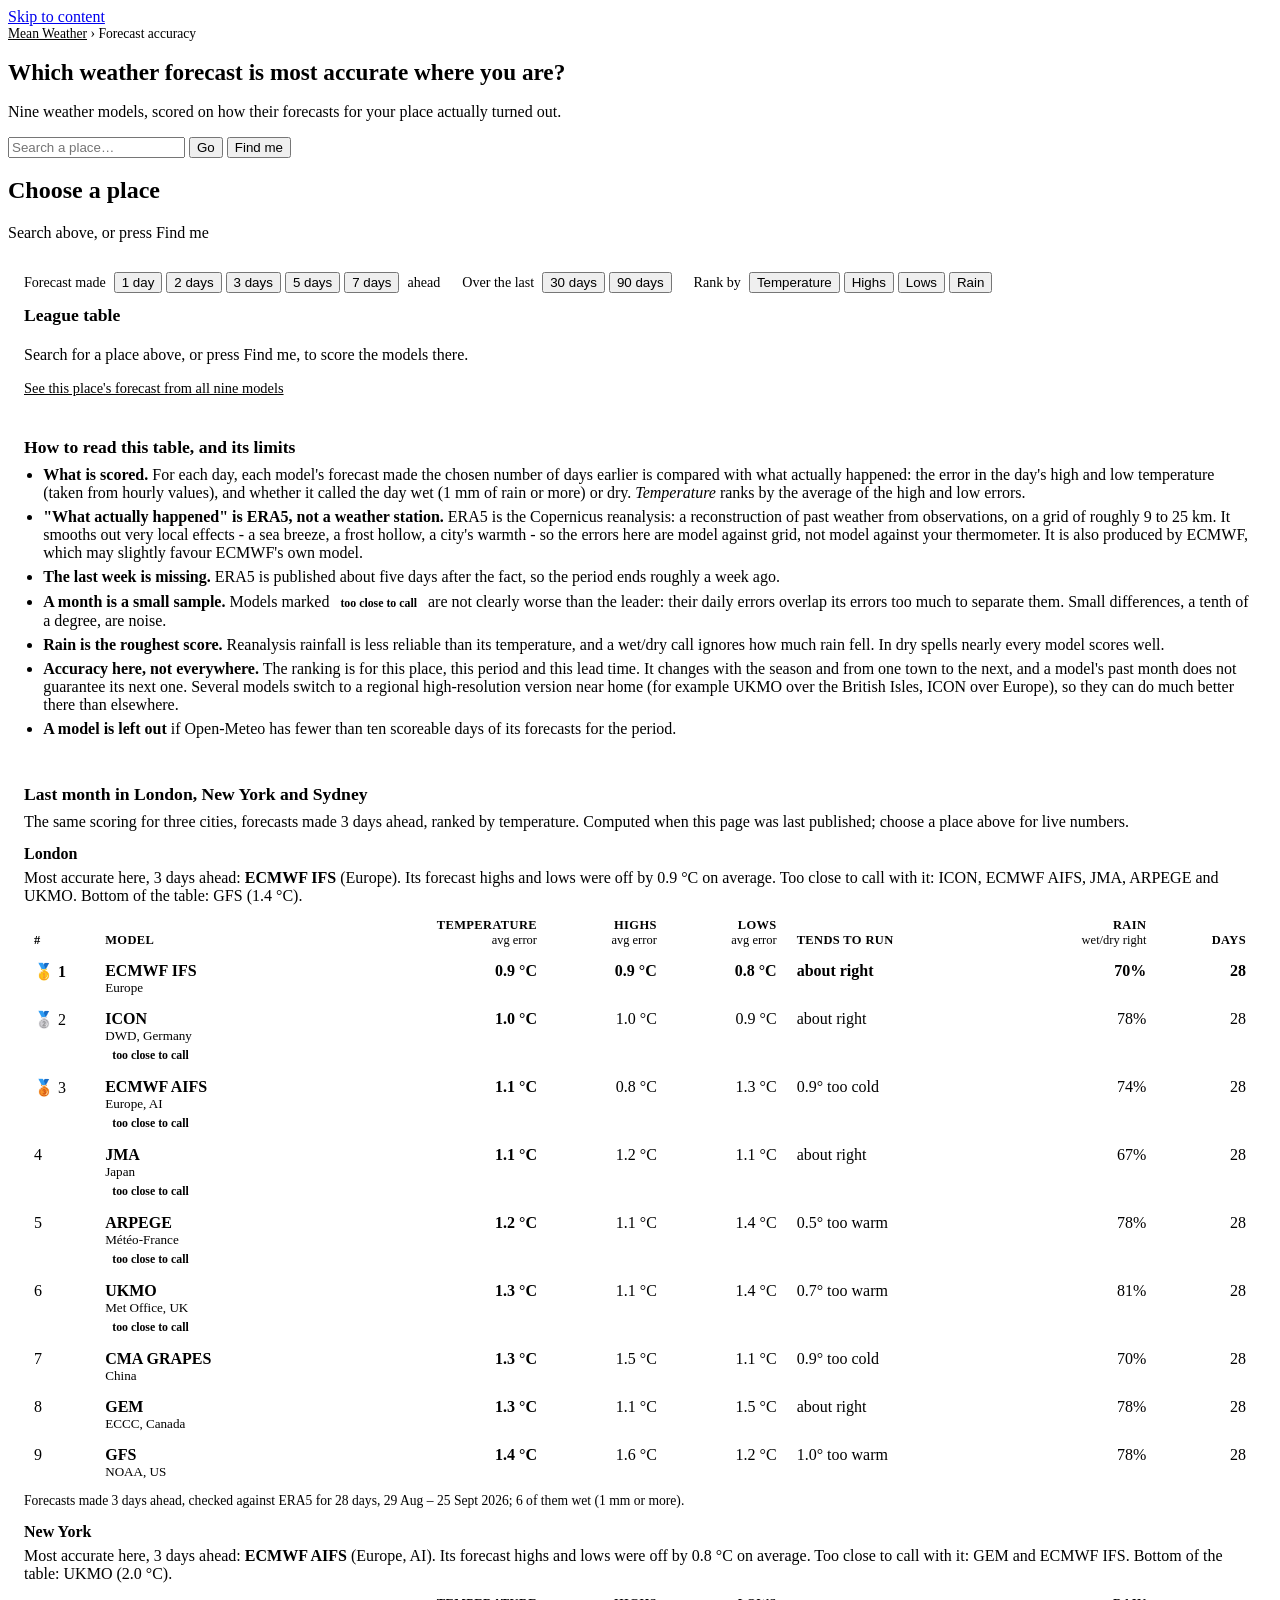
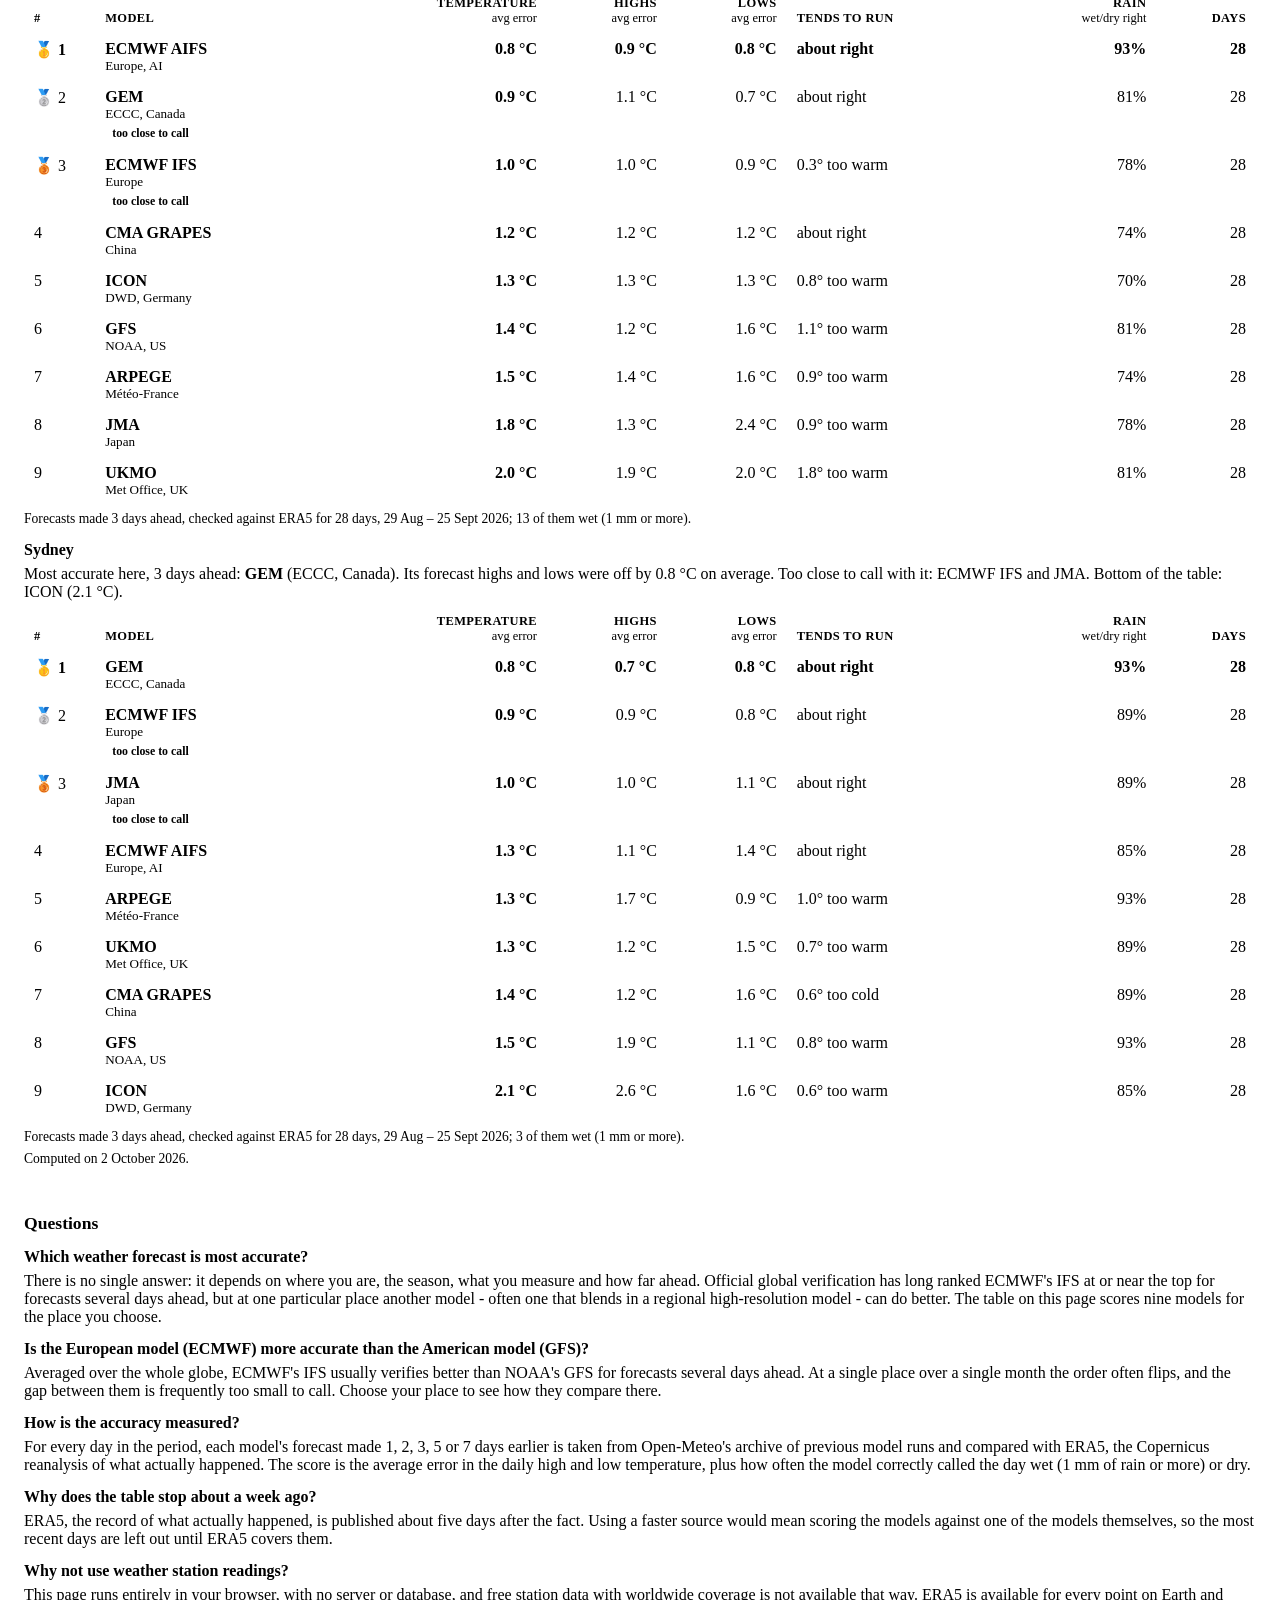
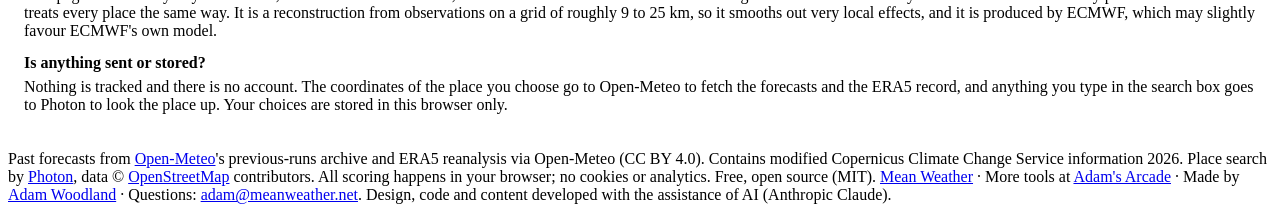
==== most-accurate-weather-forecast/index.html @ de1a920d "Add "most accurate weather forecast" league table page /most-accurate-weather-forecast/: ranks the n" ====
<!DOCTYPE html>
<html lang="en-GB">
<head>
<meta charset="utf-8">
<meta name="viewport" content="width=device-width, initial-scale=1">
<title>Most accurate weather forecast where you are: 9 models scored</title>
<meta name="description" content="Which weather forecast is most accurate where you live? Nine models - ECMWF, GFS, ICON, UKMO and more - scored on what really happened over the last month.">
<link rel="canonical" href="https://meanweather.net/most-accurate-weather-forecast/">

<meta property="og:type"        content="website">
<meta property="og:url"         content="https://meanweather.net/most-accurate-weather-forecast/">
<meta property="og:site_name"   content="meanweather.net">
<meta property="og:title"       content="Which weather forecast is most accurate where you are?">
<meta property="og:description" content="Nine weather models - ECMWF, GFS, ICON, UKMO and more - ranked on how their forecasts for your place turned out.">
<meta property="og:image"       content="https://meanweather.net/og-image.png">
<meta property="og:image:width"  content="1200">
<meta property="og:image:height" content="630">
<meta property="og:locale"      content="en_GB">
<meta name="twitter:card"        content="summary_large_image">
<meta name="twitter:title"       content="Which weather forecast is most accurate where you are?">
<meta name="twitter:description" content="Nine weather models ranked on how their forecasts for your place turned out.">
<meta name="twitter:image"       content="https://meanweather.net/og-image.png">

<link rel="icon" href="/favicon.ico" sizes="48x48">
<link rel="icon" href="/favicon.svg" type="image/svg+xml">
<link rel="apple-touch-icon" href="/apple-touch-icon.png">
<meta name="theme-color" content="#b7cde2">
<meta name="robots" content="index, follow">
<link rel="stylesheet" href="/style.css">
<link rel="stylesheet" href="/accuracy.css">

<script type="application/ld+json">
{
  "@context": "https://schema.org",
  "@graph": [
    {
      "@type": "BreadcrumbList",
      "itemListElement": [
        { "@type": "ListItem", "position": 1, "name": "Mean Weather", "item": "https://meanweather.net/" },
        { "@type": "ListItem", "position": 2, "name": "Most accurate weather forecast", "item": "https://meanweather.net/most-accurate-weather-forecast/" }
      ]
    },
    {
      "@type": "WebPage",
      "@id": "https://meanweather.net/most-accurate-weather-forecast/",
      "url": "https://meanweather.net/most-accurate-weather-forecast/",
      "name": "Which weather forecast is most accurate where you are?",
      "description": "Nine global weather models ranked on how their forecasts for a chosen place turned out over the last month, scored against ERA5 reanalysis in the browser.",
      "isPartOf": { "@type": "WebSite", "name": "Mean Weather", "url": "https://meanweather.net/" },
      "author": { "@type": "Person", "name": "Adam Woodland", "url": "https://adamwoodland.com/" },
      "inLanguage": "en-GB"
    },
    {
      "@type": "FAQPage",
      "mainEntity": [
        {
          "@type": "Question",
          "name": "Which weather forecast is most accurate?",
          "acceptedAnswer": { "@type": "Answer", "text": "There is no single answer: it depends on where you are, the season, what you measure and how far ahead. Official global verification has long ranked ECMWF's IFS at or near the top for forecasts several days ahead, but at one particular place another model - often one that blends in a regional high-resolution model - can do better. The table on this page scores nine models for the place you choose." }
        },
        {
          "@type": "Question",
          "name": "Is the European model (ECMWF) more accurate than the American model (GFS)?",
          "acceptedAnswer": { "@type": "Answer", "text": "Averaged over the whole globe, ECMWF's IFS usually verifies better than NOAA's GFS for forecasts several days ahead. At a single place over a single month the order often flips, and the gap between them is frequently too small to call. Choose your place to see how they compare there." }
        },
        {
          "@type": "Question",
          "name": "How is the accuracy measured?",
          "acceptedAnswer": { "@type": "Answer", "text": "For every day in the period, each model's forecast made 1, 2, 3, 5 or 7 days earlier is taken from Open-Meteo's archive of previous model runs and compared with ERA5, the Copernicus reanalysis of what actually happened. The score is the average error in the daily high and low temperature, plus how often the model correctly called the day wet (1 mm of rain or more) or dry." }
        },
        {
          "@type": "Question",
          "name": "Why does the table stop about a week ago?",
          "acceptedAnswer": { "@type": "Answer", "text": "ERA5, the record of what actually happened, is published about five days after the fact. Using a faster source would mean scoring the models against one of the models themselves, so the most recent days are left out until ERA5 covers them." }
        },
        {
          "@type": "Question",
          "name": "Why not use weather station readings?",
          "acceptedAnswer": { "@type": "Answer", "text": "This page runs entirely in your browser, with no server or database, and free station data with worldwide coverage is not available that way. ERA5 is available for every point on Earth and treats every place the same way. It is a reconstruction from observations on a grid of roughly 9 to 25 km, so it smooths out very local effects, and it is produced by ECMWF, which may slightly favour ECMWF's own model." }
        },
        {
          "@type": "Question",
          "name": "Is anything sent or stored?",
          "acceptedAnswer": { "@type": "Answer", "text": "Nothing is tracked and there is no account. The coordinates of the place you choose go to Open-Meteo to fetch the forecasts and the ERA5 record, and anything you type in the search box goes to Photon to look the place up. Your choices are stored in this browser only." }
        }
      ]
    }
  ]
}
</script>
</head>
<body>
<a class="skip" href="#main">Skip to content</a>

<header class="top">
  <div class="brand">
    <p class="crumb"><a href="/">Mean Weather</a> <span aria-hidden="true">›</span> Forecast accuracy</p>
    <h1>Which weather forecast is most accurate where you are?</h1>
    <p class="sub">Nine weather models, scored on how their forecasts for your place actually turned out.</p>
  </div>
  <div class="where">
    <form class="loc" id="locForm" autocomplete="off" role="search">
      <input id="locInput" type="search" placeholder="Search a place…" aria-label="Search a place" required>
      <button type="submit">Go</button>
      <button type="button" id="findMe" class="ghost" title="Use this device's location (asks permission)">Find me</button>
      <ul id="locResults" class="results" hidden></ul>
    </form>
    <div class="place">
      <h2 id="placeName">Choose a place</h2>
      <p id="placeMeta" class="meta"></p>
    </div>
  </div>
</header>

<main id="main" tabindex="-1">
  <section class="acc-card" aria-labelledby="tableTitle">
    <div class="acc-controls">
      <div class="acc-ctl"><span class="acc-lbl" id="leadLbl">Forecast made</span>
        <div id="lead" class="seg" role="group" aria-labelledby="leadLbl">
          <button type="button" data-lead="1" aria-pressed="false">1 day</button>
          <button type="button" data-lead="2" aria-pressed="false">2 days</button>
          <button type="button" data-lead="3" aria-pressed="true">3 days</button>
          <button type="button" data-lead="5" aria-pressed="false">5 days</button>
          <button type="button" data-lead="7" aria-pressed="false">7 days</button>
        </div><span class="acc-lbl">ahead</span></div>
      <div class="acc-ctl"><span class="acc-lbl" id="periodLbl">Over the last</span>
        <div id="period" class="seg" role="group" aria-labelledby="periodLbl">
          <button type="button" data-period="30" aria-pressed="true">30 days</button>
          <button type="button" data-period="90" aria-pressed="false">90 days</button>
        </div></div>
      <div class="acc-ctl"><span class="acc-lbl" id="byLbl">Rank by</span>
        <div id="by" class="seg" role="group" aria-labelledby="byLbl">
          <button type="button" data-by="temp" aria-pressed="true">Temperature</button>
          <button type="button" data-by="hi" aria-pressed="false">Highs</button>
          <button type="button" data-by="lo" aria-pressed="false">Lows</button>
          <button type="button" data-by="rain" aria-pressed="false">Rain</button>
        </div></div>
    </div>
    <h2 id="tableTitle" class="acc-title">League table</h2>
    <p id="summary" class="acc-summary"></p>
    <div id="tableWrap" class="acc-wrap"></div>
    <p id="caption" class="acc-caption"></p>
    <p id="status" class="status" role="status"></p>
    <p class="acc-links"><a id="toForecast" href="/">See this place's forecast from all nine models</a></p>
  </section>

  <noscript><p class="status">The league table needs JavaScript: your browser fetches the forecasts and does the scoring itself, and nothing is tracked. The examples below were computed when this page was published.</p></noscript>

  <section class="acc-card acc-text" aria-labelledby="limitsTitle">
    <h2 id="limitsTitle">How to read this table, and its limits</h2>
    <ul>
      <li><strong>What is scored.</strong> For each day, each model's forecast made the chosen number of days earlier is compared with what actually happened: the error in the day's high and low temperature (taken from hourly values), and whether it called the day wet (1 mm of rain or more) or dry. <em>Temperature</em> ranks by the average of the high and low errors.</li>
      <li><strong>"What actually happened" is ERA5, not a weather station.</strong> ERA5 is the Copernicus reanalysis: a reconstruction of past weather from observations, on a grid of roughly 9 to 25 km. It smooths out very local effects - a sea breeze, a frost hollow, a city's warmth - so the errors here are model against grid, not model against your thermometer. It is also produced by ECMWF, which may slightly favour ECMWF's own model.</li>
      <li><strong>The last week is missing.</strong> ERA5 is published about five days after the fact, so the period ends roughly a week ago.</li>
      <li><strong>A month is a small sample.</strong> Models marked <span class="acc-tie">too close to call</span> are not clearly worse than the leader: their daily errors overlap its errors too much to separate them. Small differences, a tenth of a degree, are noise.</li>
      <li><strong>Rain is the roughest score.</strong> Reanalysis rainfall is less reliable than its temperature, and a wet/dry call ignores how much rain fell. In dry spells nearly every model scores well.</li>
      <li><strong>Accuracy here, not everywhere.</strong> The ranking is for this place, this period and this lead time. It changes with the season and from one town to the next, and a model's past month does not guarantee its next one. Several models switch to a regional high-resolution version near home (for example UKMO over the British Isles, ICON over Europe), so they can do much better there than elsewhere.</li>
      <li><strong>A model is left out</strong> if Open-Meteo has fewer than ten scoreable days of its forecasts for the period.</li>
    </ul>
  </section>

  <section class="acc-card acc-text" aria-labelledby="examplesTitle">
    <h2 id="examplesTitle">Last month in London, New York and Sydney</h2>
    <p>The same scoring for three cities, forecasts made 3 days ahead, ranked by temperature. Computed when this page was last published; choose a place above for live numbers.</p>
    <div id="examples"><!-- snap:examples --><div class="acc-example"><h3>London</h3><p class="acc-summary">Most accurate here, 3 days ahead: <strong>ECMWF IFS</strong> (Europe). Its forecast highs and lows were off by 0.9 °C on average. Too close to call with it: ICON, ECMWF AIFS, JMA, ARPEGE and UKMO. Bottom of the table: GFS (1.4 °C).</p><div class="acc-wrap"><table class="acc"><thead><tr><th scope="col" class="pos">#</th><th scope="col">Model</th><th scope="col" class="num ranked">Temperature<span class="u">avg error</span></th><th scope="col" class="num">Highs<span class="u">avg error</span></th><th scope="col" class="num">Lows<span class="u">avg error</span></th><th scope="col">Tends to run</th><th scope="col" class="num">Rain<span class="u">wet/dry right</span></th><th scope="col" class="num">Days</th></tr></thead><tbody><tr class="lead"><td class="pos"><span class="medal" aria-hidden="true">🥇</span>1</td><th scope="row">ECMWF IFS<span class="org">Europe</span></th><td class="num ranked">0.9 °C</td><td class="num">0.9 °C</td><td class="num">0.8 °C</td><td>about right</td><td class="num">70%</td><td class="num">28</td></tr><tr class="tie"><td class="pos"><span class="medal" aria-hidden="true">🥈</span>2</td><th scope="row">ICON<span class="org">DWD, Germany</span><span class="acc-tie">too close to call</span></th><td class="num ranked">1.0 °C</td><td class="num">1.0 °C</td><td class="num">0.9 °C</td><td>about right</td><td class="num">78%</td><td class="num">28</td></tr><tr class="tie"><td class="pos"><span class="medal" aria-hidden="true">🥉</span>3</td><th scope="row">ECMWF AIFS<span class="org">Europe, AI</span><span class="acc-tie">too close to call</span></th><td class="num ranked">1.1 °C</td><td class="num">0.8 °C</td><td class="num">1.3 °C</td><td>0.9° too cold</td><td class="num">74%</td><td class="num">28</td></tr><tr class="tie"><td class="pos">4</td><th scope="row">JMA<span class="org">Japan</span><span class="acc-tie">too close to call</span></th><td class="num ranked">1.1 °C</td><td class="num">1.2 °C</td><td class="num">1.1 °C</td><td>about right</td><td class="num">67%</td><td class="num">28</td></tr><tr class="tie"><td class="pos">5</td><th scope="row">ARPEGE<span class="org">Météo-France</span><span class="acc-tie">too close to call</span></th><td class="num ranked">1.2 °C</td><td class="num">1.1 °C</td><td class="num">1.4 °C</td><td>0.5° too warm</td><td class="num">78%</td><td class="num">28</td></tr><tr class="tie"><td class="pos">6</td><th scope="row">UKMO<span class="org">Met Office, UK</span><span class="acc-tie">too close to call</span></th><td class="num ranked">1.3 °C</td><td class="num">1.1 °C</td><td class="num">1.4 °C</td><td>0.7° too warm</td><td class="num">81%</td><td class="num">28</td></tr><tr class=""><td class="pos">7</td><th scope="row">CMA GRAPES<span class="org">China</span></th><td class="num ranked">1.3 °C</td><td class="num">1.5 °C</td><td class="num">1.1 °C</td><td>0.9° too cold</td><td class="num">70%</td><td class="num">28</td></tr><tr class=""><td class="pos">8</td><th scope="row">GEM<span class="org">ECCC, Canada</span></th><td class="num ranked">1.3 °C</td><td class="num">1.1 °C</td><td class="num">1.5 °C</td><td>about right</td><td class="num">78%</td><td class="num">28</td></tr><tr class=""><td class="pos">9</td><th scope="row">GFS<span class="org">NOAA, US</span></th><td class="num ranked">1.4 °C</td><td class="num">1.6 °C</td><td class="num">1.2 °C</td><td>1.0° too warm</td><td class="num">78%</td><td class="num">28</td></tr></tbody></table></div><p class="acc-caption">Forecasts made 3 days ahead, checked against ERA5 for 28 days, 29 Aug – 25 Sept 2026; 6 of them wet (1 mm or more).</p></div><div class="acc-example"><h3>New York</h3><p class="acc-summary">Most accurate here, 3 days ahead: <strong>ECMWF AIFS</strong> (Europe, AI). Its forecast highs and lows were off by 0.8 °C on average. Too close to call with it: GEM and ECMWF IFS. Bottom of the table: UKMO (2.0 °C).</p><div class="acc-wrap"><table class="acc"><thead><tr><th scope="col" class="pos">#</th><th scope="col">Model</th><th scope="col" class="num ranked">Temperature<span class="u">avg error</span></th><th scope="col" class="num">Highs<span class="u">avg error</span></th><th scope="col" class="num">Lows<span class="u">avg error</span></th><th scope="col">Tends to run</th><th scope="col" class="num">Rain<span class="u">wet/dry right</span></th><th scope="col" class="num">Days</th></tr></thead><tbody><tr class="lead"><td class="pos"><span class="medal" aria-hidden="true">🥇</span>1</td><th scope="row">ECMWF AIFS<span class="org">Europe, AI</span></th><td class="num ranked">0.8 °C</td><td class="num">0.9 °C</td><td class="num">0.8 °C</td><td>about right</td><td class="num">93%</td><td class="num">28</td></tr><tr class="tie"><td class="pos"><span class="medal" aria-hidden="true">🥈</span>2</td><th scope="row">GEM<span class="org">ECCC, Canada</span><span class="acc-tie">too close to call</span></th><td class="num ranked">0.9 °C</td><td class="num">1.1 °C</td><td class="num">0.7 °C</td><td>about right</td><td class="num">81%</td><td class="num">28</td></tr><tr class="tie"><td class="pos"><span class="medal" aria-hidden="true">🥉</span>3</td><th scope="row">ECMWF IFS<span class="org">Europe</span><span class="acc-tie">too close to call</span></th><td class="num ranked">1.0 °C</td><td class="num">1.0 °C</td><td class="num">0.9 °C</td><td>0.3° too warm</td><td class="num">78%</td><td class="num">28</td></tr><tr class=""><td class="pos">4</td><th scope="row">CMA GRAPES<span class="org">China</span></th><td class="num ranked">1.2 °C</td><td class="num">1.2 °C</td><td class="num">1.2 °C</td><td>about right</td><td class="num">74%</td><td class="num">28</td></tr><tr class=""><td class="pos">5</td><th scope="row">ICON<span class="org">DWD, Germany</span></th><td class="num ranked">1.3 °C</td><td class="num">1.3 °C</td><td class="num">1.3 °C</td><td>0.8° too warm</td><td class="num">70%</td><td class="num">28</td></tr><tr class=""><td class="pos">6</td><th scope="row">GFS<span class="org">NOAA, US</span></th><td class="num ranked">1.4 °C</td><td class="num">1.2 °C</td><td class="num">1.6 °C</td><td>1.1° too warm</td><td class="num">81%</td><td class="num">28</td></tr><tr class=""><td class="pos">7</td><th scope="row">ARPEGE<span class="org">Météo-France</span></th><td class="num ranked">1.5 °C</td><td class="num">1.4 °C</td><td class="num">1.6 °C</td><td>0.9° too warm</td><td class="num">74%</td><td class="num">28</td></tr><tr class=""><td class="pos">8</td><th scope="row">JMA<span class="org">Japan</span></th><td class="num ranked">1.8 °C</td><td class="num">1.3 °C</td><td class="num">2.4 °C</td><td>0.9° too warm</td><td class="num">78%</td><td class="num">28</td></tr><tr class=""><td class="pos">9</td><th scope="row">UKMO<span class="org">Met Office, UK</span></th><td class="num ranked">2.0 °C</td><td class="num">1.9 °C</td><td class="num">2.0 °C</td><td>1.8° too warm</td><td class="num">81%</td><td class="num">28</td></tr></tbody></table></div><p class="acc-caption">Forecasts made 3 days ahead, checked against ERA5 for 28 days, 29 Aug – 25 Sept 2026; 13 of them wet (1 mm or more).</p></div><div class="acc-example"><h3>Sydney</h3><p class="acc-summary">Most accurate here, 3 days ahead: <strong>GEM</strong> (ECCC, Canada). Its forecast highs and lows were off by 0.8 °C on average. Too close to call with it: ECMWF IFS and JMA. Bottom of the table: ICON (2.1 °C).</p><div class="acc-wrap"><table class="acc"><thead><tr><th scope="col" class="pos">#</th><th scope="col">Model</th><th scope="col" class="num ranked">Temperature<span class="u">avg error</span></th><th scope="col" class="num">Highs<span class="u">avg error</span></th><th scope="col" class="num">Lows<span class="u">avg error</span></th><th scope="col">Tends to run</th><th scope="col" class="num">Rain<span class="u">wet/dry right</span></th><th scope="col" class="num">Days</th></tr></thead><tbody><tr class="lead"><td class="pos"><span class="medal" aria-hidden="true">🥇</span>1</td><th scope="row">GEM<span class="org">ECCC, Canada</span></th><td class="num ranked">0.8 °C</td><td class="num">0.7 °C</td><td class="num">0.8 °C</td><td>about right</td><td class="num">93%</td><td class="num">28</td></tr><tr class="tie"><td class="pos"><span class="medal" aria-hidden="true">🥈</span>2</td><th scope="row">ECMWF IFS<span class="org">Europe</span><span class="acc-tie">too close to call</span></th><td class="num ranked">0.9 °C</td><td class="num">0.9 °C</td><td class="num">0.8 °C</td><td>about right</td><td class="num">89%</td><td class="num">28</td></tr><tr class="tie"><td class="pos"><span class="medal" aria-hidden="true">🥉</span>3</td><th scope="row">JMA<span class="org">Japan</span><span class="acc-tie">too close to call</span></th><td class="num ranked">1.0 °C</td><td class="num">1.0 °C</td><td class="num">1.1 °C</td><td>about right</td><td class="num">89%</td><td class="num">28</td></tr><tr class=""><td class="pos">4</td><th scope="row">ECMWF AIFS<span class="org">Europe, AI</span></th><td class="num ranked">1.3 °C</td><td class="num">1.1 °C</td><td class="num">1.4 °C</td><td>about right</td><td class="num">85%</td><td class="num">28</td></tr><tr class=""><td class="pos">5</td><th scope="row">ARPEGE<span class="org">Météo-France</span></th><td class="num ranked">1.3 °C</td><td class="num">1.7 °C</td><td class="num">0.9 °C</td><td>1.0° too warm</td><td class="num">93%</td><td class="num">28</td></tr><tr class=""><td class="pos">6</td><th scope="row">UKMO<span class="org">Met Office, UK</span></th><td class="num ranked">1.3 °C</td><td class="num">1.2 °C</td><td class="num">1.5 °C</td><td>0.7° too warm</td><td class="num">89%</td><td class="num">28</td></tr><tr class=""><td class="pos">7</td><th scope="row">CMA GRAPES<span class="org">China</span></th><td class="num ranked">1.4 °C</td><td class="num">1.2 °C</td><td class="num">1.6 °C</td><td>0.6° too cold</td><td class="num">89%</td><td class="num">28</td></tr><tr class=""><td class="pos">8</td><th scope="row">GFS<span class="org">NOAA, US</span></th><td class="num ranked">1.5 °C</td><td class="num">1.9 °C</td><td class="num">1.1 °C</td><td>0.8° too warm</td><td class="num">93%</td><td class="num">28</td></tr><tr class=""><td class="pos">9</td><th scope="row">ICON<span class="org">DWD, Germany</span></th><td class="num ranked">2.1 °C</td><td class="num">2.6 °C</td><td class="num">1.6 °C</td><td>0.6° too warm</td><td class="num">85%</td><td class="num">28</td></tr></tbody></table></div><p class="acc-caption">Forecasts made 3 days ahead, checked against ERA5 for 28 days, 29 Aug – 25 Sept 2026; 3 of them wet (1 mm or more).</p></div><p class="acc-note">Computed on 2 October 2026.</p><!-- /snap:examples --></div>
  </section>

  <section class="acc-card acc-text faq" aria-labelledby="faqTitle">
    <h2 id="faqTitle">Questions</h2>
    <h3>Which weather forecast is most accurate?</h3>
    <p>There is no single answer: it depends on where you are, the season, what you measure and how far ahead. Official global verification has long ranked ECMWF's IFS at or near the top for forecasts several days ahead, but at one particular place another model - often one that blends in a regional high-resolution model - can do better. The table on this page scores nine models for the place you choose.</p>
    <h3>Is the European model (ECMWF) more accurate than the American model (GFS)?</h3>
    <p>Averaged over the whole globe, ECMWF's IFS usually verifies better than NOAA's GFS for forecasts several days ahead. At a single place over a single month the order often flips, and the gap between them is frequently too small to call. Choose your place to see how they compare there.</p>
    <h3>How is the accuracy measured?</h3>
    <p>For every day in the period, each model's forecast made 1, 2, 3, 5 or 7 days earlier is taken from Open-Meteo's archive of previous model runs and compared with ERA5, the Copernicus reanalysis of what actually happened. The score is the average error in the daily high and low temperature, plus how often the model correctly called the day wet (1 mm of rain or more) or dry.</p>
    <h3>Why does the table stop about a week ago?</h3>
    <p>ERA5, the record of what actually happened, is published about five days after the fact. Using a faster source would mean scoring the models against one of the models themselves, so the most recent days are left out until ERA5 covers them.</p>
    <h3>Why not use weather station readings?</h3>
    <p>This page runs entirely in your browser, with no server or database, and free station data with worldwide coverage is not available that way. ERA5 is available for every point on Earth and treats every place the same way. It is a reconstruction from observations on a grid of roughly 9 to 25 km, so it smooths out very local effects, and it is produced by ECMWF, which may slightly favour ECMWF's own model.</p>
    <h3>Is anything sent or stored?</h3>
    <p>Nothing is tracked and there is no account. The coordinates of the place you choose go to Open-Meteo to fetch the forecasts and the ERA5 record, and anything you type in the search box goes to Photon to look the place up. Your choices are stored in this browser only.</p>
  </section>

  <p class="footer">Past forecasts from <a href="https://open-meteo.com/" rel="noopener">Open-Meteo</a>'s previous-runs archive and ERA5 reanalysis via Open-Meteo (CC BY 4.0). Contains modified Copernicus Climate Change Service information 2026.
    Place search by <a href="https://photon.komoot.io/" rel="noopener">Photon</a>, data © <a href="https://www.openstreetmap.org/copyright" rel="noopener">OpenStreetMap</a> contributors.
    All scoring happens in your browser; no cookies or analytics.
    Free, open source (MIT). <a href="/">Mean Weather</a> · More tools at <a href="https://games.adamwoodland.com/">Adam's Arcade</a> · Made by <a href="https://adamwoodland.com/">Adam Woodland</a> · Questions: <a href="mailto:adam@meanweather.net">adam@meanweather.net</a>. Design, code and content developed with the assistance of AI (Anthropic Claude).</p>
</main>

<script src="/accuracy.js"></script>
</body>
</html>
---- accuracy.css ----
/* /most-accurate-weather-forecast/ — on top of style.css, using its colour variables so the
   neutral daytime look and Dark mode both apply. No inline CSS (strict-CSP fleet). */

.crumb { margin: 0 0 2px; font-size: .85em; color: var(--dim-bg); }
.crumb a { color: var(--dim-bg); }
.brand h1 { font-size: 1.45rem; line-height: 1.25; }

.acc-card {
  background: var(--card);
  color: var(--text);
  border: 1px solid var(--line);
  border-radius: var(--radius);
  padding: 14px 16px;
  margin: 12px 0;
  box-shadow: var(--shadow);
}
.acc-card a { color: var(--accent); }

.acc-controls { display: flex; flex-wrap: wrap; gap: 10px 22px; align-items: center; margin-bottom: 12px; }
.acc-ctl { display: flex; align-items: center; gap: 8px; flex-wrap: wrap; }
.acc-lbl { color: var(--dim); font-size: .88em; }

.acc-title { margin: 6px 0 4px; font-size: 1.1rem; }
.acc-summary { margin: 0 0 10px; }
.acc-summary:empty { display: none; }
.acc-caption, .acc-note { margin: 8px 0 0; color: var(--dim); font-size: .85em; }
.acc-caption:empty { display: none; }
.acc-links { margin: 10px 0 0; font-size: .9em; }

/* the league table */
.acc-wrap { overflow-x: auto; -webkit-overflow-scrolling: touch; }
table.acc { border-collapse: collapse; width: 100%; font-variant-numeric: tabular-nums; }
table.acc th, table.acc td { padding: 7px 10px; border-bottom: 1px solid var(--line-soft); text-align: left; vertical-align: top; white-space: nowrap; }
table.acc thead th { color: var(--dim); font-size: .78em; font-weight: 600; text-transform: uppercase; letter-spacing: .03em; vertical-align: bottom; }
table.acc thead .u { display: block; text-transform: none; letter-spacing: 0; font-weight: 400; color: var(--faint); }
table.acc .num { text-align: right; }
table.acc .pos { width: 3.2em; color: var(--dim); }
table.acc .medal { margin-right: 4px; }
table.acc tbody th { font-weight: 600; }
table.acc .org { display: block; font-weight: 400; font-size: .82em; color: var(--faint); }
table.acc .ranked { background: var(--accent-soft); font-weight: 600; }
table.acc thead .ranked { color: var(--text); }
table.acc tr.lead th, table.acc tr.lead td { font-weight: 700; }
.acc-tie { display: inline-block; margin-top: 3px; padding: 1px 7px; border-radius: 999px; font-size: .74em; font-weight: 600;
  border: 1px solid var(--accent); color: var(--accent); background: transparent; white-space: nowrap; }
/* own line under the model name; block, not table, so the table's border-collapse (inherited) can't square the pill */
table.acc .acc-tie { display: block; width: max-content; }

/* explanatory sections */
.acc-text h2 { margin: 0 0 8px; font-size: 1.1rem; }
.acc-text h3 { margin: 14px 0 4px; font-size: 1rem; }
.acc-text p { margin: 6px 0; }
.acc-text ul { margin: 6px 0 0; padding-left: 1.2em; }
.acc-text li { margin: 6px 0; }
.acc-example { margin: 14px 0 0; }
.acc-example h3 { margin-bottom: 6px; }

@media (max-width: 600px) {
  .brand h1 { font-size: 1.2rem; }
  table.acc th, table.acc td { padding: 6px 6px; }
}
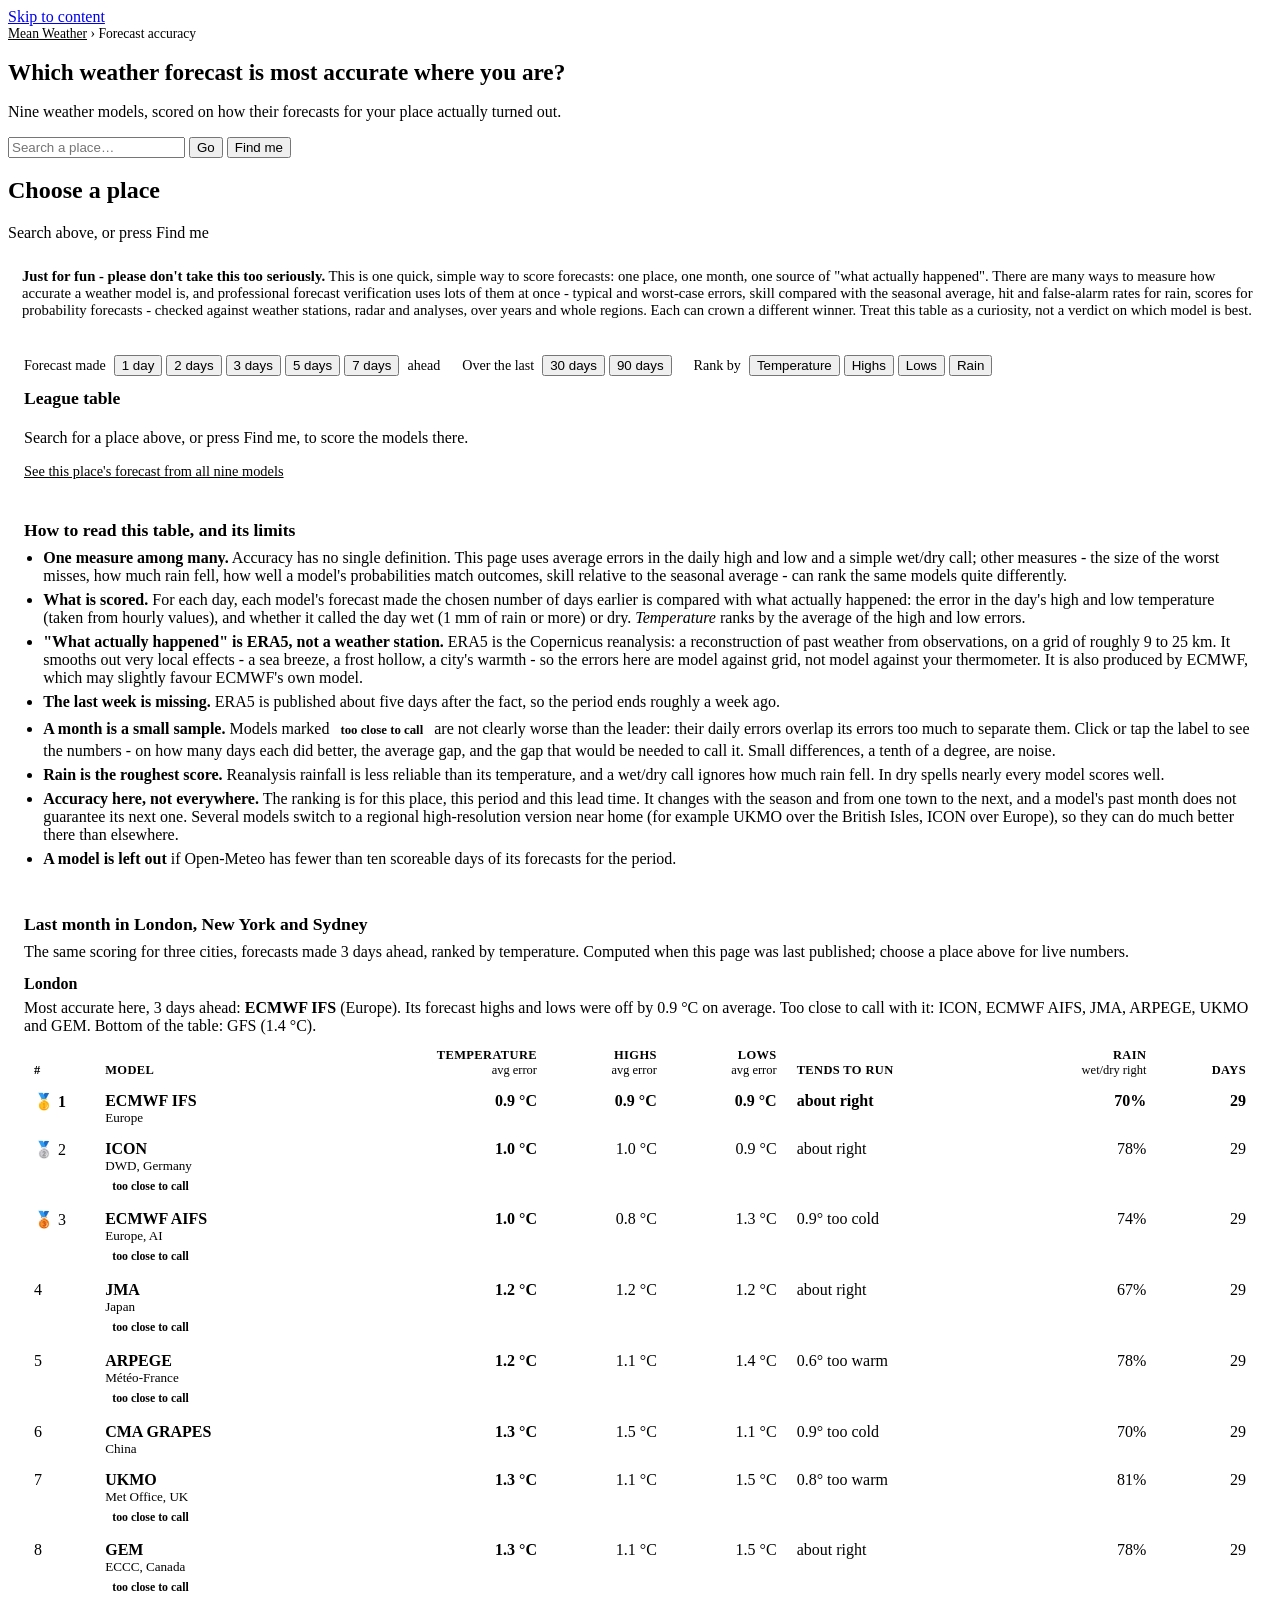
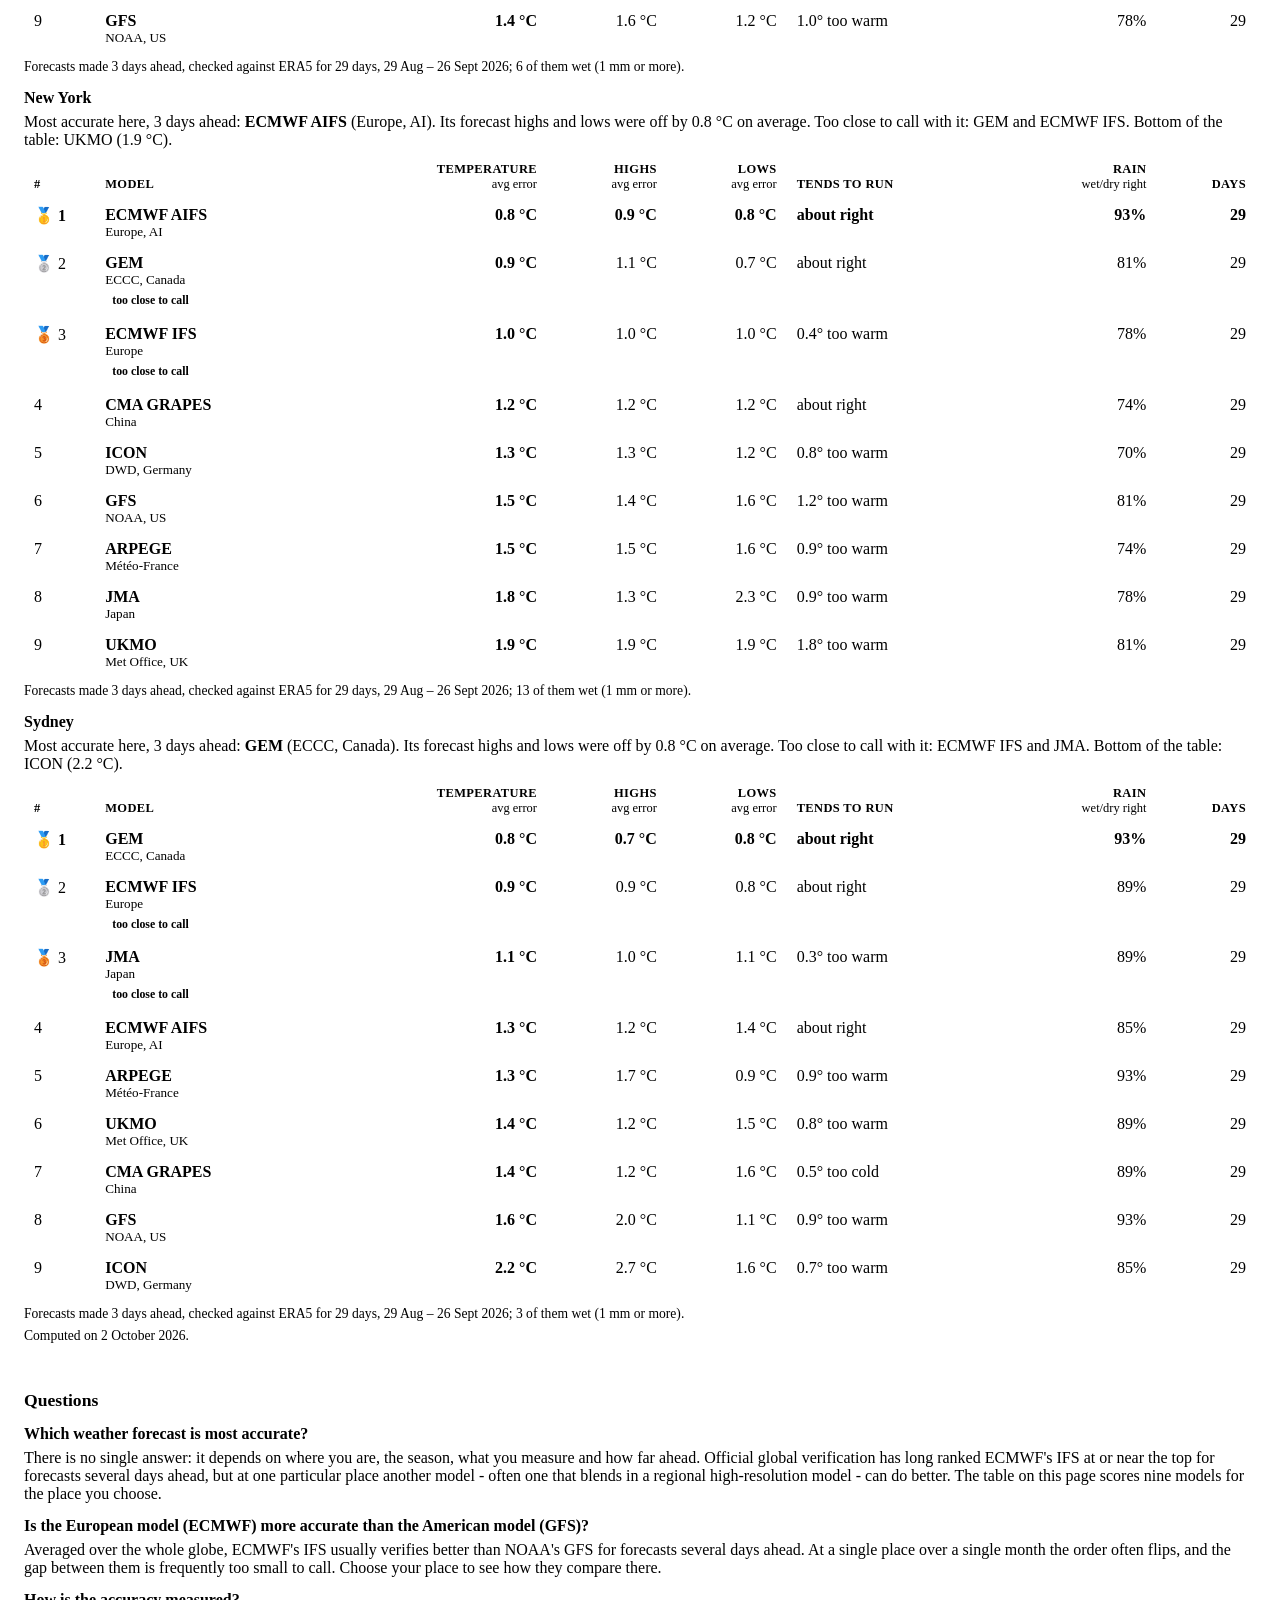
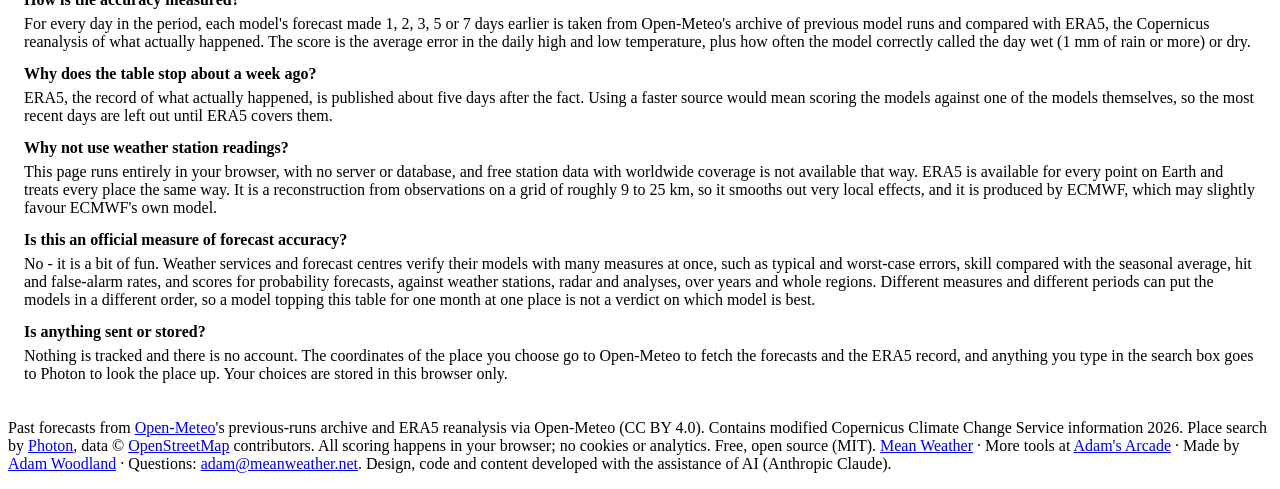
==== commit 0997fd1b: "Accuracy page: shared recent-places tabs, tie details popup, "just for fun" note - The forecast page" ====
--- a/most-accurate-weather-forecast/index.html
+++ b/most-accurate-weather-forecast/index.html
@@ -80,6 +80,11 @@
         },
         {
           "@type": "Question",
+          "name": "Is this an official measure of forecast accuracy?",
+          "acceptedAnswer": { "@type": "Answer", "text": "No - it is a bit of fun. Weather services and forecast centres verify their models with many measures at once, such as typical and worst-case errors, skill compared with the seasonal average, hit and false-alarm rates, and scores for probability forecasts, against weather stations, radar and analyses, over years and whole regions. Different measures and different periods can put the models in a different order, so a model topping this table for one month at one place is not a verdict on which model is best." }
+        },
+        {
+          "@type": "Question",
           "name": "Is anything sent or stored?",
           "acceptedAnswer": { "@type": "Answer", "text": "Nothing is tracked and there is no account. The coordinates of the place you choose go to Open-Meteo to fetch the forecasts and the ERA5 record, and anything you type in the search box goes to Photon to look the place up. Your choices are stored in this browser only." }
         }
@@ -91,6 +96,8 @@
 </head>
 <body>
 <a class="skip" href="#main">Skip to content</a>
+
+<nav id="tabs" class="tabs" aria-label="Recent places" hidden></nav>
 
 <header class="top">
   <div class="brand">
@@ -113,6 +120,10 @@
 </header>
 
 <main id="main" tabindex="-1">
+  <aside class="acc-fun" aria-label="Before you read the table">
+    <p><strong>Just for fun - please don't take this too seriously.</strong> This is one quick, simple way to score forecasts: one place, one month, one source of "what actually happened". There are many ways to measure how accurate a weather model is, and professional forecast verification uses lots of them at once - typical and worst-case errors, skill compared with the seasonal average, hit and false-alarm rates for rain, scores for probability forecasts - checked against weather stations, radar and analyses, over years and whole regions. Each can crown a different winner. Treat this table as a curiosity, not a verdict on which model is best.</p>
+  </aside>
+
   <section class="acc-card" aria-labelledby="tableTitle">
     <div class="acc-controls">
       <div class="acc-ctl"><span class="acc-lbl" id="leadLbl">Forecast made</span>
@@ -149,10 +160,11 @@
   <section class="acc-card acc-text" aria-labelledby="limitsTitle">
     <h2 id="limitsTitle">How to read this table, and its limits</h2>
     <ul>
+      <li><strong>One measure among many.</strong> Accuracy has no single definition. This page uses average errors in the daily high and low and a simple wet/dry call; other measures - the size of the worst misses, how much rain fell, how well a model's probabilities match outcomes, skill relative to the seasonal average - can rank the same models quite differently.</li>
       <li><strong>What is scored.</strong> For each day, each model's forecast made the chosen number of days earlier is compared with what actually happened: the error in the day's high and low temperature (taken from hourly values), and whether it called the day wet (1 mm of rain or more) or dry. <em>Temperature</em> ranks by the average of the high and low errors.</li>
       <li><strong>"What actually happened" is ERA5, not a weather station.</strong> ERA5 is the Copernicus reanalysis: a reconstruction of past weather from observations, on a grid of roughly 9 to 25 km. It smooths out very local effects - a sea breeze, a frost hollow, a city's warmth - so the errors here are model against grid, not model against your thermometer. It is also produced by ECMWF, which may slightly favour ECMWF's own model.</li>
       <li><strong>The last week is missing.</strong> ERA5 is published about five days after the fact, so the period ends roughly a week ago.</li>
-      <li><strong>A month is a small sample.</strong> Models marked <span class="acc-tie">too close to call</span> are not clearly worse than the leader: their daily errors overlap its errors too much to separate them. Small differences, a tenth of a degree, are noise.</li>
+      <li><strong>A month is a small sample.</strong> Models marked <span class="acc-tie acc-tie-label">too close to call</span> are not clearly worse than the leader: their daily errors overlap its errors too much to separate them. Click or tap the label to see the numbers - on how many days each did better, the average gap, and the gap that would be needed to call it. Small differences, a tenth of a degree, are noise.</li>
       <li><strong>Rain is the roughest score.</strong> Reanalysis rainfall is less reliable than its temperature, and a wet/dry call ignores how much rain fell. In dry spells nearly every model scores well.</li>
       <li><strong>Accuracy here, not everywhere.</strong> The ranking is for this place, this period and this lead time. It changes with the season and from one town to the next, and a model's past month does not guarantee its next one. Several models switch to a regional high-resolution version near home (for example UKMO over the British Isles, ICON over Europe), so they can do much better there than elsewhere.</li>
       <li><strong>A model is left out</strong> if Open-Meteo has fewer than ten scoreable days of its forecasts for the period.</li>
@@ -162,7 +174,37 @@
   <section class="acc-card acc-text" aria-labelledby="examplesTitle">
     <h2 id="examplesTitle">Last month in London, New York and Sydney</h2>
     <p>The same scoring for three cities, forecasts made 3 days ahead, ranked by temperature. Computed when this page was last published; choose a place above for live numbers.</p>
-    <div id="examples"><!-- snap:examples --><div class="acc-example"><h3>London</h3><p class="acc-summary">Most accurate here, 3 days ahead: <strong>ECMWF IFS</strong> (Europe). Its forecast highs and lows were off by 0.9 °C on average. Too close to call with it: ICON, ECMWF AIFS, JMA, ARPEGE and UKMO. Bottom of the table: GFS (1.4 °C).</p><div class="acc-wrap"><table class="acc"><thead><tr><th scope="col" class="pos">#</th><th scope="col">Model</th><th scope="col" class="num ranked">Temperature<span class="u">avg error</span></th><th scope="col" class="num">Highs<span class="u">avg error</span></th><th scope="col" class="num">Lows<span class="u">avg error</span></th><th scope="col">Tends to run</th><th scope="col" class="num">Rain<span class="u">wet/dry right</span></th><th scope="col" class="num">Days</th></tr></thead><tbody><tr class="lead"><td class="pos"><span class="medal" aria-hidden="true">🥇</span>1</td><th scope="row">ECMWF IFS<span class="org">Europe</span></th><td class="num ranked">0.9 °C</td><td class="num">0.9 °C</td><td class="num">0.8 °C</td><td>about right</td><td class="num">70%</td><td class="num">28</td></tr><tr class="tie"><td class="pos"><span class="medal" aria-hidden="true">🥈</span>2</td><th scope="row">ICON<span class="org">DWD, Germany</span><span class="acc-tie">too close to call</span></th><td class="num ranked">1.0 °C</td><td class="num">1.0 °C</td><td class="num">0.9 °C</td><td>about right</td><td class="num">78%</td><td class="num">28</td></tr><tr class="tie"><td class="pos"><span class="medal" aria-hidden="true">🥉</span>3</td><th scope="row">ECMWF AIFS<span class="org">Europe, AI</span><span class="acc-tie">too close to call</span></th><td class="num ranked">1.1 °C</td><td class="num">0.8 °C</td><td class="num">1.3 °C</td><td>0.9° too cold</td><td class="num">74%</td><td class="num">28</td></tr><tr class="tie"><td class="pos">4</td><th scope="row">JMA<span class="org">Japan</span><span class="acc-tie">too close to call</span></th><td class="num ranked">1.1 °C</td><td class="num">1.2 °C</td><td class="num">1.1 °C</td><td>about right</td><td class="num">67%</td><td class="num">28</td></tr><tr class="tie"><td class="pos">5</td><th scope="row">ARPEGE<span class="org">Météo-France</span><span class="acc-tie">too close to call</span></th><td class="num ranked">1.2 °C</td><td class="num">1.1 °C</td><td class="num">1.4 °C</td><td>0.5° too warm</td><td class="num">78%</td><td class="num">28</td></tr><tr class="tie"><td class="pos">6</td><th scope="row">UKMO<span class="org">Met Office, UK</span><span class="acc-tie">too close to call</span></th><td class="num ranked">1.3 °C</td><td class="num">1.1 °C</td><td class="num">1.4 °C</td><td>0.7° too warm</td><td class="num">81%</td><td class="num">28</td></tr><tr class=""><td class="pos">7</td><th scope="row">CMA GRAPES<span class="org">China</span></th><td class="num ranked">1.3 °C</td><td class="num">1.5 °C</td><td class="num">1.1 °C</td><td>0.9° too cold</td><td class="num">70%</td><td class="num">28</td></tr><tr class=""><td class="pos">8</td><th scope="row">GEM<span class="org">ECCC, Canada</span></th><td class="num ranked">1.3 °C</td><td class="num">1.1 °C</td><td class="num">1.5 °C</td><td>about right</td><td class="num">78%</td><td class="num">28</td></tr><tr class=""><td class="pos">9</td><th scope="row">GFS<span class="org">NOAA, US</span></th><td class="num ranked">1.4 °C</td><td class="num">1.6 °C</td><td class="num">1.2 °C</td><td>1.0° too warm</td><td class="num">78%</td><td class="num">28</td></tr></tbody></table></div><p class="acc-caption">Forecasts made 3 days ahead, checked against ERA5 for 28 days, 29 Aug – 25 Sept 2026; 6 of them wet (1 mm or more).</p></div><div class="acc-example"><h3>New York</h3><p class="acc-summary">Most accurate here, 3 days ahead: <strong>ECMWF AIFS</strong> (Europe, AI). Its forecast highs and lows were off by 0.8 °C on average. Too close to call with it: GEM and ECMWF IFS. Bottom of the table: UKMO (2.0 °C).</p><div class="acc-wrap"><table class="acc"><thead><tr><th scope="col" class="pos">#</th><th scope="col">Model</th><th scope="col" class="num ranked">Temperature<span class="u">avg error</span></th><th scope="col" class="num">Highs<span class="u">avg error</span></th><th scope="col" class="num">Lows<span class="u">avg error</span></th><th scope="col">Tends to run</th><th scope="col" class="num">Rain<span class="u">wet/dry right</span></th><th scope="col" class="num">Days</th></tr></thead><tbody><tr class="lead"><td class="pos"><span class="medal" aria-hidden="true">🥇</span>1</td><th scope="row">ECMWF AIFS<span class="org">Europe, AI</span></th><td class="num ranked">0.8 °C</td><td class="num">0.9 °C</td><td class="num">0.8 °C</td><td>about right</td><td class="num">93%</td><td class="num">28</td></tr><tr class="tie"><td class="pos"><span class="medal" aria-hidden="true">🥈</span>2</td><th scope="row">GEM<span class="org">ECCC, Canada</span><span class="acc-tie">too close to call</span></th><td class="num ranked">0.9 °C</td><td class="num">1.1 °C</td><td class="num">0.7 °C</td><td>about right</td><td class="num">81%</td><td class="num">28</td></tr><tr class="tie"><td class="pos"><span class="medal" aria-hidden="true">🥉</span>3</td><th scope="row">ECMWF IFS<span class="org">Europe</span><span class="acc-tie">too close to call</span></th><td class="num ranked">1.0 °C</td><td class="num">1.0 °C</td><td class="num">0.9 °C</td><td>0.3° too warm</td><td class="num">78%</td><td class="num">28</td></tr><tr class=""><td class="pos">4</td><th scope="row">CMA GRAPES<span class="org">China</span></th><td class="num ranked">1.2 °C</td><td class="num">1.2 °C</td><td class="num">1.2 °C</td><td>about right</td><td class="num">74%</td><td class="num">28</td></tr><tr class=""><td class="pos">5</td><th scope="row">ICON<span class="org">DWD, Germany</span></th><td class="num ranked">1.3 °C</td><td class="num">1.3 °C</td><td class="num">1.3 °C</td><td>0.8° too warm</td><td class="num">70%</td><td class="num">28</td></tr><tr class=""><td class="pos">6</td><th scope="row">GFS<span class="org">NOAA, US</span></th><td class="num ranked">1.4 °C</td><td class="num">1.2 °C</td><td class="num">1.6 °C</td><td>1.1° too warm</td><td class="num">81%</td><td class="num">28</td></tr><tr class=""><td class="pos">7</td><th scope="row">ARPEGE<span class="org">Météo-France</span></th><td class="num ranked">1.5 °C</td><td class="num">1.4 °C</td><td class="num">1.6 °C</td><td>0.9° too warm</td><td class="num">74%</td><td class="num">28</td></tr><tr class=""><td class="pos">8</td><th scope="row">JMA<span class="org">Japan</span></th><td class="num ranked">1.8 °C</td><td class="num">1.3 °C</td><td class="num">2.4 °C</td><td>0.9° too warm</td><td class="num">78%</td><td class="num">28</td></tr><tr class=""><td class="pos">9</td><th scope="row">UKMO<span class="org">Met Office, UK</span></th><td class="num ranked">2.0 °C</td><td class="num">1.9 °C</td><td class="num">2.0 °C</td><td>1.8° too warm</td><td class="num">81%</td><td class="num">28</td></tr></tbody></table></div><p class="acc-caption">Forecasts made 3 days ahead, checked against ERA5 for 28 days, 29 Aug – 25 Sept 2026; 13 of them wet (1 mm or more).</p></div><div class="acc-example"><h3>Sydney</h3><p class="acc-summary">Most accurate here, 3 days ahead: <strong>GEM</strong> (ECCC, Canada). Its forecast highs and lows were off by 0.8 °C on average. Too close to call with it: ECMWF IFS and JMA. Bottom of the table: ICON (2.1 °C).</p><div class="acc-wrap"><table class="acc"><thead><tr><th scope="col" class="pos">#</th><th scope="col">Model</th><th scope="col" class="num ranked">Temperature<span class="u">avg error</span></th><th scope="col" class="num">Highs<span class="u">avg error</span></th><th scope="col" class="num">Lows<span class="u">avg error</span></th><th scope="col">Tends to run</th><th scope="col" class="num">Rain<span class="u">wet/dry right</span></th><th scope="col" class="num">Days</th></tr></thead><tbody><tr class="lead"><td class="pos"><span class="medal" aria-hidden="true">🥇</span>1</td><th scope="row">GEM<span class="org">ECCC, Canada</span></th><td class="num ranked">0.8 °C</td><td class="num">0.7 °C</td><td class="num">0.8 °C</td><td>about right</td><td class="num">93%</td><td class="num">28</td></tr><tr class="tie"><td class="pos"><span class="medal" aria-hidden="true">🥈</span>2</td><th scope="row">ECMWF IFS<span class="org">Europe</span><span class="acc-tie">too close to call</span></th><td class="num ranked">0.9 °C</td><td class="num">0.9 °C</td><td class="num">0.8 °C</td><td>about right</td><td class="num">89%</td><td class="num">28</td></tr><tr class="tie"><td class="pos"><span class="medal" aria-hidden="true">🥉</span>3</td><th scope="row">JMA<span class="org">Japan</span><span class="acc-tie">too close to call</span></th><td class="num ranked">1.0 °C</td><td class="num">1.0 °C</td><td class="num">1.1 °C</td><td>about right</td><td class="num">89%</td><td class="num">28</td></tr><tr class=""><td class="pos">4</td><th scope="row">ECMWF AIFS<span class="org">Europe, AI</span></th><td class="num ranked">1.3 °C</td><td class="num">1.1 °C</td><td class="num">1.4 °C</td><td>about right</td><td class="num">85%</td><td class="num">28</td></tr><tr class=""><td class="pos">5</td><th scope="row">ARPEGE<span class="org">Météo-France</span></th><td class="num ranked">1.3 °C</td><td class="num">1.7 °C</td><td class="num">0.9 °C</td><td>1.0° too warm</td><td class="num">93%</td><td class="num">28</td></tr><tr class=""><td class="pos">6</td><th scope="row">UKMO<span class="org">Met Office, UK</span></th><td class="num ranked">1.3 °C</td><td class="num">1.2 °C</td><td class="num">1.5 °C</td><td>0.7° too warm</td><td class="num">89%</td><td class="num">28</td></tr><tr class=""><td class="pos">7</td><th scope="row">CMA GRAPES<span class="org">China</span></th><td class="num ranked">1.4 °C</td><td class="num">1.2 °C</td><td class="num">1.6 °C</td><td>0.6° too cold</td><td class="num">89%</td><td class="num">28</td></tr><tr class=""><td class="pos">8</td><th scope="row">GFS<span class="org">NOAA, US</span></th><td class="num ranked">1.5 °C</td><td class="num">1.9 °C</td><td class="num">1.1 °C</td><td>0.8° too warm</td><td class="num">93%</td><td class="num">28</td></tr><tr class=""><td class="pos">9</td><th scope="row">ICON<span class="org">DWD, Germany</span></th><td class="num ranked">2.1 °C</td><td class="num">2.6 °C</td><td class="num">1.6 °C</td><td>0.6° too warm</td><td class="num">85%</td><td class="num">28</td></tr></tbody></table></div><p class="acc-caption">Forecasts made 3 days ahead, checked against ERA5 for 28 days, 29 Aug – 25 Sept 2026; 3 of them wet (1 mm or more).</p></div><p class="acc-note">Computed on 2 October 2026.</p><!-- /snap:examples --></div>
+    <div id="examples"><!-- snap:examples --><div class="acc-example"><h3>London</h3><p class="acc-summary">Most accurate here, 3 days ahead: <strong>ECMWF IFS</strong> (Europe). Its forecast highs and lows were off by 0.9 °C on average. Too close to call with it: ICON, ECMWF AIFS, JMA, ARPEGE, UKMO and GEM. Bottom of the table: GFS (1.4 °C).</p><div class="acc-wrap"><table class="acc"><thead><tr><th scope="col" class="pos">#</th><th scope="col">Model</th><th scope="col" class="num ranked">Temperature<span class="u">avg error</span></th><th scope="col" class="num">Highs<span class="u">avg error</span></th><th scope="col" class="num">Lows<span class="u">avg error</span></th><th scope="col">Tends to run</th><th scope="col" class="num">Rain<span class="u">wet/dry right</span></th><th scope="col" class="num">Days</th></tr></thead><tbody><tr class="lead"><td class="pos"><span class="medal" aria-hidden="true">🥇</span>1</td><th scope="row">ECMWF IFS<span class="org">Europe</span></th><td class="num ranked">0.9 °C</td><td class="num">0.9 °C</td><td class="num">0.9 °C</td><td>about right</td><td class="num">70%</td><td class="num">29</td></tr><tr class="tie"><td class="pos"><span class="medal" aria-hidden="true">🥈</span>2</td><th scope="row">ICON<span class="org">DWD, Germany</span><button type="button" class="acc-tie" aria-haspopup="dialog" data-detail="ICON vs ECMWF IFS, the leader
+Compared on 29 days, using the temperature error (the average of its high and low errors). ICON was further out than ECMWF IFS on 16 days, closer on 13.
+On average it was 0.06 °C further out. To count as clearly worse, that average gap would need to be more than 0.21 °C.
+The daily differences jump about and come in spells, so these 29 days are worth about 21 independent ones. The gap is inside the margin that noise alone could produce, so the two cannot be told apart on this data." title="Compared on 29 days, using the temperature error (the average of its high and low errors). ICON was further out than ECMWF IFS on 16 days, closer on 13. On average it was 0.06 °C further out. To count as clearly worse, that average gap would need to be more than 0.21 °C. The daily differences jump about and come in spells, so these 29 days are worth about 21 independent ones. The gap is inside the margin that noise alone could produce, so the two cannot be told apart on this data.">too close to call</button></th><td class="num ranked">1.0 °C</td><td class="num">1.0 °C</td><td class="num">0.9 °C</td><td>about right</td><td class="num">78%</td><td class="num">29</td></tr><tr class="tie"><td class="pos"><span class="medal" aria-hidden="true">🥉</span>3</td><th scope="row">ECMWF AIFS<span class="org">Europe, AI</span><button type="button" class="acc-tie" aria-haspopup="dialog" data-detail="ECMWF AIFS vs ECMWF IFS, the leader
+Compared on 29 days, using the temperature error (the average of its high and low errors). ECMWF AIFS was further out than ECMWF IFS on 18 days, closer on 9 and level on 2.
+On average it was 0.15 °C further out. To count as clearly worse, that average gap would need to be more than 0.33 °C.
+The daily differences jump about and come in spells, so these 29 days are worth about 18 independent ones. The gap is inside the margin that noise alone could produce, so the two cannot be told apart on this data." title="Compared on 29 days, using the temperature error (the average of its high and low errors). ECMWF AIFS was further out than ECMWF IFS on 18 days, closer on 9 and level on 2. On average it was 0.15 °C further out. To count as clearly worse, that average gap would need to be more than 0.33 °C. The daily differences jump about and come in spells, so these 29 days are worth about 18 independent ones. The gap is inside the margin that noise alone could produce, so the two cannot be told apart on this data.">too close to call</button></th><td class="num ranked">1.0 °C</td><td class="num">0.8 °C</td><td class="num">1.3 °C</td><td>0.9° too cold</td><td class="num">74%</td><td class="num">29</td></tr><tr class="tie"><td class="pos">4</td><th scope="row">JMA<span class="org">Japan</span><button type="button" class="acc-tie" aria-haspopup="dialog" data-detail="JMA vs ECMWF IFS, the leader
+Compared on 29 days, using the temperature error (the average of its high and low errors). JMA was further out than ECMWF IFS on 19 days, closer on 9 and level on 1.
+On average it was 0.27 °C further out. To count as clearly worse, that average gap would need to be more than 0.37 °C.
+The daily differences jump about and come in spells, so these 29 days are worth about 15 independent ones. The gap is inside the margin that noise alone could produce, so the two cannot be told apart on this data." title="Compared on 29 days, using the temperature error (the average of its high and low errors). JMA was further out than ECMWF IFS on 19 days, closer on 9 and level on 1. On average it was 0.27 °C further out. To count as clearly worse, that average gap would need to be more than 0.37 °C. The daily differences jump about and come in spells, so these 29 days are worth about 15 independent ones. The gap is inside the margin that noise alone could produce, so the two cannot be told apart on this data.">too close to call</button></th><td class="num ranked">1.2 °C</td><td class="num">1.2 °C</td><td class="num">1.2 °C</td><td>about right</td><td class="num">67%</td><td class="num">29</td></tr><tr class="tie"><td class="pos">5</td><th scope="row">ARPEGE<span class="org">Météo-France</span><button type="button" class="acc-tie" aria-haspopup="dialog" data-detail="ARPEGE vs ECMWF IFS, the leader
+Compared on 29 days, using the temperature error (the average of its high and low errors). ARPEGE was further out than ECMWF IFS on 19 days, closer on 9 and level on 1.
+On average it was 0.35 °C further out. To count as clearly worse, that average gap would need to be more than 0.43 °C.
+The daily differences jump about and come in spells, so these 29 days are worth about 19 independent ones. The gap is inside the margin that noise alone could produce, so the two cannot be told apart on this data." title="Compared on 29 days, using the temperature error (the average of its high and low errors). ARPEGE was further out than ECMWF IFS on 19 days, closer on 9 and level on 1. On average it was 0.35 °C further out. To count as clearly worse, that average gap would need to be more than 0.43 °C. The daily differences jump about and come in spells, so these 29 days are worth about 19 independent ones. The gap is inside the margin that noise alone could produce, so the two cannot be told apart on this data.">too close to call</button></th><td class="num ranked">1.2 °C</td><td class="num">1.1 °C</td><td class="num">1.4 °C</td><td>0.6° too warm</td><td class="num">78%</td><td class="num">29</td></tr><tr class=""><td class="pos">6</td><th scope="row">CMA GRAPES<span class="org">China</span></th><td class="num ranked">1.3 °C</td><td class="num">1.5 °C</td><td class="num">1.1 °C</td><td>0.9° too cold</td><td class="num">70%</td><td class="num">29</td></tr><tr class="tie"><td class="pos">7</td><th scope="row">UKMO<span class="org">Met Office, UK</span><button type="button" class="acc-tie" aria-haspopup="dialog" data-detail="UKMO vs ECMWF IFS, the leader
+Compared on 29 days, using the temperature error (the average of its high and low errors). UKMO was further out than ECMWF IFS on 17 days, closer on 11 and level on 1.
+On average it was 0.39 °C further out. To count as clearly worse, that average gap would need to be more than 0.41 °C.
+The daily differences jump about and come in spells, so these 29 days are worth about 16 independent ones. The gap is inside the margin that noise alone could produce, so the two cannot be told apart on this data." title="Compared on 29 days, using the temperature error (the average of its high and low errors). UKMO was further out than ECMWF IFS on 17 days, closer on 11 and level on 1. On average it was 0.39 °C further out. To count as clearly worse, that average gap would need to be more than 0.41 °C. The daily differences jump about and come in spells, so these 29 days are worth about 16 independent ones. The gap is inside the margin that noise alone could produce, so the two cannot be told apart on this data.">too close to call</button></th><td class="num ranked">1.3 °C</td><td class="num">1.1 °C</td><td class="num">1.5 °C</td><td>0.8° too warm</td><td class="num">81%</td><td class="num">29</td></tr><tr class="tie"><td class="pos">8</td><th scope="row">GEM<span class="org">ECCC, Canada</span><button type="button" class="acc-tie" aria-haspopup="dialog" data-detail="GEM vs ECMWF IFS, the leader
+Compared on 29 days, using the temperature error (the average of its high and low errors). GEM was further out than ECMWF IFS on 17 days, closer on 10 and level on 2.
+On average it was 0.40 °C further out. To count as clearly worse, that average gap would need to be more than 0.41 °C.
+The daily differences jump about and come in spells, so these 29 days are worth about 20 independent ones. The gap is inside the margin that noise alone could produce, so the two cannot be told apart on this data." title="Compared on 29 days, using the temperature error (the average of its high and low errors). GEM was further out than ECMWF IFS on 17 days, closer on 10 and level on 2. On average it was 0.40 °C further out. To count as clearly worse, that average gap would need to be more than 0.41 °C. The daily differences jump about and come in spells, so these 29 days are worth about 20 independent ones. The gap is inside the margin that noise alone could produce, so the two cannot be told apart on this data.">too close to call</button></th><td class="num ranked">1.3 °C</td><td class="num">1.1 °C</td><td class="num">1.5 °C</td><td>about right</td><td class="num">78%</td><td class="num">29</td></tr><tr class=""><td class="pos">9</td><th scope="row">GFS<span class="org">NOAA, US</span></th><td class="num ranked">1.4 °C</td><td class="num">1.6 °C</td><td class="num">1.2 °C</td><td>1.0° too warm</td><td class="num">78%</td><td class="num">29</td></tr></tbody></table></div><p class="acc-caption">Forecasts made 3 days ahead, checked against ERA5 for 29 days, 29 Aug – 26 Sept 2026; 6 of them wet (1 mm or more).</p></div><div class="acc-example"><h3>New York</h3><p class="acc-summary">Most accurate here, 3 days ahead: <strong>ECMWF AIFS</strong> (Europe, AI). Its forecast highs and lows were off by 0.8 °C on average. Too close to call with it: GEM and ECMWF IFS. Bottom of the table: UKMO (1.9 °C).</p><div class="acc-wrap"><table class="acc"><thead><tr><th scope="col" class="pos">#</th><th scope="col">Model</th><th scope="col" class="num ranked">Temperature<span class="u">avg error</span></th><th scope="col" class="num">Highs<span class="u">avg error</span></th><th scope="col" class="num">Lows<span class="u">avg error</span></th><th scope="col">Tends to run</th><th scope="col" class="num">Rain<span class="u">wet/dry right</span></th><th scope="col" class="num">Days</th></tr></thead><tbody><tr class="lead"><td class="pos"><span class="medal" aria-hidden="true">🥇</span>1</td><th scope="row">ECMWF AIFS<span class="org">Europe, AI</span></th><td class="num ranked">0.8 °C</td><td class="num">0.9 °C</td><td class="num">0.8 °C</td><td>about right</td><td class="num">93%</td><td class="num">29</td></tr><tr class="tie"><td class="pos"><span class="medal" aria-hidden="true">🥈</span>2</td><th scope="row">GEM<span class="org">ECCC, Canada</span><button type="button" class="acc-tie" aria-haspopup="dialog" data-detail="GEM vs ECMWF AIFS, the leader
+Compared on 29 days, using the temperature error (the average of its high and low errors). GEM was further out than ECMWF AIFS on 14 days, closer on 14 and level on 1.
+On average it was 0.06 °C further out. To count as clearly worse, that average gap would need to be more than 0.37 °C.
+The daily differences jump about and come in spells, so these 29 days are worth about 18 independent ones. The gap is inside the margin that noise alone could produce, so the two cannot be told apart on this data." title="Compared on 29 days, using the temperature error (the average of its high and low errors). GEM was further out than ECMWF AIFS on 14 days, closer on 14 and level on 1. On average it was 0.06 °C further out. To count as clearly worse, that average gap would need to be more than 0.37 °C. The daily differences jump about and come in spells, so these 29 days are worth about 18 independent ones. The gap is inside the margin that noise alone could produce, so the two cannot be told apart on this data.">too close to call</button></th><td class="num ranked">0.9 °C</td><td class="num">1.1 °C</td><td class="num">0.7 °C</td><td>about right</td><td class="num">81%</td><td class="num">29</td></tr><tr class="tie"><td class="pos"><span class="medal" aria-hidden="true">🥉</span>3</td><th scope="row">ECMWF IFS<span class="org">Europe</span><button type="button" class="acc-tie" aria-haspopup="dialog" data-detail="ECMWF IFS vs ECMWF AIFS, the leader
+Compared on 29 days, using the temperature error (the average of its high and low errors). ECMWF IFS was further out than ECMWF AIFS on 18 days, closer on 10 and level on 1.
+On average it was 0.15 °C further out. To count as clearly worse, that average gap would need to be more than 0.30 °C.
+The daily differences jump about and come in spells, so these 29 days are worth about 19 independent ones. The gap is inside the margin that noise alone could produce, so the two cannot be told apart on this data." title="Compared on 29 days, using the temperature error (the average of its high and low errors). ECMWF IFS was further out than ECMWF AIFS on 18 days, closer on 10 and level on 1. On average it was 0.15 °C further out. To count as clearly worse, that average gap would need to be more than 0.30 °C. The daily differences jump about and come in spells, so these 29 days are worth about 19 independent ones. The gap is inside the margin that noise alone could produce, so the two cannot be told apart on this data.">too close to call</button></th><td class="num ranked">1.0 °C</td><td class="num">1.0 °C</td><td class="num">1.0 °C</td><td>0.4° too warm</td><td class="num">78%</td><td class="num">29</td></tr><tr class=""><td class="pos">4</td><th scope="row">CMA GRAPES<span class="org">China</span></th><td class="num ranked">1.2 °C</td><td class="num">1.2 °C</td><td class="num">1.2 °C</td><td>about right</td><td class="num">74%</td><td class="num">29</td></tr><tr class=""><td class="pos">5</td><th scope="row">ICON<span class="org">DWD, Germany</span></th><td class="num ranked">1.3 °C</td><td class="num">1.3 °C</td><td class="num">1.2 °C</td><td>0.8° too warm</td><td class="num">70%</td><td class="num">29</td></tr><tr class=""><td class="pos">6</td><th scope="row">GFS<span class="org">NOAA, US</span></th><td class="num ranked">1.5 °C</td><td class="num">1.4 °C</td><td class="num">1.6 °C</td><td>1.2° too warm</td><td class="num">81%</td><td class="num">29</td></tr><tr class=""><td class="pos">7</td><th scope="row">ARPEGE<span class="org">Météo-France</span></th><td class="num ranked">1.5 °C</td><td class="num">1.5 °C</td><td class="num">1.6 °C</td><td>0.9° too warm</td><td class="num">74%</td><td class="num">29</td></tr><tr class=""><td class="pos">8</td><th scope="row">JMA<span class="org">Japan</span></th><td class="num ranked">1.8 °C</td><td class="num">1.3 °C</td><td class="num">2.3 °C</td><td>0.9° too warm</td><td class="num">78%</td><td class="num">29</td></tr><tr class=""><td class="pos">9</td><th scope="row">UKMO<span class="org">Met Office, UK</span></th><td class="num ranked">1.9 °C</td><td class="num">1.9 °C</td><td class="num">1.9 °C</td><td>1.8° too warm</td><td class="num">81%</td><td class="num">29</td></tr></tbody></table></div><p class="acc-caption">Forecasts made 3 days ahead, checked against ERA5 for 29 days, 29 Aug – 26 Sept 2026; 13 of them wet (1 mm or more).</p></div><div class="acc-example"><h3>Sydney</h3><p class="acc-summary">Most accurate here, 3 days ahead: <strong>GEM</strong> (ECCC, Canada). Its forecast highs and lows were off by 0.8 °C on average. Too close to call with it: ECMWF IFS and JMA. Bottom of the table: ICON (2.2 °C).</p><div class="acc-wrap"><table class="acc"><thead><tr><th scope="col" class="pos">#</th><th scope="col">Model</th><th scope="col" class="num ranked">Temperature<span class="u">avg error</span></th><th scope="col" class="num">Highs<span class="u">avg error</span></th><th scope="col" class="num">Lows<span class="u">avg error</span></th><th scope="col">Tends to run</th><th scope="col" class="num">Rain<span class="u">wet/dry right</span></th><th scope="col" class="num">Days</th></tr></thead><tbody><tr class="lead"><td class="pos"><span class="medal" aria-hidden="true">🥇</span>1</td><th scope="row">GEM<span class="org">ECCC, Canada</span></th><td class="num ranked">0.8 °C</td><td class="num">0.7 °C</td><td class="num">0.8 °C</td><td>about right</td><td class="num">93%</td><td class="num">29</td></tr><tr class="tie"><td class="pos"><span class="medal" aria-hidden="true">🥈</span>2</td><th scope="row">ECMWF IFS<span class="org">Europe</span><button type="button" class="acc-tie" aria-haspopup="dialog" data-detail="ECMWF IFS vs GEM, the leader
+Compared on 29 days, using the temperature error (the average of its high and low errors). ECMWF IFS was further out than GEM on 18 days, closer on 11.
+On average it was 0.07 °C further out. To count as clearly worse, that average gap would need to be more than 0.24 °C.
+The daily differences jump about and come in spells, so these 29 days are worth about 29 independent ones. The gap is inside the margin that noise alone could produce, so the two cannot be told apart on this data." title="Compared on 29 days, using the temperature error (the average of its high and low errors). ECMWF IFS was further out than GEM on 18 days, closer on 11. On average it was 0.07 °C further out. To count as clearly worse, that average gap would need to be more than 0.24 °C. The daily differences jump about and come in spells, so these 29 days are worth about 29 independent ones. The gap is inside the margin that noise alone could produce, so the two cannot be told apart on this data.">too close to call</button></th><td class="num ranked">0.9 °C</td><td class="num">0.9 °C</td><td class="num">0.8 °C</td><td>about right</td><td class="num">89%</td><td class="num">29</td></tr><tr class="tie"><td class="pos"><span class="medal" aria-hidden="true">🥉</span>3</td><th scope="row">JMA<span class="org">Japan</span><button type="button" class="acc-tie" aria-haspopup="dialog" data-detail="JMA vs GEM, the leader
+Compared on 29 days, using the temperature error (the average of its high and low errors). JMA was further out than GEM on 19 days, closer on 10.
+On average it was 0.28 °C further out. To count as clearly worse, that average gap would need to be more than 0.35 °C.
+The daily differences jump about and come in spells, so these 29 days are worth about 18 independent ones. The gap is inside the margin that noise alone could produce, so the two cannot be told apart on this data." title="Compared on 29 days, using the temperature error (the average of its high and low errors). JMA was further out than GEM on 19 days, closer on 10. On average it was 0.28 °C further out. To count as clearly worse, that average gap would need to be more than 0.35 °C. The daily differences jump about and come in spells, so these 29 days are worth about 18 independent ones. The gap is inside the margin that noise alone could produce, so the two cannot be told apart on this data.">too close to call</button></th><td class="num ranked">1.1 °C</td><td class="num">1.0 °C</td><td class="num">1.1 °C</td><td>0.3° too warm</td><td class="num">89%</td><td class="num">29</td></tr><tr class=""><td class="pos">4</td><th scope="row">ECMWF AIFS<span class="org">Europe, AI</span></th><td class="num ranked">1.3 °C</td><td class="num">1.2 °C</td><td class="num">1.4 °C</td><td>about right</td><td class="num">85%</td><td class="num">29</td></tr><tr class=""><td class="pos">5</td><th scope="row">ARPEGE<span class="org">Météo-France</span></th><td class="num ranked">1.3 °C</td><td class="num">1.7 °C</td><td class="num">0.9 °C</td><td>0.9° too warm</td><td class="num">93%</td><td class="num">29</td></tr><tr class=""><td class="pos">6</td><th scope="row">UKMO<span class="org">Met Office, UK</span></th><td class="num ranked">1.4 °C</td><td class="num">1.2 °C</td><td class="num">1.5 °C</td><td>0.8° too warm</td><td class="num">89%</td><td class="num">29</td></tr><tr class=""><td class="pos">7</td><th scope="row">CMA GRAPES<span class="org">China</span></th><td class="num ranked">1.4 °C</td><td class="num">1.2 °C</td><td class="num">1.6 °C</td><td>0.5° too cold</td><td class="num">89%</td><td class="num">29</td></tr><tr class=""><td class="pos">8</td><th scope="row">GFS<span class="org">NOAA, US</span></th><td class="num ranked">1.6 °C</td><td class="num">2.0 °C</td><td class="num">1.1 °C</td><td>0.9° too warm</td><td class="num">93%</td><td class="num">29</td></tr><tr class=""><td class="pos">9</td><th scope="row">ICON<span class="org">DWD, Germany</span></th><td class="num ranked">2.2 °C</td><td class="num">2.7 °C</td><td class="num">1.6 °C</td><td>0.7° too warm</td><td class="num">85%</td><td class="num">29</td></tr></tbody></table></div><p class="acc-caption">Forecasts made 3 days ahead, checked against ERA5 for 29 days, 29 Aug – 26 Sept 2026; 3 of them wet (1 mm or more).</p></div><p class="acc-note">Computed on 2 October 2026.</p><!-- /snap:examples --></div>
   </section>
 
   <section class="acc-card acc-text faq" aria-labelledby="faqTitle">
@@ -177,9 +219,13 @@
     <p>ERA5, the record of what actually happened, is published about five days after the fact. Using a faster source would mean scoring the models against one of the models themselves, so the most recent days are left out until ERA5 covers them.</p>
     <h3>Why not use weather station readings?</h3>
     <p>This page runs entirely in your browser, with no server or database, and free station data with worldwide coverage is not available that way. ERA5 is available for every point on Earth and treats every place the same way. It is a reconstruction from observations on a grid of roughly 9 to 25 km, so it smooths out very local effects, and it is produced by ECMWF, which may slightly favour ECMWF's own model.</p>
+    <h3>Is this an official measure of forecast accuracy?</h3>
+    <p>No - it is a bit of fun. Weather services and forecast centres verify their models with many measures at once, such as typical and worst-case errors, skill compared with the seasonal average, hit and false-alarm rates, and scores for probability forecasts, against weather stations, radar and analyses, over years and whole regions. Different measures and different periods can put the models in a different order, so a model topping this table for one month at one place is not a verdict on which model is best.</p>
     <h3>Is anything sent or stored?</h3>
     <p>Nothing is tracked and there is no account. The coordinates of the place you choose go to Open-Meteo to fetch the forecasts and the ERA5 record, and anything you type in the search box goes to Photon to look the place up. Your choices are stored in this browser only.</p>
   </section>
+
+  <div id="accPop" class="pop acc-pop" hidden role="dialog" aria-label="Why too close to call" tabindex="-1"></div>
 
   <p class="footer">Past forecasts from <a href="https://open-meteo.com/" rel="noopener">Open-Meteo</a>'s previous-runs archive and ERA5 reanalysis via Open-Meteo (CC BY 4.0). Contains modified Copernicus Climate Change Service information 2026.
     Place search by <a href="https://photon.komoot.io/" rel="noopener">Photon</a>, data © <a href="https://www.openstreetmap.org/copyright" rel="noopener">OpenStreetMap</a> contributors.
--- a/accuracy.css
+++ b/accuracy.css
@@ -41,8 +41,28 @@
 table.acc .ranked { background: var(--accent-soft); font-weight: 600; }
 table.acc thead .ranked { color: var(--text); }
 table.acc tr.lead th, table.acc tr.lead td { font-weight: 700; }
-.acc-tie { display: inline-block; margin-top: 3px; padding: 1px 7px; border-radius: 999px; font-size: .74em; font-weight: 600;
-  border: 1px solid var(--accent); color: var(--accent); background: transparent; white-space: nowrap; }
+.acc-tie { display: inline-block; margin-top: 3px; padding: 1px 7px; border-radius: 999px; font: inherit; font-size: .74em; font-weight: 600;
+  border: 1px solid var(--accent); color: var(--accent); background: transparent; white-space: nowrap; line-height: 1.5; }
+button.acc-tie { cursor: pointer; }
+button.acc-tie:hover, button.acc-tie[aria-expanded="true"] { background: var(--accent-soft); }
+button.acc-tie:focus-visible { outline: 2px solid var(--accent); outline-offset: 1px; }
+.acc-tie-label { font-size: .8em; }
+
+/* "too close to call" popup (on style.css's .pop) */
+.acc-pop { max-width: 360px; }
+.acc-pop .n + .n { margin-top: 6px; }
+
+/* the "just for fun" note above the table */
+.acc-fun {
+  margin: 12px 0 0;
+  padding: 10px 14px;
+  border-radius: var(--radius);
+  border: 1px dashed var(--accent);
+  background: var(--card);
+  color: var(--text);
+  font-size: .92em;
+}
+.acc-fun p { margin: 0; }
 /* own line under the model name; block, not table, so the table's border-collapse (inherited) can't square the pill */
 table.acc .acc-tie { display: block; width: max-content; }
 
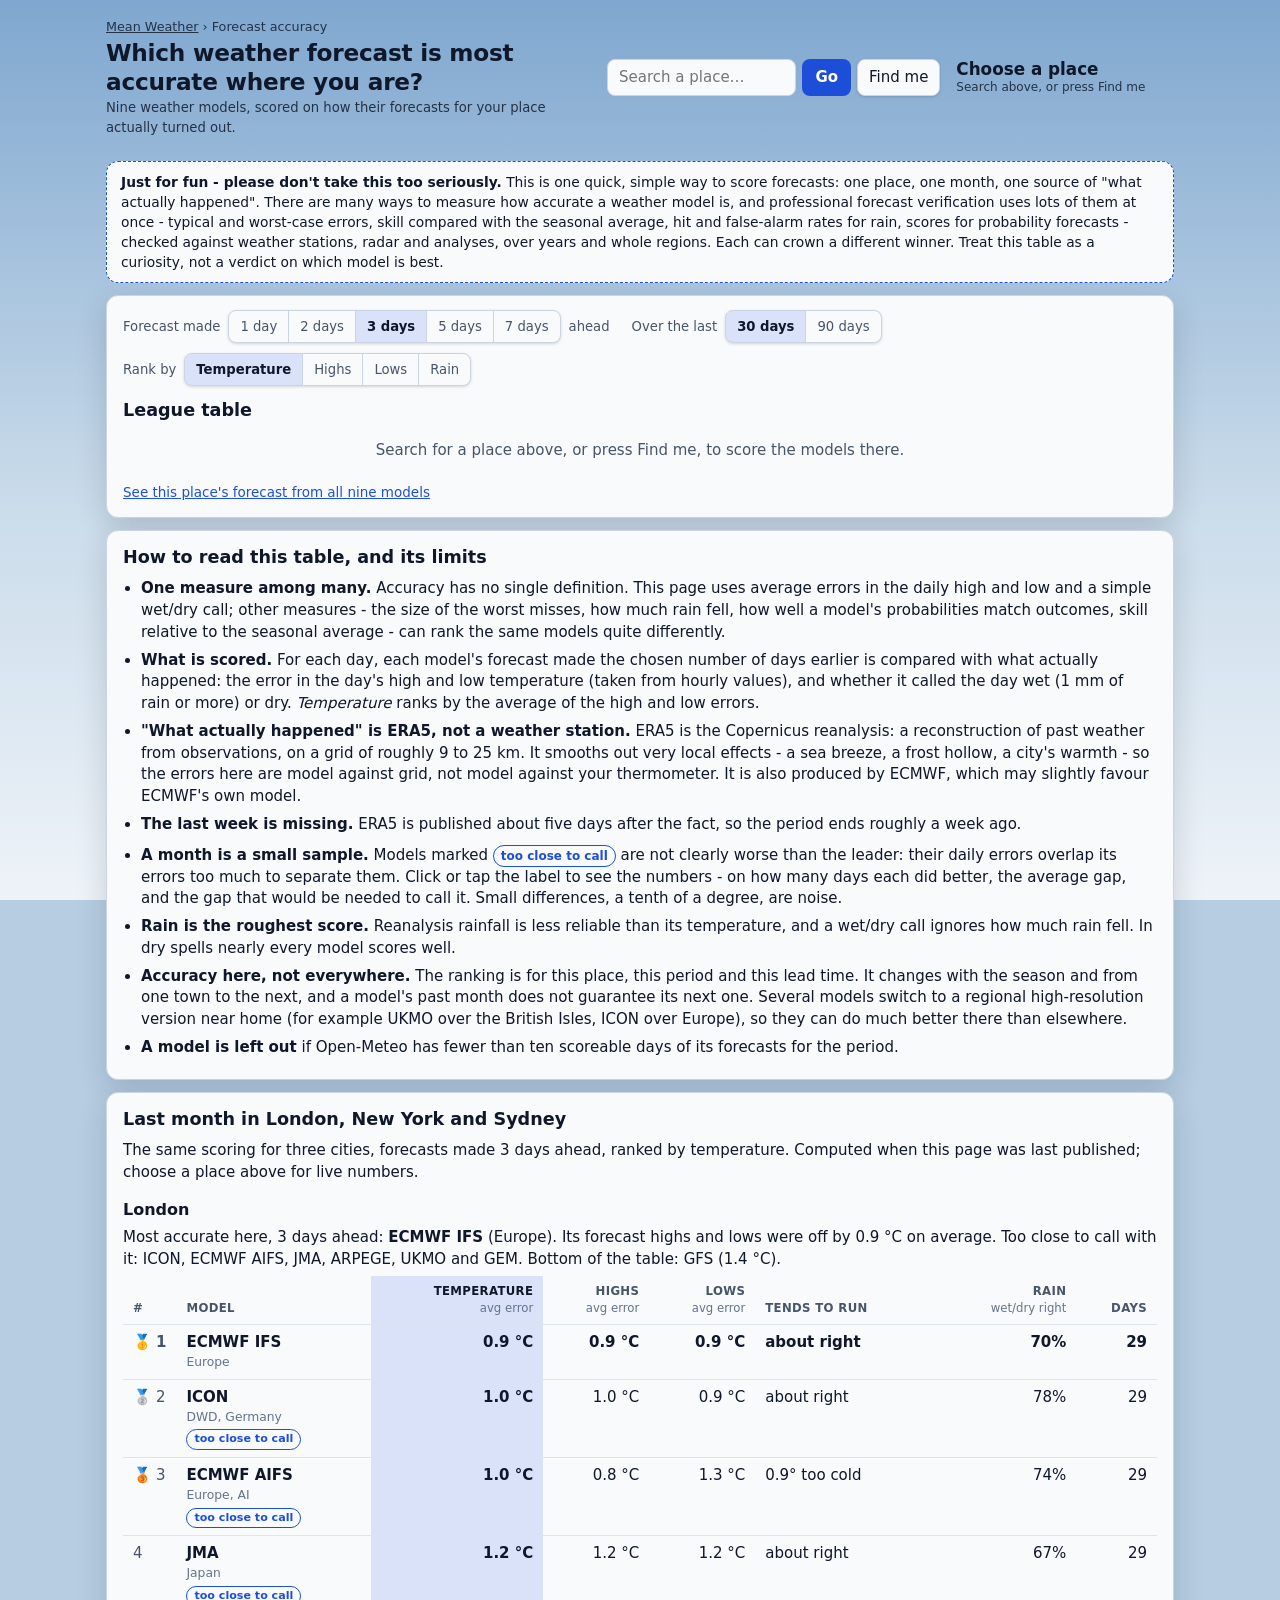
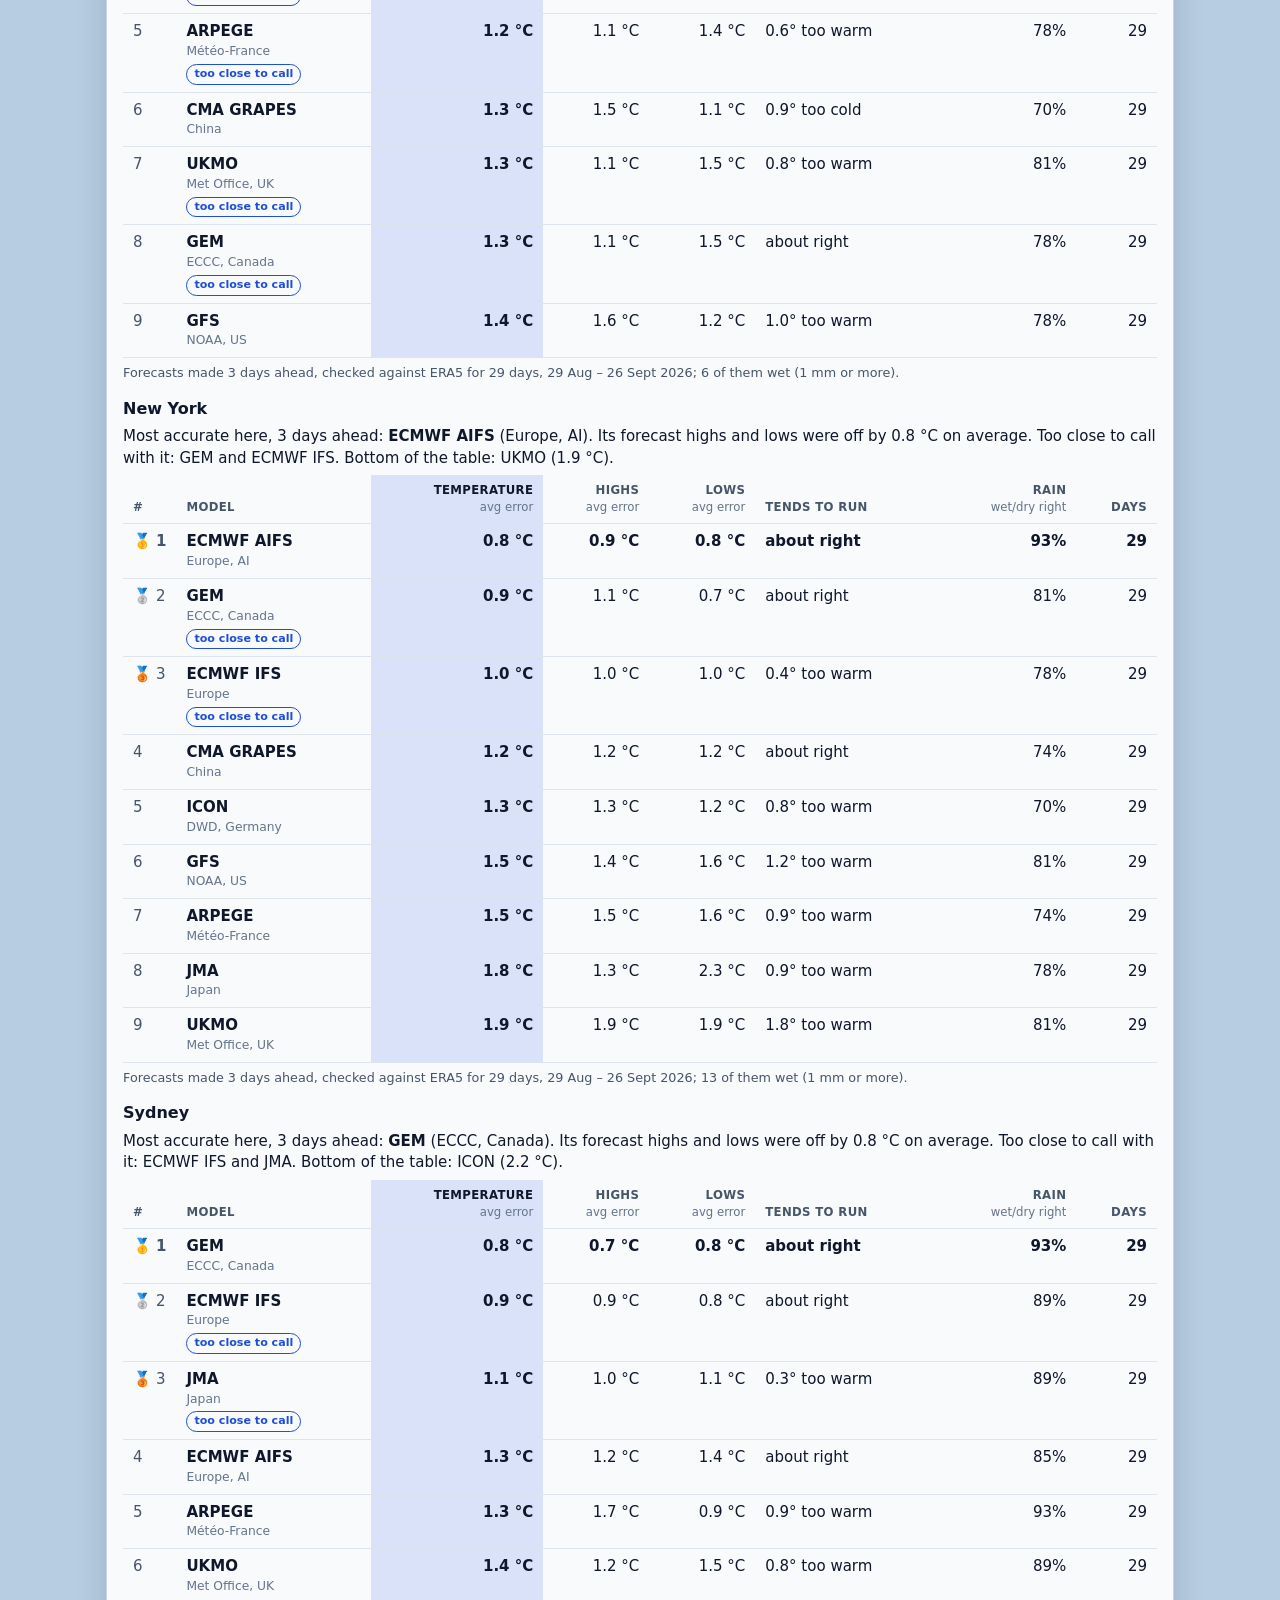
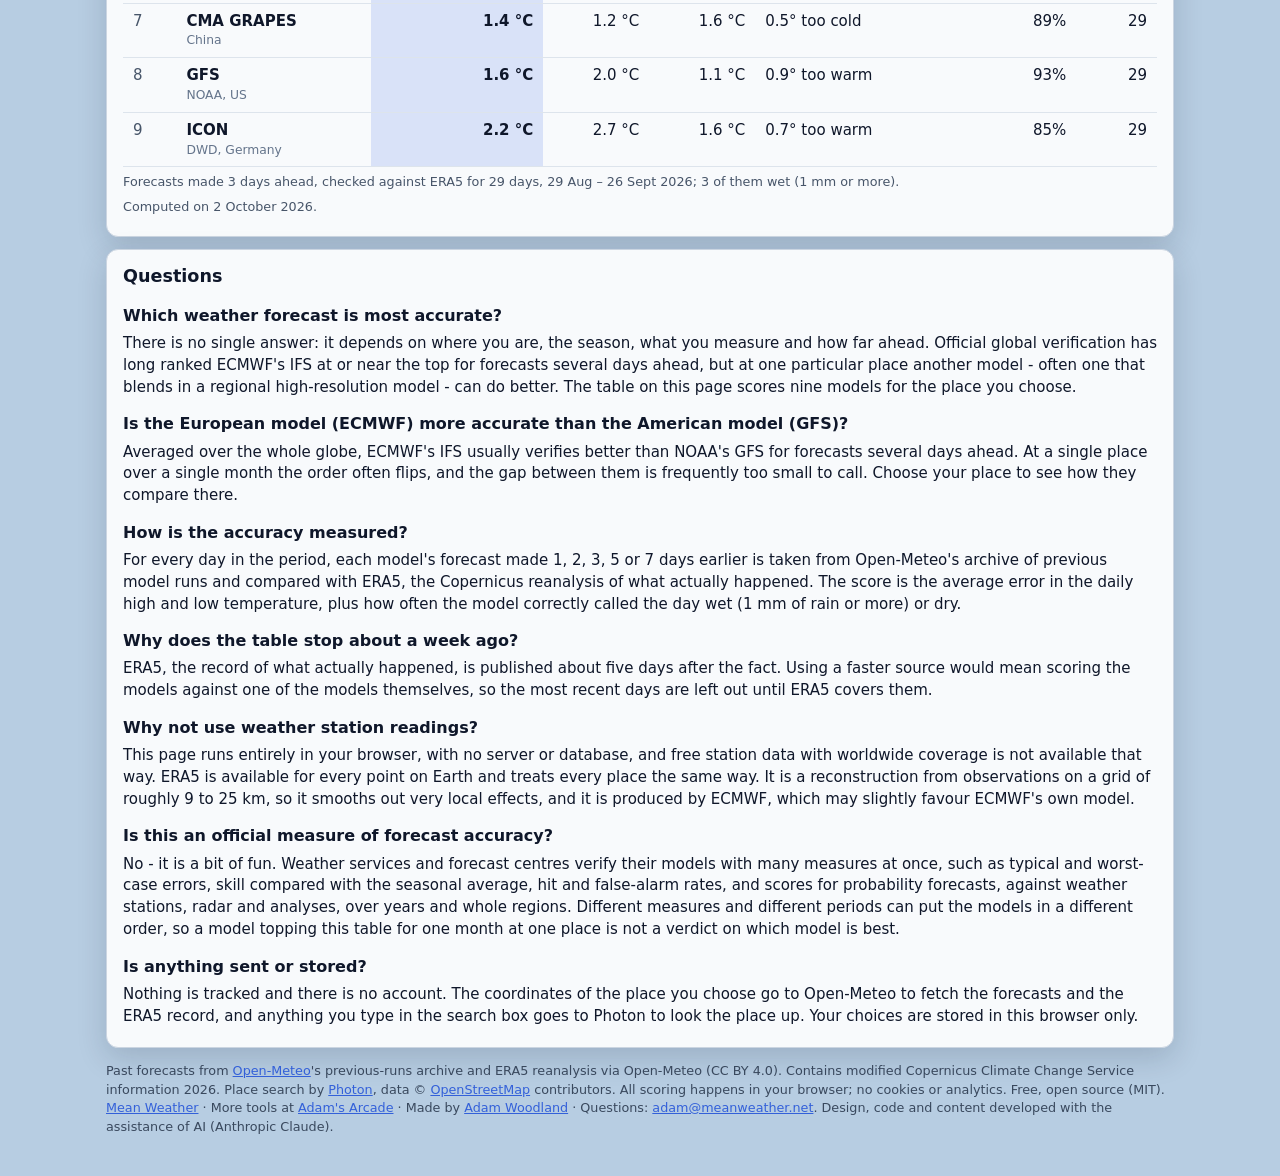
==== commit 9c353ebf: "Accuracy page follows the forecast page's colours; more visible link to it - app.js remembers the sk" ====
--- a/most-accurate-weather-forecast/index.html
+++ b/most-accurate-weather-forecast/index.html
@@ -28,6 +28,7 @@
 <meta name="robots" content="index, follow">
 <link rel="stylesheet" href="/style.css">
 <link rel="stylesheet" href="/accuracy.css">
+<script src="/theme-boot.js"></script>
 
 <script type="application/ld+json">
 {
--- a/style.css
+++ b/style.css
@@ -0,0 +1,748 @@
+/* meanweather.net styles. No inline CSS anywhere (strict-CSP fleet). */
+
+/* ---------- themes ----------
+ * Colour mode (default) paints the page background from the current hour's sky at the chosen
+ * place: html[data-sky] picks the gradient, html[data-night="1"] switches to the deep palette.
+ * Until the forecast arrives there is no data-sky, so the neutral daytime look below applies.
+ * Dark mode (html[data-mode="dark"]) is plain black; JS removes the sky attributes then.
+ */
+:root {
+  --bg-grad: linear-gradient(180deg, #7fa7cf 0%, #c9dbea 55%, #eef3f8 100%);
+  --bg: #b7cde2;
+  --card: #f8fafc;
+  --card-2: #eef2f7;
+  --line: #cbd5e1;
+  --line-soft: #dde4ec;
+  --rule: rgba(15, 23, 42, .08);
+  --text: #0f172a;
+  --dim: #475569;
+  --faint: #64748b;
+  --text-bg: #0f172a;      /* text sitting directly on the page background */
+  --dim-bg: #243247;
+  --accent: #1d4ed8;
+  --on-accent: #ffffff;
+  --accent-soft: rgba(29, 78, 216, .14);
+  --spread: #a21caf;      /* outer numbers when the models disagree: purple-magenta, not a warning colour */
+  --err: #b91c1c;
+  --up: #c2410c;
+  --down: #1d4ed8;
+  --night-row: #e3e9f0;
+  --hover-when: #eef2f7;
+  --pop-bg: #ffffff;
+  --shadow: 0 10px 30px rgba(15, 23, 42, .16);
+  --wknd: #f1f5f9;
+  /* value tints for the big number (see band() in app.js) */
+  --v-cold2: #1e40af; --v-cold: #2563eb; --v-warm: #ea580c; --v-hot: #dc2626; --v-hot2: #9f1239;
+  --v-wet: #2563eb; --v-wet2: #1d4ed8; --v-wet3: #3730a3;
+  --v-breezy: #d97706; --v-gale: #dc2626;
+  --v-uvmod: #ca8a04; --v-uvhigh: #ea580c; --v-uvvhigh: #dc2626; --v-uvext: #7e22ce;
+  --radius: 12px;
+  color-scheme: light;
+}
+
+/* daytime skies */
+html[data-sky="clear"]    { --bg-grad: linear-gradient(180deg, #4ea1f0 0%, #a9d4fb 55%, #fde8b8 100%); --bg: #8cc0f4; }
+html[data-sky="partly"]   { --bg-grad: linear-gradient(180deg, #6da4d8 0%, #b9cfe3 60%, #e9eef4 100%); --bg: #a4c1dc; }
+html[data-sky="overcast"] { --bg-grad: linear-gradient(180deg, #9aa5b3 0%, #c4ccd6 60%, #e3e7ec 100%); --bg: #b8c1cc; }
+html[data-sky="fog"]      { --bg-grad: linear-gradient(180deg, #b9c2c9 0%, #d9dfe4 60%, #eef1f3 100%); --bg: #d0d7dc; }
+html[data-sky="rain"]     { --bg-grad: linear-gradient(180deg, #7d97b0 0%, #aebfd0 60%, #d7e0e9 100%); --bg: #a2b5c8; }
+html[data-sky="snow"]     { --bg-grad: linear-gradient(180deg, #a9c4dc 0%, #d8e6f1 60%, #f4f8fb 100%); --bg: #cddfec; }
+html[data-sky="storm"]    { --bg-grad: linear-gradient(180deg, #8b8fa8 0%, #c3c7d6 60%, #e6e8ef 100%); --bg: #b0b4c6; }
+
+/* night: deep palette, then a sky-tinted gradient */
+html[data-night="1"] {
+  --bg-grad: linear-gradient(180deg, #0b1226 0%, #16213d 60%, #1f2a44 100%);
+  --bg: #111a30;
+  --card: #1a2338;
+  --card-2: #141c2e;
+  --line: #2c3a55;
+  --line-soft: #243149;
+  --rule: rgba(255, 255, 255, .06);
+  --text: #e5e9f0;
+  --dim: #97a3b8;
+  --faint: #6f7c92;
+  --text-bg: #e5e9f0;
+  --dim-bg: #aab5c8;
+  --accent: #60a5fa;
+  --on-accent: #0b1222;
+  --accent-soft: rgba(96, 165, 250, .18);
+  --spread: #e879f9;
+  --err: #f87171;
+  --up: #fb923c;
+  --down: #60a5fa;
+  --night-row: #0f1626;
+  --hover-when: #212c45;
+  --pop-bg: #0b1222;
+  --shadow: 0 10px 30px rgba(0, 0, 0, .45);
+  --wknd: #1f2a42;
+  --v-cold2: #38bdf8; --v-cold: #60a5fa; --v-warm: #fb923c; --v-hot: #f87171; --v-hot2: #fb7185;
+  --v-wet: #60a5fa; --v-wet2: #93c5fd; --v-wet3: #a5b4fc;
+  --v-breezy: #fbbf24; --v-gale: #f87171;
+  --v-uvmod: #facc15; --v-uvhigh: #fb923c; --v-uvvhigh: #f87171; --v-uvext: #c084fc;
+  color-scheme: dark;
+}
+html[data-sky="clear"][data-night="1"]    { --bg-grad: linear-gradient(180deg, #050a1f 0%, #101a3d 60%, #1d2a52 100%); --bg: #0f1834; }
+html[data-sky="partly"][data-night="1"]   { --bg-grad: linear-gradient(180deg, #0b1224 0%, #1a2540 60%, #2a3550 100%); --bg: #182340; }
+html[data-sky="overcast"][data-night="1"] { --bg-grad: linear-gradient(180deg, #14181f 0%, #232a35 60%, #313a47 100%); --bg: #202732; }
+html[data-sky="fog"][data-night="1"]      { --bg-grad: linear-gradient(180deg, #1a1e24 0%, #2c323a 60%, #3d454f 100%); --bg: #2a3038; }
+html[data-sky="rain"][data-night="1"]     { --bg-grad: linear-gradient(180deg, #0a1520 0%, #142838 60%, #1e3a4d 100%); --bg: #132634; }
+html[data-sky="snow"][data-night="1"]     { --bg-grad: linear-gradient(180deg, #0f1828 0%, #1f2f47 60%, #33465f 100%); --bg: #1d2c44; }
+html[data-sky="storm"][data-night="1"]    { --bg-grad: linear-gradient(180deg, #0d0a1c 0%, #1e1638 60%, #2c2350 100%); --bg: #1b1434; }
+
+/* dark mode: black, no weather tint */
+html[data-mode="dark"] {
+  --bg-grad: none;
+  --bg: #000000;
+  --card: #0d0d0f;
+  --card-2: #131316;
+  --line: #2a2a2f;
+  --line-soft: #202024;
+  --rule: rgba(255, 255, 255, .06);
+  --text: #ececee;
+  --dim: #9a9aa1;
+  --faint: #6c6c74;
+  --text-bg: #ececee;
+  --dim-bg: #9a9aa1;
+  --accent: #7aa7ff;
+  --on-accent: #0a0a0c;
+  --accent-soft: rgba(122, 167, 255, .16);
+  --spread: #e879f9;
+  --err: #ff7b7b;
+  --up: #ff9f5a;
+  --down: #7aa7ff;
+  --night-row: #09090b;
+  --hover-when: #17171b;
+  --pop-bg: #0a0a0c;
+  --shadow: 0 10px 30px rgba(0, 0, 0, .6);
+  --wknd: #151518;
+  --v-cold2: #38bdf8; --v-cold: #7aa7ff; --v-warm: #ff9f5a; --v-hot: #ff7b7b; --v-hot2: #fb7185;
+  --v-wet: #7aa7ff; --v-wet2: #93c5fd; --v-wet3: #a5b4fc;
+  --v-breezy: #f5b942; --v-gale: #ff7b7b;
+  --v-uvmod: #facc15; --v-uvhigh: #ff9f5a; --v-uvvhigh: #ff7b7b; --v-uvext: #c084fc;
+  color-scheme: dark;
+}
+
+* { box-sizing: border-box; }
+
+html, body { margin: 0; }
+
+body {
+  background: var(--bg-grad), var(--bg);
+  background-attachment: fixed;
+  color: var(--text-bg);
+  font: 15px/1.45 system-ui, -apple-system, "Segoe UI", Roboto, Inter, sans-serif;
+  -webkit-font-smoothing: antialiased;
+  min-height: 100vh;
+}
+
+a { color: var(--accent); }
+
+button { font: inherit; cursor: pointer; }
+button:focus-visible { outline: 2px solid var(--accent); outline-offset: 1px; }
+
+.skip {
+  position: absolute; left: -999px; top: 8px;
+  background: var(--accent); color: var(--on-accent); padding: 6px 10px; border-radius: 6px;
+}
+.skip:focus { left: 8px; z-index: 10; }
+
+/* ---------- recent places (tabs) ---------- */
+
+.tabs {
+  max-width: 1100px;
+  margin: 0 auto;
+  padding: 10px 16px 0;
+  display: flex;
+  flex-wrap: wrap;
+  gap: 6px;
+}
+.tabs[hidden] { display: none; }
+.tab {
+  display: inline-flex;
+  align-items: stretch;
+  background: var(--card);
+  color: var(--text);
+  border: 1px solid var(--line);
+  border-radius: 999px;
+  overflow: hidden;
+  font-size: .85em;
+  box-shadow: 0 1px 3px rgba(0, 0, 0, .15);
+}
+.tab .go {
+  background: none;
+  border: 0;
+  color: inherit;
+  padding: 4px 4px 4px 11px;
+  max-width: 14rem;
+  white-space: nowrap;
+  overflow: hidden;
+  text-overflow: ellipsis;
+}
+.tab .x {
+  background: none;
+  border: 0;
+  color: var(--faint);
+  padding: 2px 9px 2px 5px;
+  font-size: 1.15em;
+  line-height: 1;
+}
+.tab .x:hover { color: var(--err); }
+.tab.on { background: var(--accent-soft); border-color: var(--accent); }
+.tab.on .go { font-weight: 600; }
+.tabs:not([hidden]) + .top { padding-top: 10px; }
+
+/* ---------- header ---------- */
+
+.top {
+  max-width: 1100px;
+  margin: 0 auto;
+  padding: 18px 16px 6px;
+  display: flex;
+  flex-wrap: wrap;
+  gap: 10px 32px;
+  align-items: center;
+  justify-content: space-between;
+}
+
+.brand { flex: 1 1 240px; min-width: 0; }
+.brand h1 {
+  margin: 0;
+  color: var(--text-bg);
+  font-size: 1.35rem;
+  font-weight: 700;
+  letter-spacing: -.01em;
+}
+
+.brand .sub { margin: 2px 0 0; color: var(--dim-bg); font-size: .88em; }
+.k { font-variant-numeric: tabular-nums; }
+.k.lo, .k.hi { color: var(--dim-bg); font-size: .85em; opacity: .8; }
+.k.mean { color: var(--text-bg); }
+.hint { text-decoration: underline dotted; text-underline-offset: 3px; cursor: help; }
+
+/* search + current place, side by side */
+.where {
+  display: flex;
+  flex-wrap: nowrap;
+  align-items: center;
+  gap: 8px 16px;
+  flex: 0 0 auto;
+}
+
+.loc {
+  position: relative;
+  display: flex;
+  gap: 6px;
+  flex: 0 0 300px;
+}
+
+.place { min-width: 0; max-width: 20rem; }
+.place h2 { margin: 0; color: var(--text-bg); font-size: 1.05rem; font-weight: 600; line-height: 1.2; white-space: nowrap; overflow: hidden; text-overflow: ellipsis; }
+.place .meta { margin: 0; color: var(--dim-bg); font-size: .8em; white-space: nowrap; overflow: hidden; text-overflow: ellipsis; cursor: help; }
+
+.loc input {
+  flex: 1;
+  min-width: 0;
+  background: var(--card);
+  color: var(--text);
+  border: 1px solid var(--line);
+  border-radius: 8px;
+  padding: 7px 11px;
+  font: inherit;
+}
+.loc input:focus { outline: 2px solid var(--accent); outline-offset: 1px; }
+
+.loc button[type="submit"], .panel-actions button:not(.ghost) {
+  background: var(--accent);
+  color: var(--on-accent);
+  border: 0;
+  border-radius: 8px;
+  padding: 7px 13px;
+  font-weight: 600;
+}
+
+.ghost {
+  background: var(--card);
+  color: var(--text);
+  box-shadow: 0 1px 3px rgba(0, 0, 0, .15);
+  border: 1px solid var(--line);
+  border-radius: 8px;
+  padding: 6px 11px;
+}
+.ghost:hover { border-color: var(--dim); }
+.ghost:disabled { opacity: .5; cursor: default; }
+
+.results {
+  color: var(--text);
+  position: absolute;
+  top: calc(100% + 6px);
+  left: 0; right: 0;
+  margin: 0; padding: 4px;
+  list-style: none;
+  background: var(--card);
+  border: 1px solid var(--line);
+  border-radius: 8px;
+  box-shadow: var(--shadow);
+  z-index: 5;
+}
+.results button {
+  width: 100%;
+  text-align: left;
+  background: none;
+  border: 0;
+  color: var(--text);
+  padding: 8px 10px;
+  border-radius: 6px;
+}
+.results button:hover, .results button:focus-visible { background: var(--accent-soft); outline: none; }
+.results .type { color: var(--faint); font-size: .8em; margin-left: 8px; }
+.results .where { display: block; color: var(--dim); font-size: .85em; }
+.results .empty { color: var(--dim); padding: 8px 10px; }
+
+/* ---------- main ---------- */
+
+main {
+  max-width: 1100px;
+  margin: 0 auto;
+  padding: 6px 16px 40px;
+}
+main:focus { outline: none; }
+
+.count { font-weight: 400; letter-spacing: 0; text-transform: none; color: var(--faint); }
+
+/* toolbar: collapsible Sources / Columns + units */
+
+/* the icon sprite: `hidden` does not apply to SVG elements, so park it off-canvas at zero size */
+.sprite { position: absolute; width: 0; height: 0; overflow: hidden; }
+
+.tog-panel.bar-toggle { display: none; margin: 10px 0 0; }
+
+.bar {
+  display: flex;
+  flex-wrap: wrap;
+  gap: 8px;
+  align-items: center;
+  margin: 10px 0 8px;
+}
+.bar #mode { margin-left: auto; }
+
+.tog-panel { display: inline-flex; align-items: center; gap: 8px; }
+.tog-panel .chev { margin: 0 2px 0 0; }
+.tog-panel[aria-expanded="true"] { border-color: var(--accent); }
+.tog-panel[aria-expanded="true"] .chev { transform: rotate(45deg); }
+
+/* sources */
+
+.chips {
+  list-style: none;
+  margin: 0; padding: 0;
+  display: flex;
+  flex-wrap: wrap;
+  gap: 6px;
+}
+.chips label {
+  position: relative;
+  display: inline-flex;
+  align-items: center;
+  gap: 7px;
+  padding: 5px 10px 5px 8px;
+  background: var(--card);
+  border: 1px solid var(--line);
+  border-radius: 999px;
+  cursor: pointer;
+  user-select: none;
+  font-size: .88em;
+  transition: opacity .15s;
+}
+.chips input { position: absolute; opacity: 0; pointer-events: none; }
+.chips label:has(input:focus-visible) { outline: 2px solid var(--accent); outline-offset: 1px; }
+.chips label:has(input:not(:checked)) { opacity: .45; }
+.chips label:has(input:not(:checked)) .dot { background: var(--faint); }
+.chips .dot { width: 9px; height: 9px; border-radius: 50%; flex: none; }
+.chips .name { font-weight: 600; }
+.chips .org { color: var(--dim); }
+.chips .days { color: var(--faint); font-variant-numeric: tabular-nums; }
+.chips .off { color: var(--faint); font-style: italic; }
+
+/* per-model colours (a class, not an inline style, because of the CSP) */
+.m-ecmwf_ifs025 .dot         { background: #3b82f6; }
+.m-ecmwf_aifs025_single .dot { background: #818cf8; }
+.m-gfs_seamless .dot         { background: #f59e0b; }
+.m-icon_seamless .dot        { background: #10b981; }
+.m-ukmo_seamless .dot        { background: #a855f7; }
+.m-meteofrance_seamless .dot { background: #ec4899; }
+.m-gem_seamless .dot         { background: #ef4444; }
+.m-jma_seamless .dot         { background: #14b8a6; }
+.m-cma_grapes_global .dot    { background: #fb923c; }
+
+.seg {
+  display: inline-flex;
+  color: var(--text);
+  box-shadow: 0 1px 3px rgba(0, 0, 0, .15);
+  background: var(--card);
+  border: 1px solid var(--line);
+  border-radius: 8px;
+  overflow: hidden;
+}
+.seg button {
+  background: none;
+  border: 0;
+  color: var(--dim);
+  padding: 6px 11px;
+  font-size: .88em;
+}
+.seg button + button { border-left: 1px solid var(--line); }
+.seg button[aria-pressed="true"] { background: var(--accent-soft); color: var(--text); font-weight: 600; }
+
+/* collapsible panels */
+
+.panel {
+  background: var(--card);
+  color: var(--text);
+  border: 1px solid var(--line);
+  border-radius: var(--radius);
+  box-shadow: var(--shadow);
+  padding: 12px 14px;
+  margin: 0 0 10px;
+}
+.panel .hint { margin: 0 0 10px; color: var(--dim); font-size: .88em; }
+
+.collist {
+  list-style: none;
+  margin: 0; padding: 0;
+  display: grid;
+  grid-template-columns: repeat(auto-fill, minmax(320px, 1fr));
+  gap: 4px 12px;
+}
+.collist li {
+  display: grid;
+  grid-template-columns: auto 1fr auto auto;
+  align-items: center;
+  gap: 6px;
+  padding: 5px 6px;
+  border-radius: 8px;
+  background: var(--card-2);
+  border: 1px solid var(--line-soft);
+}
+.collist li.dragging { opacity: .35; }
+.collist .grip { color: var(--faint); cursor: grab; padding: 0 4px; font-size: 1.1em; user-select: none; }
+.collist label {
+  display: grid;
+  grid-template-columns: auto auto 1fr;
+  align-items: baseline;
+  column-gap: 8px;
+  cursor: pointer;
+  min-width: 0;
+}
+.collist label input { align-self: center; margin: 0; }
+.collist .name { font-weight: 600; }
+.collist .unit { color: var(--faint); font-size: .85em; }
+.collist .desc {
+  grid-column: 1 / -1;
+  color: var(--dim);
+  font-size: .8em;
+  line-height: 1.35;
+}
+.collist .mv {
+  background: none;
+  border: 1px solid transparent;
+  color: var(--dim);
+  border-radius: 6px;
+  padding: 2px 6px;
+  font-size: .75em;
+}
+.collist .mv:hover:not(:disabled) { border-color: var(--line); color: var(--text); }
+.collist .mv:disabled { opacity: .25; cursor: default; }
+
+.panel-actions { display: flex; justify-content: flex-end; gap: 8px; margin-top: 10px; }
+
+/* ---------- forecast table ---------- */
+
+/* while the table is empty, keep the space it will take so the toolbar below does not jump */
+.fc-wrap.loading { min-height: 470px; }
+
+.fc-wrap {
+  margin-top: 6px;
+  background: var(--card);
+  color: var(--text);
+  border: 1px solid var(--line);
+  border-radius: var(--radius);
+  box-shadow: var(--shadow);
+  overflow: visible;   /* so the sticky header can pin to the viewport; phones scroll sideways instead */
+}
+.fc-wrap .fc { border-radius: var(--radius); overflow: hidden; }
+
+.fc {
+  width: 100%;
+  border-collapse: collapse;
+  font-variant-numeric: tabular-nums;
+}
+
+.fc th, .fc td { padding: 0 10px; text-align: center; }
+.fc th + th, .fc td + td { border-left: 1px solid var(--rule); }
+.fc th.when, .fc td.when {
+  text-align: left;
+  width: 10.5rem;
+  min-width: 8rem;
+  white-space: nowrap;
+  position: sticky;
+  left: 0;
+  background: var(--card);
+  z-index: 1;
+}
+
+.fc thead th {
+  position: sticky;
+  top: 0;
+  z-index: 2;
+  background: var(--card);
+  padding-top: 10px; padding-bottom: 8px;
+  font-size: .78rem;
+  font-weight: 600;
+  text-transform: uppercase;
+  letter-spacing: .08em;
+  color: var(--dim);
+  border-bottom: 1px solid var(--line);
+  white-space: nowrap;
+}
+.fc thead th .lbl { cursor: help; border-bottom: 1px dotted var(--faint); }
+.fc thead th small {
+  text-transform: none;
+  letter-spacing: 0;
+  font-weight: 400;
+  font-size: .9em;
+  color: var(--faint);
+}
+
+/* day rows */
+
+.fc tbody.day { border-top: 1px solid var(--line-soft); }
+.fc tbody.day:first-of-type { border-top: 0; }
+
+.fc tr.d td { height: 38px; cursor: pointer; }
+.fc tbody.wknd tr.d td { background: var(--wknd); }
+.fc tbody.wknd tr.d td.when { background: var(--wknd); }
+.fc tr.d:hover td { background: var(--card-2); }
+.fc tr.d:hover td.when { background: var(--hover-when); }
+
+.tog {
+  display: inline-flex;
+  align-items: center;
+  gap: 8px;
+  background: none;
+  border: 0;
+  color: inherit;
+  padding: 4px 0;
+}
+.tog:focus-visible { outline: 2px solid var(--accent); outline-offset: 2px; border-radius: 4px; }
+
+.chev {
+  width: 8px; height: 8px;
+  border-right: 2px solid var(--faint);
+  border-bottom: 2px solid var(--faint);
+  transform: rotate(-45deg);
+  transition: transform .15s;
+  flex: none;
+  margin-left: 2px;
+}
+.day.open .chev { transform: rotate(45deg); }
+
+.tog .dow { font-weight: 600; }
+.tog .dt { color: var(--dim); }
+.tog .rel { color: var(--accent); font-weight: 600; }
+
+/* stat cell: min  MEAN  max */
+
+.stat { white-space: nowrap; }
+.stat .lo, .stat .hi {
+  display: inline-block;
+  min-width: 2ch;
+  font-size: .74em;
+  color: var(--faint);
+}
+.stat .lo { text-align: right; }
+.stat .hi { text-align: left; }
+.stat .mean {
+  display: inline-block;
+  min-width: 2.6ch;
+  margin: 0 .3ch;
+  font-size: 1.08em;
+  font-weight: 650;
+  text-align: center;
+}
+/* wider boxes where the values carry decimals or more digits, so columns stay aligned */
+.stat.mm .lo, .stat.mm .hi   { min-width: 3.6ch; }
+.stat.mm .mean               { min-width: 3.6ch; }
+.stat.hpa .lo, .stat.hpa .hi { min-width: 4ch; }
+.stat.hpa .mean              { min-width: 4.4ch; }
+.stat.spd .lo, .stat.spd .hi { min-width: 2.4ch; }
+.stat.dir .lo, .stat.dir .hi { min-width: 3.2ch; }
+.stat.dir .mean              { min-width: 3.4ch; }
+.stat.code .mean             { min-width: 0; font-size: .95em; font-weight: 600; display: inline-flex; align-items: center; gap: 6px; }
+.ico { width: 18px; height: 18px; fill: none; stroke: currentColor; stroke-width: 1.8; stroke-linecap: round; stroke-linejoin: round; flex: none; }
+.ico.sun { color: var(--v-uvmod); } .ico.partly { color: var(--dim); } .ico.cloud, .ico.fog { color: var(--faint); }
+.ico.drizzle, .ico.rain { color: var(--v-wet); } .ico.snow { color: var(--v-cold2); } .ico.storm { color: var(--spread); }
+.arrow { width: 18px; height: 18px; fill: none; stroke: currentColor; stroke-width: 2.2; stroke-linecap: round; stroke-linejoin: round; vertical-align: -4px; }
+.sr { position: absolute; width: 1px; height: 1px; overflow: hidden; clip: rect(0 0 0 0); white-space: nowrap; }
+.rot-0 { transform: rotate(0deg); } .rot-1 { transform: rotate(22.5deg); } .rot-2 { transform: rotate(45deg); } .rot-3 { transform: rotate(67.5deg); }
+.rot-4 { transform: rotate(90deg); } .rot-5 { transform: rotate(112.5deg); } .rot-6 { transform: rotate(135deg); } .rot-7 { transform: rotate(157.5deg); }
+.rot-8 { transform: rotate(180deg); } .rot-9 { transform: rotate(202.5deg); } .rot-10 { transform: rotate(225deg); } .rot-11 { transform: rotate(247.5deg); }
+.rot-12 { transform: rotate(270deg); } .rot-13 { transform: rotate(292.5deg); } .rot-14 { transform: rotate(315deg); } .rot-15 { transform: rotate(337.5deg); }
+.stat.dir .mean { min-width: 0; }
+.stat.code .agree            { color: var(--faint); font-size: .72em; margin-left: 5px; }
+
+.stat.zero .mean { color: var(--dim); font-weight: 500; }
+/* value tints on the big number */
+.mean.v-cold2 { color: var(--v-cold2); } .mean.v-cold { color: var(--v-cold); }
+.mean.v-warm { color: var(--v-warm); } .mean.v-hot { color: var(--v-hot); } .mean.v-hot2 { color: var(--v-hot2); }
+.mean.v-wet { color: var(--v-wet); } .mean.v-wet2 { color: var(--v-wet2); } .mean.v-wet3 { color: var(--v-wet3); }
+.mean.v-breezy { color: var(--v-breezy); } .mean.v-gale { color: var(--v-gale); }
+.mean.v-uvmod { color: var(--v-uvmod); } .mean.v-uvhigh { color: var(--v-uvhigh); } .mean.v-uvvhigh { color: var(--v-uvvhigh); } .mean.v-uvext { color: var(--v-uvext); }
+.stat.single .mean { margin: 0; }
+.stat.none, .stat.blank { color: var(--faint); }
+
+/* drift arrow: change in the models' mean since their run three days ago (fixed slot keeps alignment) */
+.drift {
+  display: inline-block;
+  width: 1.1ch;
+  margin-left: 3px;
+  font-size: .6em;
+  vertical-align: .3em;
+  text-align: left;
+}
+.drift.up   { color: var(--up); }
+.drift.down { color: var(--down); }
+
+/* tap/click popover: same breakdown as the hover tooltip */
+.pop {
+  position: absolute;
+  z-index: 30;
+  min-width: 220px;
+  max-width: 320px;
+  padding: 10px 12px;
+  background: var(--pop-bg);
+  color: var(--text);
+  border: 1px solid var(--line);
+  border-radius: 10px;
+  box-shadow: var(--shadow);
+  font-size: .88em;
+  text-align: left;
+}
+.pop h4 { margin: 0 0 4px; font-size: .95em; font-weight: 600; }
+.pop .n { margin: 0; color: var(--dim); font-size: .9em; }
+.pop ul { list-style: none; margin: 8px 0 0; padding: 0; font-variant-numeric: tabular-nums; }
+.pop li { display: flex; align-items: center; gap: 8px; padding: 2px 0; }
+.pop li .dot { width: 8px; height: 8px; border-radius: 50%; flex: none; }
+.pop li .name { flex: 1; cursor: help; text-decoration: underline dotted; text-decoration-color: var(--faint); text-underline-offset: 3px; }
+.pop li .val { color: var(--text); font-weight: 600; }
+.pop .trend { margin: 8px 0 0; padding-top: 6px; border-top: 1px solid var(--line-soft); color: var(--dim); font-size: .9em; }
+
+/* spread highlight: the models disagree by more than the column's threshold (purple) */
+.stat.wide .lo, .stat.wide .hi { color: var(--spread); }
+.stat.code.wide .agree { color: var(--spread); }
+
+/* hour rows */
+
+.fc tr.h { display: none; }
+.fc tbody.day.open tr.h { display: table-row; }
+
+.fc tr.h td {
+  height: 26px;
+  font-size: .88em;
+  background: var(--card-2);
+  border-top: 1px solid var(--line-soft);
+}
+.fc tr.h td.when { padding-left: 34px; color: var(--dim); }
+.fc tr.h.night td { background: var(--night-row); }
+.fc tr.h.night td.when { color: var(--faint); }
+.fc tr.h.past td { opacity: .45; }
+.fc tr.h.now td.when { color: var(--accent); font-weight: 600; }
+.fc tr.h td.stat .mean { font-size: 1.02em; }
+.fc tr.h.note td { color: var(--faint); text-align: left; padding-left: 34px; font-style: italic; }
+.fc tr.h td.stat[data-c] { cursor: pointer; }
+.fc thead th[data-c] { cursor: help; }
+.fc td.stat:focus-visible, .fc th[data-c]:focus-visible { outline: 2px solid var(--accent); outline-offset: -2px; }
+.pop:focus { outline: none; }
+
+.status { margin: 0; padding: 12px; color: var(--dim); text-align: center; }
+.status:empty { display: none; }
+.status.err { color: var(--err); }
+
+/* collapsed About / FAQ: present for readers and crawlers, out of the way for everyone else */
+/* link to the accuracy league table, between the settings and About */
+.acc-promo {
+  display: flex; align-items: center; gap: 12px;
+  width: fit-content; max-width: 100%; box-sizing: border-box;
+  margin: 18px 0 0; padding: 10px 16px;
+  background: var(--card); color: var(--text);
+  border: 1px solid var(--line); border-radius: var(--radius);
+  box-shadow: var(--shadow); text-decoration: none;
+}
+.acc-promo:hover { border-color: var(--accent); }
+.acc-promo:focus-visible { outline: 2px solid var(--accent); outline-offset: 2px; }
+.acc-promo-icon { font-size: 1.5em; line-height: 1; }
+.acc-promo strong { display: block; color: var(--accent); }
+.acc-promo-sub { display: block; color: var(--dim); font-size: .88em; }
+
+.about { margin: 18px 0 0; color: var(--dim-bg); font-size: .88em; }
+.about summary { cursor: pointer; color: var(--dim-bg); width: max-content; }
+.about summary:hover { color: var(--text-bg); }
+.about dl { margin: 6px 0 0; max-width: 60rem; }
+.about dt { margin-top: 8px; font-weight: 600; color: var(--text-bg); }
+.about dd { margin: 2px 0 0; }
+
+.footer { margin: 14px 0 0; color: var(--dim-bg); font-size: .85em; opacity: .85; }
+
+@media (max-width: 560px) {
+  .top { padding-top: 14px; }
+  .tog-panel.bar-toggle { display: inline-flex; }
+  .bar-toggle[aria-expanded="true"] { border-color: var(--accent); }
+  .bar-toggle[aria-expanded="true"] .chev { transform: rotate(45deg); }
+  .bar { display: none; }
+  .bar.open { display: flex; }
+  .fc-wrap { overflow-x: auto; }
+  .fc-wrap .fc { overflow: visible; }
+  .fc thead th { position: static; }
+  .fc thead th.when, .fc td.when { position: sticky; }
+  .stat.code .txt { display: none; }
+  .stat.code .agree { margin-left: 2px; }
+  .brand .sub { display: none; }
+  .where { width: 100%; flex-wrap: wrap; }
+  .loc { flex: 1 1 100%; }
+  .place { max-width: none; }
+  .place h2, .place .meta { white-space: normal; }
+  .bar #mode { margin-left: 0; }
+  .fc th.when, .fc td.when { width: 5.5rem; min-width: 5.5rem; }
+  .fc th, .fc td { padding: 0 6px; }
+  .fc { font-size: .92em; }
+  .fc thead th small { display: none; }
+  .tog .dt { display: none; }
+  .fc tr.h td.when { padding-left: 20px; }
+  .collist { grid-template-columns: 1fr; }
+}
+
+@media (prefers-reduced-motion: reduce) {
+  .chev, .chips label { transition: none; }
+}
+
+/* ---------- print: light palette, table only ---------- */
+@media print {
+  html, html[data-night="1"], html[data-mode="dark"], html[data-sky] {
+    --bg-grad: none; --bg: #fff; --card: #fff; --card-2: #f3f4f6; --line: #999; --line-soft: #ccc; --rule: #ddd;
+    --text: #000; --dim: #333; --faint: #555; --text-bg: #000; --dim-bg: #333; --accent: #1d4ed8; --on-accent: #fff;
+    --spread: #86198f; --up: #c2410c; --down: #1d4ed8; --night-row: #eee; --hover-when: #fff; --wknd: #f3f4f6; --shadow: none;
+    --v-cold2: #1e40af; --v-cold: #2563eb; --v-warm: #ea580c; --v-hot: #dc2626; --v-hot2: #9f1239;
+    --v-wet: #2563eb; --v-wet2: #1d4ed8; --v-wet3: #3730a3; --v-breezy: #d97706; --v-gale: #dc2626;
+    --v-uvmod: #ca8a04; --v-uvhigh: #ea580c; --v-uvvhigh: #dc2626; --v-uvext: #7e22ce;
+    color-scheme: light;
+  }
+  body { background: #fff; font-size: 12px; }
+  .skip, .tabs, .loc, .bar, .bar-toggle, .panel, #pop, .about, .footer, .status, .chev { display: none !important; }
+  .top { padding: 0 0 6px; }
+  .fc-wrap { box-shadow: none; border-color: #999; margin: 0; overflow: visible; }
+  .fc thead th { position: static; }
+  .fc th, .fc td { padding: 0 6px; }
+  .fc tr.d td { height: 26px; }
+  .fc tr.h td { height: 20px; }
+  .fc tr.h.past td { opacity: 1; }
+  .place .meta { white-space: normal; }
+}
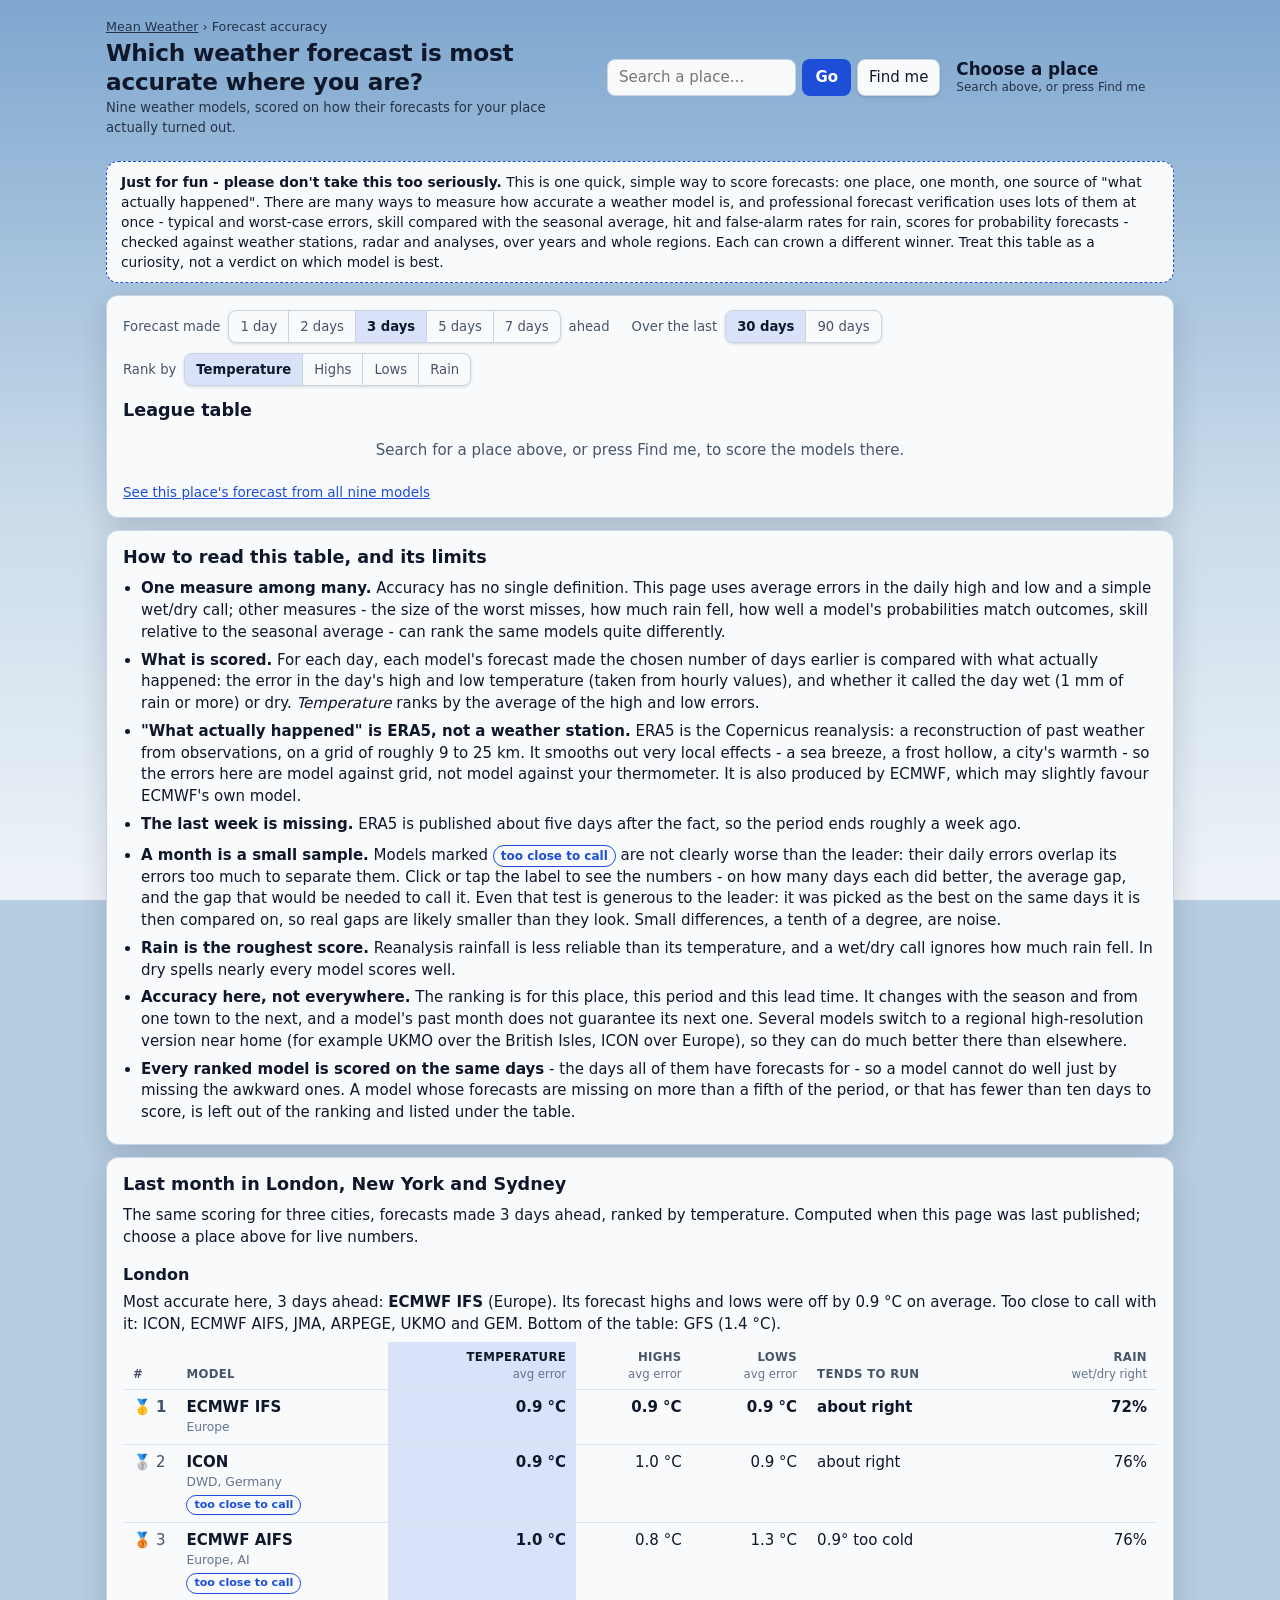
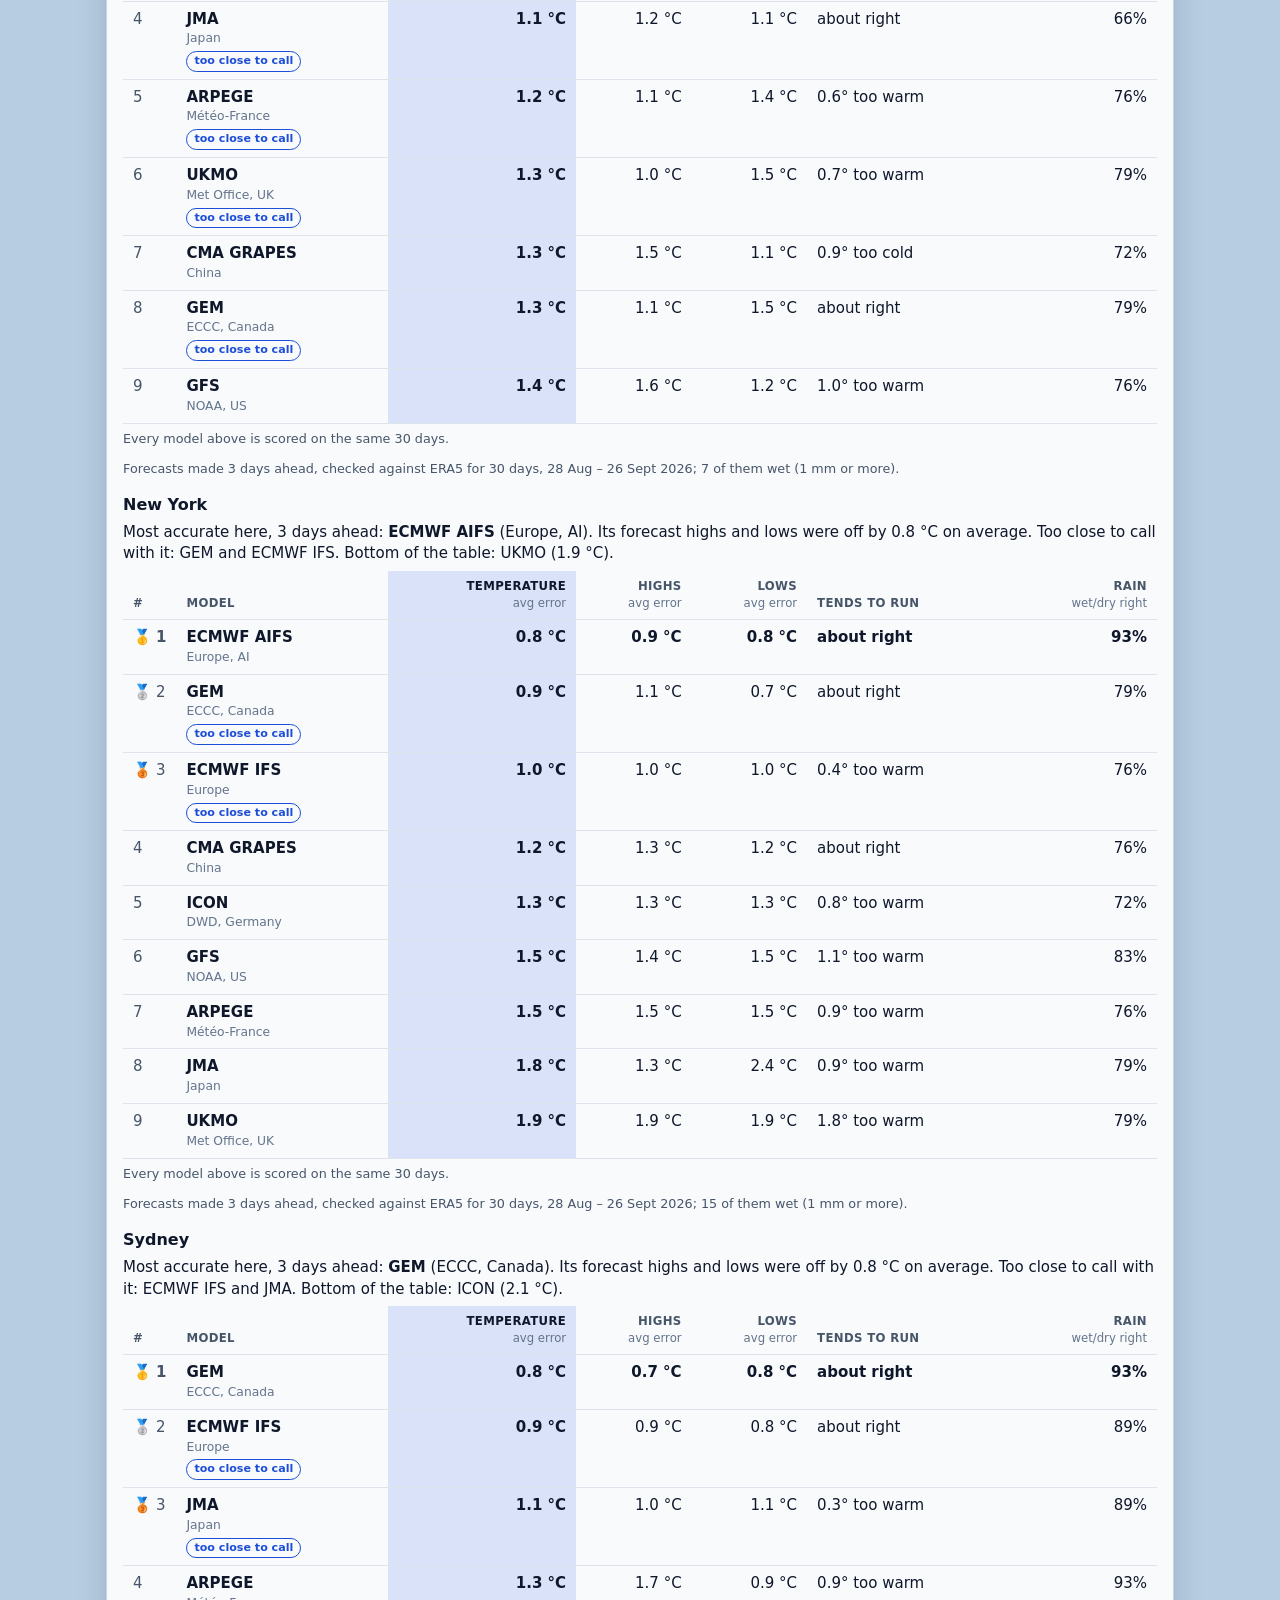
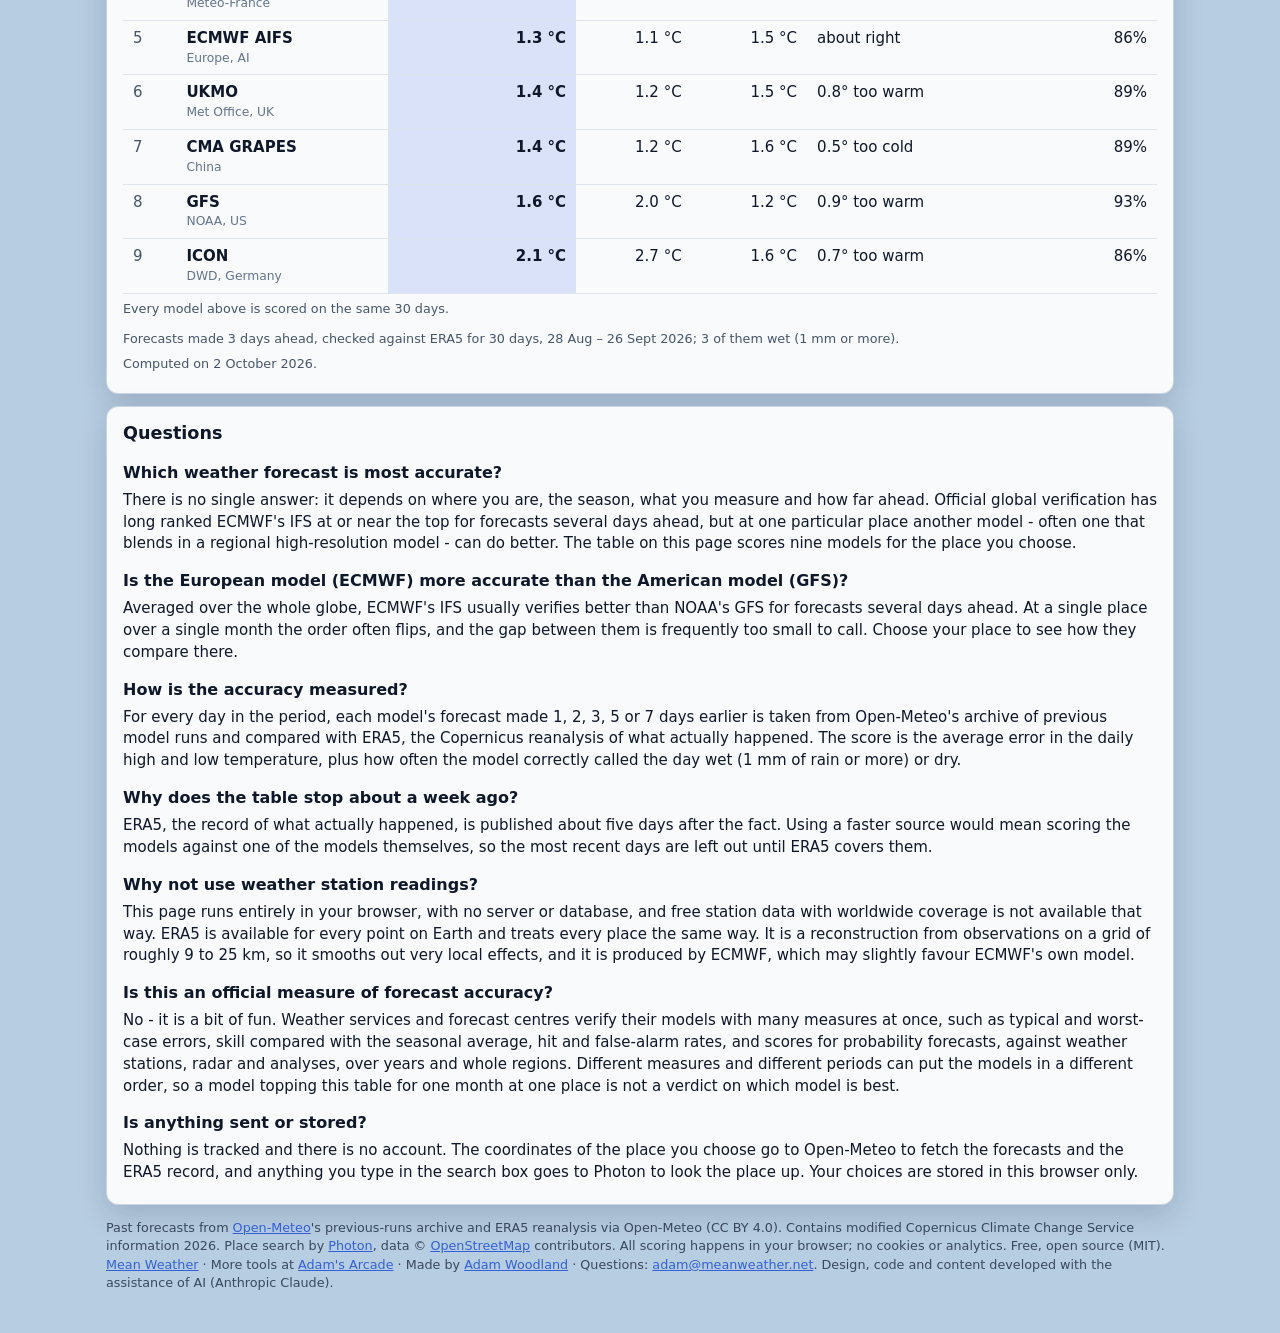
==== commit 690e7788: "Accuracy page review fixes: common-day ranking, local-day window, races, focus - Rank every model on" ====
--- a/most-accurate-weather-forecast/index.html
+++ b/most-accurate-weather-forecast/index.html
@@ -165,47 +165,47 @@
       <li><strong>What is scored.</strong> For each day, each model's forecast made the chosen number of days earlier is compared with what actually happened: the error in the day's high and low temperature (taken from hourly values), and whether it called the day wet (1 mm of rain or more) or dry. <em>Temperature</em> ranks by the average of the high and low errors.</li>
       <li><strong>"What actually happened" is ERA5, not a weather station.</strong> ERA5 is the Copernicus reanalysis: a reconstruction of past weather from observations, on a grid of roughly 9 to 25 km. It smooths out very local effects - a sea breeze, a frost hollow, a city's warmth - so the errors here are model against grid, not model against your thermometer. It is also produced by ECMWF, which may slightly favour ECMWF's own model.</li>
       <li><strong>The last week is missing.</strong> ERA5 is published about five days after the fact, so the period ends roughly a week ago.</li>
-      <li><strong>A month is a small sample.</strong> Models marked <span class="acc-tie acc-tie-label">too close to call</span> are not clearly worse than the leader: their daily errors overlap its errors too much to separate them. Click or tap the label to see the numbers - on how many days each did better, the average gap, and the gap that would be needed to call it. Small differences, a tenth of a degree, are noise.</li>
+      <li><strong>A month is a small sample.</strong> Models marked <span class="acc-tie acc-tie-label">too close to call</span> are not clearly worse than the leader: their daily errors overlap its errors too much to separate them. Click or tap the label to see the numbers - on how many days each did better, the average gap, and the gap that would be needed to call it. Even that test is generous to the leader: it was picked as the best on the same days it is then compared on, so real gaps are likely smaller than they look. Small differences, a tenth of a degree, are noise.</li>
       <li><strong>Rain is the roughest score.</strong> Reanalysis rainfall is less reliable than its temperature, and a wet/dry call ignores how much rain fell. In dry spells nearly every model scores well.</li>
       <li><strong>Accuracy here, not everywhere.</strong> The ranking is for this place, this period and this lead time. It changes with the season and from one town to the next, and a model's past month does not guarantee its next one. Several models switch to a regional high-resolution version near home (for example UKMO over the British Isles, ICON over Europe), so they can do much better there than elsewhere.</li>
-      <li><strong>A model is left out</strong> if Open-Meteo has fewer than ten scoreable days of its forecasts for the period.</li>
+      <li><strong>Every ranked model is scored on the same days</strong> - the days all of them have forecasts for - so a model cannot do well just by missing the awkward ones. A model whose forecasts are missing on more than a fifth of the period, or that has fewer than ten days to score, is left out of the ranking and listed under the table.</li>
     </ul>
   </section>
 
   <section class="acc-card acc-text" aria-labelledby="examplesTitle">
     <h2 id="examplesTitle">Last month in London, New York and Sydney</h2>
     <p>The same scoring for three cities, forecasts made 3 days ahead, ranked by temperature. Computed when this page was last published; choose a place above for live numbers.</p>
-    <div id="examples"><!-- snap:examples --><div class="acc-example"><h3>London</h3><p class="acc-summary">Most accurate here, 3 days ahead: <strong>ECMWF IFS</strong> (Europe). Its forecast highs and lows were off by 0.9 °C on average. Too close to call with it: ICON, ECMWF AIFS, JMA, ARPEGE, UKMO and GEM. Bottom of the table: GFS (1.4 °C).</p><div class="acc-wrap"><table class="acc"><thead><tr><th scope="col" class="pos">#</th><th scope="col">Model</th><th scope="col" class="num ranked">Temperature<span class="u">avg error</span></th><th scope="col" class="num">Highs<span class="u">avg error</span></th><th scope="col" class="num">Lows<span class="u">avg error</span></th><th scope="col">Tends to run</th><th scope="col" class="num">Rain<span class="u">wet/dry right</span></th><th scope="col" class="num">Days</th></tr></thead><tbody><tr class="lead"><td class="pos"><span class="medal" aria-hidden="true">🥇</span>1</td><th scope="row">ECMWF IFS<span class="org">Europe</span></th><td class="num ranked">0.9 °C</td><td class="num">0.9 °C</td><td class="num">0.9 °C</td><td>about right</td><td class="num">70%</td><td class="num">29</td></tr><tr class="tie"><td class="pos"><span class="medal" aria-hidden="true">🥈</span>2</td><th scope="row">ICON<span class="org">DWD, Germany</span><button type="button" class="acc-tie" aria-haspopup="dialog" data-detail="ICON vs ECMWF IFS, the leader
-Compared on 29 days, using the temperature error (the average of its high and low errors). ICON was further out than ECMWF IFS on 16 days, closer on 13.
-On average it was 0.06 °C further out. To count as clearly worse, that average gap would need to be more than 0.21 °C.
-The daily differences jump about and come in spells, so these 29 days are worth about 21 independent ones. The gap is inside the margin that noise alone could produce, so the two cannot be told apart on this data." title="Compared on 29 days, using the temperature error (the average of its high and low errors). ICON was further out than ECMWF IFS on 16 days, closer on 13. On average it was 0.06 °C further out. To count as clearly worse, that average gap would need to be more than 0.21 °C. The daily differences jump about and come in spells, so these 29 days are worth about 21 independent ones. The gap is inside the margin that noise alone could produce, so the two cannot be told apart on this data.">too close to call</button></th><td class="num ranked">1.0 °C</td><td class="num">1.0 °C</td><td class="num">0.9 °C</td><td>about right</td><td class="num">78%</td><td class="num">29</td></tr><tr class="tie"><td class="pos"><span class="medal" aria-hidden="true">🥉</span>3</td><th scope="row">ECMWF AIFS<span class="org">Europe, AI</span><button type="button" class="acc-tie" aria-haspopup="dialog" data-detail="ECMWF AIFS vs ECMWF IFS, the leader
-Compared on 29 days, using the temperature error (the average of its high and low errors). ECMWF AIFS was further out than ECMWF IFS on 18 days, closer on 9 and level on 2.
-On average it was 0.15 °C further out. To count as clearly worse, that average gap would need to be more than 0.33 °C.
-The daily differences jump about and come in spells, so these 29 days are worth about 18 independent ones. The gap is inside the margin that noise alone could produce, so the two cannot be told apart on this data." title="Compared on 29 days, using the temperature error (the average of its high and low errors). ECMWF AIFS was further out than ECMWF IFS on 18 days, closer on 9 and level on 2. On average it was 0.15 °C further out. To count as clearly worse, that average gap would need to be more than 0.33 °C. The daily differences jump about and come in spells, so these 29 days are worth about 18 independent ones. The gap is inside the margin that noise alone could produce, so the two cannot be told apart on this data.">too close to call</button></th><td class="num ranked">1.0 °C</td><td class="num">0.8 °C</td><td class="num">1.3 °C</td><td>0.9° too cold</td><td class="num">74%</td><td class="num">29</td></tr><tr class="tie"><td class="pos">4</td><th scope="row">JMA<span class="org">Japan</span><button type="button" class="acc-tie" aria-haspopup="dialog" data-detail="JMA vs ECMWF IFS, the leader
-Compared on 29 days, using the temperature error (the average of its high and low errors). JMA was further out than ECMWF IFS on 19 days, closer on 9 and level on 1.
-On average it was 0.27 °C further out. To count as clearly worse, that average gap would need to be more than 0.37 °C.
-The daily differences jump about and come in spells, so these 29 days are worth about 15 independent ones. The gap is inside the margin that noise alone could produce, so the two cannot be told apart on this data." title="Compared on 29 days, using the temperature error (the average of its high and low errors). JMA was further out than ECMWF IFS on 19 days, closer on 9 and level on 1. On average it was 0.27 °C further out. To count as clearly worse, that average gap would need to be more than 0.37 °C. The daily differences jump about and come in spells, so these 29 days are worth about 15 independent ones. The gap is inside the margin that noise alone could produce, so the two cannot be told apart on this data.">too close to call</button></th><td class="num ranked">1.2 °C</td><td class="num">1.2 °C</td><td class="num">1.2 °C</td><td>about right</td><td class="num">67%</td><td class="num">29</td></tr><tr class="tie"><td class="pos">5</td><th scope="row">ARPEGE<span class="org">Météo-France</span><button type="button" class="acc-tie" aria-haspopup="dialog" data-detail="ARPEGE vs ECMWF IFS, the leader
-Compared on 29 days, using the temperature error (the average of its high and low errors). ARPEGE was further out than ECMWF IFS on 19 days, closer on 9 and level on 1.
-On average it was 0.35 °C further out. To count as clearly worse, that average gap would need to be more than 0.43 °C.
-The daily differences jump about and come in spells, so these 29 days are worth about 19 independent ones. The gap is inside the margin that noise alone could produce, so the two cannot be told apart on this data." title="Compared on 29 days, using the temperature error (the average of its high and low errors). ARPEGE was further out than ECMWF IFS on 19 days, closer on 9 and level on 1. On average it was 0.35 °C further out. To count as clearly worse, that average gap would need to be more than 0.43 °C. The daily differences jump about and come in spells, so these 29 days are worth about 19 independent ones. The gap is inside the margin that noise alone could produce, so the two cannot be told apart on this data.">too close to call</button></th><td class="num ranked">1.2 °C</td><td class="num">1.1 °C</td><td class="num">1.4 °C</td><td>0.6° too warm</td><td class="num">78%</td><td class="num">29</td></tr><tr class=""><td class="pos">6</td><th scope="row">CMA GRAPES<span class="org">China</span></th><td class="num ranked">1.3 °C</td><td class="num">1.5 °C</td><td class="num">1.1 °C</td><td>0.9° too cold</td><td class="num">70%</td><td class="num">29</td></tr><tr class="tie"><td class="pos">7</td><th scope="row">UKMO<span class="org">Met Office, UK</span><button type="button" class="acc-tie" aria-haspopup="dialog" data-detail="UKMO vs ECMWF IFS, the leader
-Compared on 29 days, using the temperature error (the average of its high and low errors). UKMO was further out than ECMWF IFS on 17 days, closer on 11 and level on 1.
-On average it was 0.39 °C further out. To count as clearly worse, that average gap would need to be more than 0.41 °C.
-The daily differences jump about and come in spells, so these 29 days are worth about 16 independent ones. The gap is inside the margin that noise alone could produce, so the two cannot be told apart on this data." title="Compared on 29 days, using the temperature error (the average of its high and low errors). UKMO was further out than ECMWF IFS on 17 days, closer on 11 and level on 1. On average it was 0.39 °C further out. To count as clearly worse, that average gap would need to be more than 0.41 °C. The daily differences jump about and come in spells, so these 29 days are worth about 16 independent ones. The gap is inside the margin that noise alone could produce, so the two cannot be told apart on this data.">too close to call</button></th><td class="num ranked">1.3 °C</td><td class="num">1.1 °C</td><td class="num">1.5 °C</td><td>0.8° too warm</td><td class="num">81%</td><td class="num">29</td></tr><tr class="tie"><td class="pos">8</td><th scope="row">GEM<span class="org">ECCC, Canada</span><button type="button" class="acc-tie" aria-haspopup="dialog" data-detail="GEM vs ECMWF IFS, the leader
-Compared on 29 days, using the temperature error (the average of its high and low errors). GEM was further out than ECMWF IFS on 17 days, closer on 10 and level on 2.
-On average it was 0.40 °C further out. To count as clearly worse, that average gap would need to be more than 0.41 °C.
-The daily differences jump about and come in spells, so these 29 days are worth about 20 independent ones. The gap is inside the margin that noise alone could produce, so the two cannot be told apart on this data." title="Compared on 29 days, using the temperature error (the average of its high and low errors). GEM was further out than ECMWF IFS on 17 days, closer on 10 and level on 2. On average it was 0.40 °C further out. To count as clearly worse, that average gap would need to be more than 0.41 °C. The daily differences jump about and come in spells, so these 29 days are worth about 20 independent ones. The gap is inside the margin that noise alone could produce, so the two cannot be told apart on this data.">too close to call</button></th><td class="num ranked">1.3 °C</td><td class="num">1.1 °C</td><td class="num">1.5 °C</td><td>about right</td><td class="num">78%</td><td class="num">29</td></tr><tr class=""><td class="pos">9</td><th scope="row">GFS<span class="org">NOAA, US</span></th><td class="num ranked">1.4 °C</td><td class="num">1.6 °C</td><td class="num">1.2 °C</td><td>1.0° too warm</td><td class="num">78%</td><td class="num">29</td></tr></tbody></table></div><p class="acc-caption">Forecasts made 3 days ahead, checked against ERA5 for 29 days, 29 Aug – 26 Sept 2026; 6 of them wet (1 mm or more).</p></div><div class="acc-example"><h3>New York</h3><p class="acc-summary">Most accurate here, 3 days ahead: <strong>ECMWF AIFS</strong> (Europe, AI). Its forecast highs and lows were off by 0.8 °C on average. Too close to call with it: GEM and ECMWF IFS. Bottom of the table: UKMO (1.9 °C).</p><div class="acc-wrap"><table class="acc"><thead><tr><th scope="col" class="pos">#</th><th scope="col">Model</th><th scope="col" class="num ranked">Temperature<span class="u">avg error</span></th><th scope="col" class="num">Highs<span class="u">avg error</span></th><th scope="col" class="num">Lows<span class="u">avg error</span></th><th scope="col">Tends to run</th><th scope="col" class="num">Rain<span class="u">wet/dry right</span></th><th scope="col" class="num">Days</th></tr></thead><tbody><tr class="lead"><td class="pos"><span class="medal" aria-hidden="true">🥇</span>1</td><th scope="row">ECMWF AIFS<span class="org">Europe, AI</span></th><td class="num ranked">0.8 °C</td><td class="num">0.9 °C</td><td class="num">0.8 °C</td><td>about right</td><td class="num">93%</td><td class="num">29</td></tr><tr class="tie"><td class="pos"><span class="medal" aria-hidden="true">🥈</span>2</td><th scope="row">GEM<span class="org">ECCC, Canada</span><button type="button" class="acc-tie" aria-haspopup="dialog" data-detail="GEM vs ECMWF AIFS, the leader
-Compared on 29 days, using the temperature error (the average of its high and low errors). GEM was further out than ECMWF AIFS on 14 days, closer on 14 and level on 1.
-On average it was 0.06 °C further out. To count as clearly worse, that average gap would need to be more than 0.37 °C.
-The daily differences jump about and come in spells, so these 29 days are worth about 18 independent ones. The gap is inside the margin that noise alone could produce, so the two cannot be told apart on this data." title="Compared on 29 days, using the temperature error (the average of its high and low errors). GEM was further out than ECMWF AIFS on 14 days, closer on 14 and level on 1. On average it was 0.06 °C further out. To count as clearly worse, that average gap would need to be more than 0.37 °C. The daily differences jump about and come in spells, so these 29 days are worth about 18 independent ones. The gap is inside the margin that noise alone could produce, so the two cannot be told apart on this data.">too close to call</button></th><td class="num ranked">0.9 °C</td><td class="num">1.1 °C</td><td class="num">0.7 °C</td><td>about right</td><td class="num">81%</td><td class="num">29</td></tr><tr class="tie"><td class="pos"><span class="medal" aria-hidden="true">🥉</span>3</td><th scope="row">ECMWF IFS<span class="org">Europe</span><button type="button" class="acc-tie" aria-haspopup="dialog" data-detail="ECMWF IFS vs ECMWF AIFS, the leader
-Compared on 29 days, using the temperature error (the average of its high and low errors). ECMWF IFS was further out than ECMWF AIFS on 18 days, closer on 10 and level on 1.
-On average it was 0.15 °C further out. To count as clearly worse, that average gap would need to be more than 0.30 °C.
-The daily differences jump about and come in spells, so these 29 days are worth about 19 independent ones. The gap is inside the margin that noise alone could produce, so the two cannot be told apart on this data." title="Compared on 29 days, using the temperature error (the average of its high and low errors). ECMWF IFS was further out than ECMWF AIFS on 18 days, closer on 10 and level on 1. On average it was 0.15 °C further out. To count as clearly worse, that average gap would need to be more than 0.30 °C. The daily differences jump about and come in spells, so these 29 days are worth about 19 independent ones. The gap is inside the margin that noise alone could produce, so the two cannot be told apart on this data.">too close to call</button></th><td class="num ranked">1.0 °C</td><td class="num">1.0 °C</td><td class="num">1.0 °C</td><td>0.4° too warm</td><td class="num">78%</td><td class="num">29</td></tr><tr class=""><td class="pos">4</td><th scope="row">CMA GRAPES<span class="org">China</span></th><td class="num ranked">1.2 °C</td><td class="num">1.2 °C</td><td class="num">1.2 °C</td><td>about right</td><td class="num">74%</td><td class="num">29</td></tr><tr class=""><td class="pos">5</td><th scope="row">ICON<span class="org">DWD, Germany</span></th><td class="num ranked">1.3 °C</td><td class="num">1.3 °C</td><td class="num">1.2 °C</td><td>0.8° too warm</td><td class="num">70%</td><td class="num">29</td></tr><tr class=""><td class="pos">6</td><th scope="row">GFS<span class="org">NOAA, US</span></th><td class="num ranked">1.5 °C</td><td class="num">1.4 °C</td><td class="num">1.6 °C</td><td>1.2° too warm</td><td class="num">81%</td><td class="num">29</td></tr><tr class=""><td class="pos">7</td><th scope="row">ARPEGE<span class="org">Météo-France</span></th><td class="num ranked">1.5 °C</td><td class="num">1.5 °C</td><td class="num">1.6 °C</td><td>0.9° too warm</td><td class="num">74%</td><td class="num">29</td></tr><tr class=""><td class="pos">8</td><th scope="row">JMA<span class="org">Japan</span></th><td class="num ranked">1.8 °C</td><td class="num">1.3 °C</td><td class="num">2.3 °C</td><td>0.9° too warm</td><td class="num">78%</td><td class="num">29</td></tr><tr class=""><td class="pos">9</td><th scope="row">UKMO<span class="org">Met Office, UK</span></th><td class="num ranked">1.9 °C</td><td class="num">1.9 °C</td><td class="num">1.9 °C</td><td>1.8° too warm</td><td class="num">81%</td><td class="num">29</td></tr></tbody></table></div><p class="acc-caption">Forecasts made 3 days ahead, checked against ERA5 for 29 days, 29 Aug – 26 Sept 2026; 13 of them wet (1 mm or more).</p></div><div class="acc-example"><h3>Sydney</h3><p class="acc-summary">Most accurate here, 3 days ahead: <strong>GEM</strong> (ECCC, Canada). Its forecast highs and lows were off by 0.8 °C on average. Too close to call with it: ECMWF IFS and JMA. Bottom of the table: ICON (2.2 °C).</p><div class="acc-wrap"><table class="acc"><thead><tr><th scope="col" class="pos">#</th><th scope="col">Model</th><th scope="col" class="num ranked">Temperature<span class="u">avg error</span></th><th scope="col" class="num">Highs<span class="u">avg error</span></th><th scope="col" class="num">Lows<span class="u">avg error</span></th><th scope="col">Tends to run</th><th scope="col" class="num">Rain<span class="u">wet/dry right</span></th><th scope="col" class="num">Days</th></tr></thead><tbody><tr class="lead"><td class="pos"><span class="medal" aria-hidden="true">🥇</span>1</td><th scope="row">GEM<span class="org">ECCC, Canada</span></th><td class="num ranked">0.8 °C</td><td class="num">0.7 °C</td><td class="num">0.8 °C</td><td>about right</td><td class="num">93%</td><td class="num">29</td></tr><tr class="tie"><td class="pos"><span class="medal" aria-hidden="true">🥈</span>2</td><th scope="row">ECMWF IFS<span class="org">Europe</span><button type="button" class="acc-tie" aria-haspopup="dialog" data-detail="ECMWF IFS vs GEM, the leader
-Compared on 29 days, using the temperature error (the average of its high and low errors). ECMWF IFS was further out than GEM on 18 days, closer on 11.
+    <div id="examples"><!-- snap:examples --><div class="acc-example"><h3>London</h3><p class="acc-summary">Most accurate here, 3 days ahead: <strong>ECMWF IFS</strong> (Europe). Its forecast highs and lows were off by 0.9 °C on average. Too close to call with it: ICON, ECMWF AIFS, JMA, ARPEGE, UKMO and GEM. Bottom of the table: GFS (1.4 °C).</p><div class="acc-wrap"><table class="acc"><thead><tr><th scope="col" class="pos">#</th><th scope="col">Model</th><th scope="col" class="num ranked">Temperature<span class="u">avg error</span></th><th scope="col" class="num">Highs<span class="u">avg error</span></th><th scope="col" class="num">Lows<span class="u">avg error</span></th><th scope="col">Tends to run</th><th scope="col" class="num">Rain<span class="u">wet/dry right</span></th></tr></thead><tbody><tr class="lead"><td class="pos"><span class="medal" aria-hidden="true">🥇</span>1</td><th scope="row">ECMWF IFS<span class="org">Europe</span></th><td class="num ranked">0.9 °C</td><td class="num">0.9 °C</td><td class="num">0.9 °C</td><td>about right</td><td class="num">72%</td></tr><tr class="tie"><td class="pos"><span class="medal" aria-hidden="true">🥈</span>2</td><th scope="row">ICON<span class="org">DWD, Germany</span><button type="button" class="acc-tie" aria-haspopup="dialog" aria-controls="accPop" aria-expanded="false" data-detail="ICON vs ECMWF IFS, the leader
+Compared on 30 days, using the temperature error (the average of its high and low errors). ICON was further out than ECMWF IFS on 16 days, closer on 14.
+On average it was 0.03 °C further out. To count as clearly worse, that average gap would need to be more than 0.20 °C.
+The daily differences jump about and come in spells, so these 30 days are worth about 25 independent ones. The gap is inside the margin that noise alone could produce, so the two cannot be told apart on this data." title="Compared on 30 days, using the temperature error (the average of its high and low errors). ICON was further out than ECMWF IFS on 16 days, closer on 14. On average it was 0.03 °C further out. To count as clearly worse, that average gap would need to be more than 0.20 °C. The daily differences jump about and come in spells, so these 30 days are worth about 25 independent ones. The gap is inside the margin that noise alone could produce, so the two cannot be told apart on this data.">too close to call</button></th><td class="num ranked">0.9 °C</td><td class="num">1.0 °C</td><td class="num">0.9 °C</td><td>about right</td><td class="num">76%</td></tr><tr class="tie"><td class="pos"><span class="medal" aria-hidden="true">🥉</span>3</td><th scope="row">ECMWF AIFS<span class="org">Europe, AI</span><button type="button" class="acc-tie" aria-haspopup="dialog" aria-controls="accPop" aria-expanded="false" data-detail="ECMWF AIFS vs ECMWF IFS, the leader
+Compared on 30 days, using the temperature error (the average of its high and low errors). ECMWF AIFS was further out than ECMWF IFS on 19 days, closer on 9 and level on 2.
+On average it was 0.15 °C further out. To count as clearly worse, that average gap would need to be more than 0.32 °C.
+The daily differences jump about and come in spells, so these 30 days are worth about 18 independent ones. The gap is inside the margin that noise alone could produce, so the two cannot be told apart on this data." title="Compared on 30 days, using the temperature error (the average of its high and low errors). ECMWF AIFS was further out than ECMWF IFS on 19 days, closer on 9 and level on 2. On average it was 0.15 °C further out. To count as clearly worse, that average gap would need to be more than 0.32 °C. The daily differences jump about and come in spells, so these 30 days are worth about 18 independent ones. The gap is inside the margin that noise alone could produce, so the two cannot be told apart on this data.">too close to call</button></th><td class="num ranked">1.0 °C</td><td class="num">0.8 °C</td><td class="num">1.3 °C</td><td>0.9° too cold</td><td class="num">76%</td></tr><tr class="tie"><td class="pos">4</td><th scope="row">JMA<span class="org">Japan</span><button type="button" class="acc-tie" aria-haspopup="dialog" aria-controls="accPop" aria-expanded="false" data-detail="JMA vs ECMWF IFS, the leader
+Compared on 30 days, using the temperature error (the average of its high and low errors). JMA was further out than ECMWF IFS on 19 days, closer on 10 and level on 1.
+On average it was 0.25 °C further out. To count as clearly worse, that average gap would need to be more than 0.35 °C.
+The daily differences jump about and come in spells, so these 30 days are worth about 17 independent ones. The gap is inside the margin that noise alone could produce, so the two cannot be told apart on this data." title="Compared on 30 days, using the temperature error (the average of its high and low errors). JMA was further out than ECMWF IFS on 19 days, closer on 10 and level on 1. On average it was 0.25 °C further out. To count as clearly worse, that average gap would need to be more than 0.35 °C. The daily differences jump about and come in spells, so these 30 days are worth about 17 independent ones. The gap is inside the margin that noise alone could produce, so the two cannot be told apart on this data.">too close to call</button></th><td class="num ranked">1.1 °C</td><td class="num">1.2 °C</td><td class="num">1.1 °C</td><td>about right</td><td class="num">66%</td></tr><tr class="tie"><td class="pos">5</td><th scope="row">ARPEGE<span class="org">Météo-France</span><button type="button" class="acc-tie" aria-haspopup="dialog" aria-controls="accPop" aria-expanded="false" data-detail="ARPEGE vs ECMWF IFS, the leader
+Compared on 30 days, using the temperature error (the average of its high and low errors). ARPEGE was further out than ECMWF IFS on 19 days, closer on 10 and level on 1.
+On average it was 0.32 °C further out. To count as clearly worse, that average gap would need to be more than 0.42 °C.
+The daily differences jump about and come in spells, so these 30 days are worth about 19 independent ones. The gap is inside the margin that noise alone could produce, so the two cannot be told apart on this data." title="Compared on 30 days, using the temperature error (the average of its high and low errors). ARPEGE was further out than ECMWF IFS on 19 days, closer on 10 and level on 1. On average it was 0.32 °C further out. To count as clearly worse, that average gap would need to be more than 0.42 °C. The daily differences jump about and come in spells, so these 30 days are worth about 19 independent ones. The gap is inside the margin that noise alone could produce, so the two cannot be told apart on this data.">too close to call</button></th><td class="num ranked">1.2 °C</td><td class="num">1.1 °C</td><td class="num">1.4 °C</td><td>0.6° too warm</td><td class="num">76%</td></tr><tr class="tie"><td class="pos">6</td><th scope="row">UKMO<span class="org">Met Office, UK</span><button type="button" class="acc-tie" aria-haspopup="dialog" aria-controls="accPop" aria-expanded="false" data-detail="UKMO vs ECMWF IFS, the leader
+Compared on 30 days, using the temperature error (the average of its high and low errors). UKMO was further out than ECMWF IFS on 17 days, closer on 12 and level on 1.
+On average it was 0.36 °C further out. To count as clearly worse, that average gap would need to be more than 0.41 °C.
+The daily differences jump about and come in spells, so these 30 days are worth about 16 independent ones. The gap is inside the margin that noise alone could produce, so the two cannot be told apart on this data." title="Compared on 30 days, using the temperature error (the average of its high and low errors). UKMO was further out than ECMWF IFS on 17 days, closer on 12 and level on 1. On average it was 0.36 °C further out. To count as clearly worse, that average gap would need to be more than 0.41 °C. The daily differences jump about and come in spells, so these 30 days are worth about 16 independent ones. The gap is inside the margin that noise alone could produce, so the two cannot be told apart on this data.">too close to call</button></th><td class="num ranked">1.3 °C</td><td class="num">1.0 °C</td><td class="num">1.5 °C</td><td>0.7° too warm</td><td class="num">79%</td></tr><tr class=""><td class="pos">7</td><th scope="row">CMA GRAPES<span class="org">China</span></th><td class="num ranked">1.3 °C</td><td class="num">1.5 °C</td><td class="num">1.1 °C</td><td>0.9° too cold</td><td class="num">72%</td></tr><tr class="tie"><td class="pos">8</td><th scope="row">GEM<span class="org">ECCC, Canada</span><button type="button" class="acc-tie" aria-haspopup="dialog" aria-controls="accPop" aria-expanded="false" data-detail="GEM vs ECMWF IFS, the leader
+Compared on 30 days, using the temperature error (the average of its high and low errors). GEM was further out than ECMWF IFS on 18 days, closer on 10 and level on 2.
+On average it was 0.39 °C further out. To count as clearly worse, that average gap would need to be more than 0.40 °C.
+The daily differences jump about and come in spells, so these 30 days are worth about 20 independent ones. The gap is inside the margin that noise alone could produce, so the two cannot be told apart on this data." title="Compared on 30 days, using the temperature error (the average of its high and low errors). GEM was further out than ECMWF IFS on 18 days, closer on 10 and level on 2. On average it was 0.39 °C further out. To count as clearly worse, that average gap would need to be more than 0.40 °C. The daily differences jump about and come in spells, so these 30 days are worth about 20 independent ones. The gap is inside the margin that noise alone could produce, so the two cannot be told apart on this data.">too close to call</button></th><td class="num ranked">1.3 °C</td><td class="num">1.1 °C</td><td class="num">1.5 °C</td><td>about right</td><td class="num">79%</td></tr><tr class=""><td class="pos">9</td><th scope="row">GFS<span class="org">NOAA, US</span></th><td class="num ranked">1.4 °C</td><td class="num">1.6 °C</td><td class="num">1.2 °C</td><td>1.0° too warm</td><td class="num">76%</td></tr></tbody></table><p class="acc-note">Every model above is scored on the same 30 days.</p></div><p class="acc-caption">Forecasts made 3 days ahead, checked against ERA5 for 30 days, 28 Aug – 26 Sept 2026; 7 of them wet (1 mm or more).</p></div><div class="acc-example"><h3>New York</h3><p class="acc-summary">Most accurate here, 3 days ahead: <strong>ECMWF AIFS</strong> (Europe, AI). Its forecast highs and lows were off by 0.8 °C on average. Too close to call with it: GEM and ECMWF IFS. Bottom of the table: UKMO (1.9 °C).</p><div class="acc-wrap"><table class="acc"><thead><tr><th scope="col" class="pos">#</th><th scope="col">Model</th><th scope="col" class="num ranked">Temperature<span class="u">avg error</span></th><th scope="col" class="num">Highs<span class="u">avg error</span></th><th scope="col" class="num">Lows<span class="u">avg error</span></th><th scope="col">Tends to run</th><th scope="col" class="num">Rain<span class="u">wet/dry right</span></th></tr></thead><tbody><tr class="lead"><td class="pos"><span class="medal" aria-hidden="true">🥇</span>1</td><th scope="row">ECMWF AIFS<span class="org">Europe, AI</span></th><td class="num ranked">0.8 °C</td><td class="num">0.9 °C</td><td class="num">0.8 °C</td><td>about right</td><td class="num">93%</td></tr><tr class="tie"><td class="pos"><span class="medal" aria-hidden="true">🥈</span>2</td><th scope="row">GEM<span class="org">ECCC, Canada</span><button type="button" class="acc-tie" aria-haspopup="dialog" aria-controls="accPop" aria-expanded="false" data-detail="GEM vs ECMWF AIFS, the leader
+Compared on 30 days, using the temperature error (the average of its high and low errors). GEM was further out than ECMWF AIFS on 15 days, closer on 14 and level on 1.
+On average it was 0.08 °C further out. To count as clearly worse, that average gap would need to be more than 0.35 °C.
+The daily differences jump about and come in spells, so these 30 days are worth about 20 independent ones. The gap is inside the margin that noise alone could produce, so the two cannot be told apart on this data." title="Compared on 30 days, using the temperature error (the average of its high and low errors). GEM was further out than ECMWF AIFS on 15 days, closer on 14 and level on 1. On average it was 0.08 °C further out. To count as clearly worse, that average gap would need to be more than 0.35 °C. The daily differences jump about and come in spells, so these 30 days are worth about 20 independent ones. The gap is inside the margin that noise alone could produce, so the two cannot be told apart on this data.">too close to call</button></th><td class="num ranked">0.9 °C</td><td class="num">1.1 °C</td><td class="num">0.7 °C</td><td>about right</td><td class="num">79%</td></tr><tr class="tie"><td class="pos"><span class="medal" aria-hidden="true">🥉</span>3</td><th scope="row">ECMWF IFS<span class="org">Europe</span><button type="button" class="acc-tie" aria-haspopup="dialog" aria-controls="accPop" aria-expanded="false" data-detail="ECMWF IFS vs ECMWF AIFS, the leader
+Compared on 30 days, using the temperature error (the average of its high and low errors). ECMWF IFS was further out than ECMWF AIFS on 19 days, closer on 10 and level on 1.
+On average it was 0.15 °C further out. To count as clearly worse, that average gap would need to be more than 0.29 °C.
+The daily differences jump about and come in spells, so these 30 days are worth about 19 independent ones. The gap is inside the margin that noise alone could produce, so the two cannot be told apart on this data." title="Compared on 30 days, using the temperature error (the average of its high and low errors). ECMWF IFS was further out than ECMWF AIFS on 19 days, closer on 10 and level on 1. On average it was 0.15 °C further out. To count as clearly worse, that average gap would need to be more than 0.29 °C. The daily differences jump about and come in spells, so these 30 days are worth about 19 independent ones. The gap is inside the margin that noise alone could produce, so the two cannot be told apart on this data.">too close to call</button></th><td class="num ranked">1.0 °C</td><td class="num">1.0 °C</td><td class="num">1.0 °C</td><td>0.4° too warm</td><td class="num">76%</td></tr><tr class=""><td class="pos">4</td><th scope="row">CMA GRAPES<span class="org">China</span></th><td class="num ranked">1.2 °C</td><td class="num">1.3 °C</td><td class="num">1.2 °C</td><td>about right</td><td class="num">76%</td></tr><tr class=""><td class="pos">5</td><th scope="row">ICON<span class="org">DWD, Germany</span></th><td class="num ranked">1.3 °C</td><td class="num">1.3 °C</td><td class="num">1.3 °C</td><td>0.8° too warm</td><td class="num">72%</td></tr><tr class=""><td class="pos">6</td><th scope="row">GFS<span class="org">NOAA, US</span></th><td class="num ranked">1.5 °C</td><td class="num">1.4 °C</td><td class="num">1.5 °C</td><td>1.1° too warm</td><td class="num">83%</td></tr><tr class=""><td class="pos">7</td><th scope="row">ARPEGE<span class="org">Météo-France</span></th><td class="num ranked">1.5 °C</td><td class="num">1.5 °C</td><td class="num">1.5 °C</td><td>0.9° too warm</td><td class="num">76%</td></tr><tr class=""><td class="pos">8</td><th scope="row">JMA<span class="org">Japan</span></th><td class="num ranked">1.8 °C</td><td class="num">1.3 °C</td><td class="num">2.4 °C</td><td>0.9° too warm</td><td class="num">79%</td></tr><tr class=""><td class="pos">9</td><th scope="row">UKMO<span class="org">Met Office, UK</span></th><td class="num ranked">1.9 °C</td><td class="num">1.9 °C</td><td class="num">1.9 °C</td><td>1.8° too warm</td><td class="num">79%</td></tr></tbody></table><p class="acc-note">Every model above is scored on the same 30 days.</p></div><p class="acc-caption">Forecasts made 3 days ahead, checked against ERA5 for 30 days, 28 Aug – 26 Sept 2026; 15 of them wet (1 mm or more).</p></div><div class="acc-example"><h3>Sydney</h3><p class="acc-summary">Most accurate here, 3 days ahead: <strong>GEM</strong> (ECCC, Canada). Its forecast highs and lows were off by 0.8 °C on average. Too close to call with it: ECMWF IFS and JMA. Bottom of the table: ICON (2.1 °C).</p><div class="acc-wrap"><table class="acc"><thead><tr><th scope="col" class="pos">#</th><th scope="col">Model</th><th scope="col" class="num ranked">Temperature<span class="u">avg error</span></th><th scope="col" class="num">Highs<span class="u">avg error</span></th><th scope="col" class="num">Lows<span class="u">avg error</span></th><th scope="col">Tends to run</th><th scope="col" class="num">Rain<span class="u">wet/dry right</span></th></tr></thead><tbody><tr class="lead"><td class="pos"><span class="medal" aria-hidden="true">🥇</span>1</td><th scope="row">GEM<span class="org">ECCC, Canada</span></th><td class="num ranked">0.8 °C</td><td class="num">0.7 °C</td><td class="num">0.8 °C</td><td>about right</td><td class="num">93%</td></tr><tr class="tie"><td class="pos"><span class="medal" aria-hidden="true">🥈</span>2</td><th scope="row">ECMWF IFS<span class="org">Europe</span><button type="button" class="acc-tie" aria-haspopup="dialog" aria-controls="accPop" aria-expanded="false" data-detail="ECMWF IFS vs GEM, the leader
+Compared on 30 days, using the temperature error (the average of its high and low errors). ECMWF IFS was further out than GEM on 19 days, closer on 11.
 On average it was 0.07 °C further out. To count as clearly worse, that average gap would need to be more than 0.24 °C.
-The daily differences jump about and come in spells, so these 29 days are worth about 29 independent ones. The gap is inside the margin that noise alone could produce, so the two cannot be told apart on this data." title="Compared on 29 days, using the temperature error (the average of its high and low errors). ECMWF IFS was further out than GEM on 18 days, closer on 11. On average it was 0.07 °C further out. To count as clearly worse, that average gap would need to be more than 0.24 °C. The daily differences jump about and come in spells, so these 29 days are worth about 29 independent ones. The gap is inside the margin that noise alone could produce, so the two cannot be told apart on this data.">too close to call</button></th><td class="num ranked">0.9 °C</td><td class="num">0.9 °C</td><td class="num">0.8 °C</td><td>about right</td><td class="num">89%</td><td class="num">29</td></tr><tr class="tie"><td class="pos"><span class="medal" aria-hidden="true">🥉</span>3</td><th scope="row">JMA<span class="org">Japan</span><button type="button" class="acc-tie" aria-haspopup="dialog" data-detail="JMA vs GEM, the leader
-Compared on 29 days, using the temperature error (the average of its high and low errors). JMA was further out than GEM on 19 days, closer on 10.
-On average it was 0.28 °C further out. To count as clearly worse, that average gap would need to be more than 0.35 °C.
-The daily differences jump about and come in spells, so these 29 days are worth about 18 independent ones. The gap is inside the margin that noise alone could produce, so the two cannot be told apart on this data." title="Compared on 29 days, using the temperature error (the average of its high and low errors). JMA was further out than GEM on 19 days, closer on 10. On average it was 0.28 °C further out. To count as clearly worse, that average gap would need to be more than 0.35 °C. The daily differences jump about and come in spells, so these 29 days are worth about 18 independent ones. The gap is inside the margin that noise alone could produce, so the two cannot be told apart on this data.">too close to call</button></th><td class="num ranked">1.1 °C</td><td class="num">1.0 °C</td><td class="num">1.1 °C</td><td>0.3° too warm</td><td class="num">89%</td><td class="num">29</td></tr><tr class=""><td class="pos">4</td><th scope="row">ECMWF AIFS<span class="org">Europe, AI</span></th><td class="num ranked">1.3 °C</td><td class="num">1.2 °C</td><td class="num">1.4 °C</td><td>about right</td><td class="num">85%</td><td class="num">29</td></tr><tr class=""><td class="pos">5</td><th scope="row">ARPEGE<span class="org">Météo-France</span></th><td class="num ranked">1.3 °C</td><td class="num">1.7 °C</td><td class="num">0.9 °C</td><td>0.9° too warm</td><td class="num">93%</td><td class="num">29</td></tr><tr class=""><td class="pos">6</td><th scope="row">UKMO<span class="org">Met Office, UK</span></th><td class="num ranked">1.4 °C</td><td class="num">1.2 °C</td><td class="num">1.5 °C</td><td>0.8° too warm</td><td class="num">89%</td><td class="num">29</td></tr><tr class=""><td class="pos">7</td><th scope="row">CMA GRAPES<span class="org">China</span></th><td class="num ranked">1.4 °C</td><td class="num">1.2 °C</td><td class="num">1.6 °C</td><td>0.5° too cold</td><td class="num">89%</td><td class="num">29</td></tr><tr class=""><td class="pos">8</td><th scope="row">GFS<span class="org">NOAA, US</span></th><td class="num ranked">1.6 °C</td><td class="num">2.0 °C</td><td class="num">1.1 °C</td><td>0.9° too warm</td><td class="num">93%</td><td class="num">29</td></tr><tr class=""><td class="pos">9</td><th scope="row">ICON<span class="org">DWD, Germany</span></th><td class="num ranked">2.2 °C</td><td class="num">2.7 °C</td><td class="num">1.6 °C</td><td>0.7° too warm</td><td class="num">85%</td><td class="num">29</td></tr></tbody></table></div><p class="acc-caption">Forecasts made 3 days ahead, checked against ERA5 for 29 days, 29 Aug – 26 Sept 2026; 3 of them wet (1 mm or more).</p></div><p class="acc-note">Computed on 2 October 2026.</p><!-- /snap:examples --></div>
+The daily differences jump about and come in spells, so these 30 days are worth about 30 independent ones. The gap is inside the margin that noise alone could produce, so the two cannot be told apart on this data." title="Compared on 30 days, using the temperature error (the average of its high and low errors). ECMWF IFS was further out than GEM on 19 days, closer on 11. On average it was 0.07 °C further out. To count as clearly worse, that average gap would need to be more than 0.24 °C. The daily differences jump about and come in spells, so these 30 days are worth about 30 independent ones. The gap is inside the margin that noise alone could produce, so the two cannot be told apart on this data.">too close to call</button></th><td class="num ranked">0.9 °C</td><td class="num">0.9 °C</td><td class="num">0.8 °C</td><td>about right</td><td class="num">89%</td></tr><tr class="tie"><td class="pos"><span class="medal" aria-hidden="true">🥉</span>3</td><th scope="row">JMA<span class="org">Japan</span><button type="button" class="acc-tie" aria-haspopup="dialog" aria-controls="accPop" aria-expanded="false" data-detail="JMA vs GEM, the leader
+Compared on 30 days, using the temperature error (the average of its high and low errors). JMA was further out than GEM on 20 days, closer on 10.
+On average it was 0.29 °C further out. To count as clearly worse, that average gap would need to be more than 0.33 °C.
+The daily differences jump about and come in spells, so these 30 days are worth about 19 independent ones. The gap is inside the margin that noise alone could produce, so the two cannot be told apart on this data." title="Compared on 30 days, using the temperature error (the average of its high and low errors). JMA was further out than GEM on 20 days, closer on 10. On average it was 0.29 °C further out. To count as clearly worse, that average gap would need to be more than 0.33 °C. The daily differences jump about and come in spells, so these 30 days are worth about 19 independent ones. The gap is inside the margin that noise alone could produce, so the two cannot be told apart on this data.">too close to call</button></th><td class="num ranked">1.1 °C</td><td class="num">1.0 °C</td><td class="num">1.1 °C</td><td>0.3° too warm</td><td class="num">89%</td></tr><tr class=""><td class="pos">4</td><th scope="row">ARPEGE<span class="org">Météo-France</span></th><td class="num ranked">1.3 °C</td><td class="num">1.7 °C</td><td class="num">0.9 °C</td><td>0.9° too warm</td><td class="num">93%</td></tr><tr class=""><td class="pos">5</td><th scope="row">ECMWF AIFS<span class="org">Europe, AI</span></th><td class="num ranked">1.3 °C</td><td class="num">1.1 °C</td><td class="num">1.5 °C</td><td>about right</td><td class="num">86%</td></tr><tr class=""><td class="pos">6</td><th scope="row">UKMO<span class="org">Met Office, UK</span></th><td class="num ranked">1.4 °C</td><td class="num">1.2 °C</td><td class="num">1.5 °C</td><td>0.8° too warm</td><td class="num">89%</td></tr><tr class=""><td class="pos">7</td><th scope="row">CMA GRAPES<span class="org">China</span></th><td class="num ranked">1.4 °C</td><td class="num">1.2 °C</td><td class="num">1.6 °C</td><td>0.5° too cold</td><td class="num">89%</td></tr><tr class=""><td class="pos">8</td><th scope="row">GFS<span class="org">NOAA, US</span></th><td class="num ranked">1.6 °C</td><td class="num">2.0 °C</td><td class="num">1.2 °C</td><td>0.9° too warm</td><td class="num">93%</td></tr><tr class=""><td class="pos">9</td><th scope="row">ICON<span class="org">DWD, Germany</span></th><td class="num ranked">2.1 °C</td><td class="num">2.7 °C</td><td class="num">1.6 °C</td><td>0.7° too warm</td><td class="num">86%</td></tr></tbody></table><p class="acc-note">Every model above is scored on the same 30 days.</p></div><p class="acc-caption">Forecasts made 3 days ahead, checked against ERA5 for 30 days, 28 Aug – 26 Sept 2026; 3 of them wet (1 mm or more).</p></div><p class="acc-note">Computed on 2 October 2026.</p><!-- /snap:examples --></div>
   </section>
 
   <section class="acc-card acc-text faq" aria-labelledby="faqTitle">
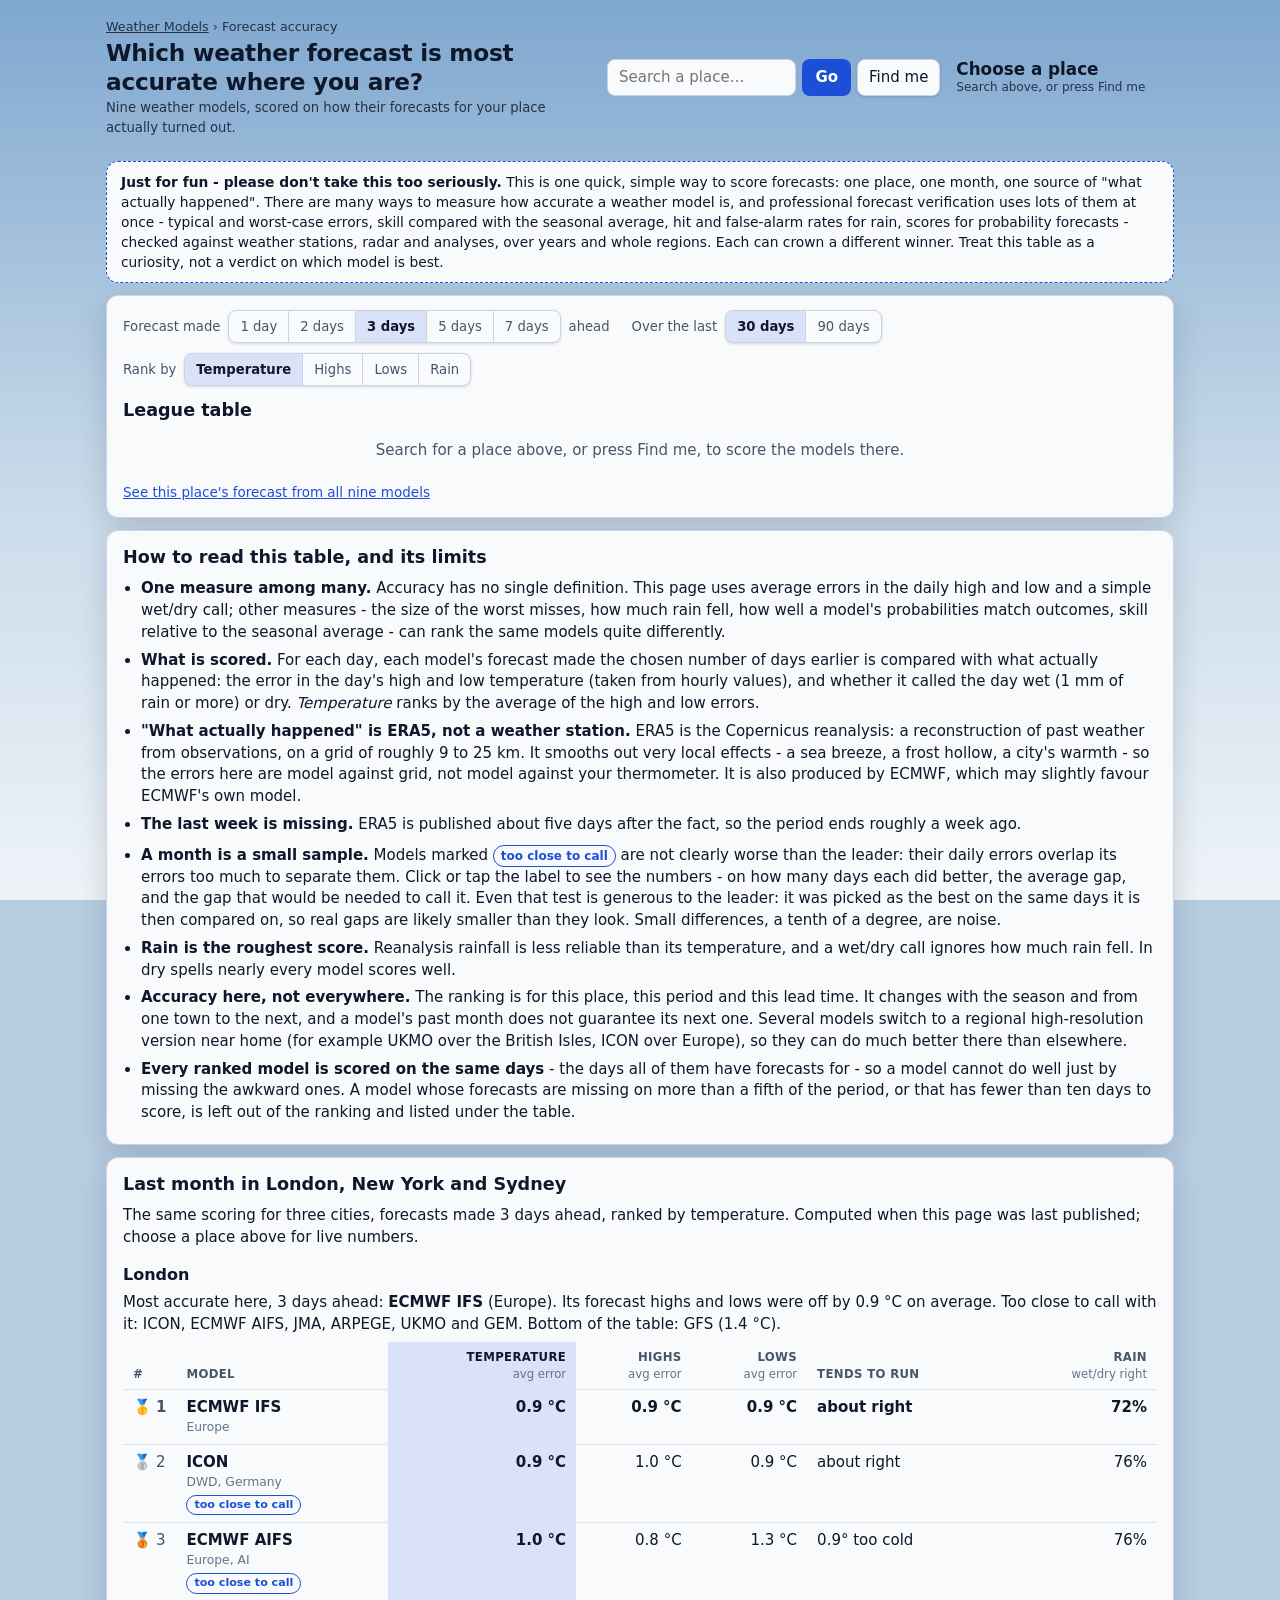
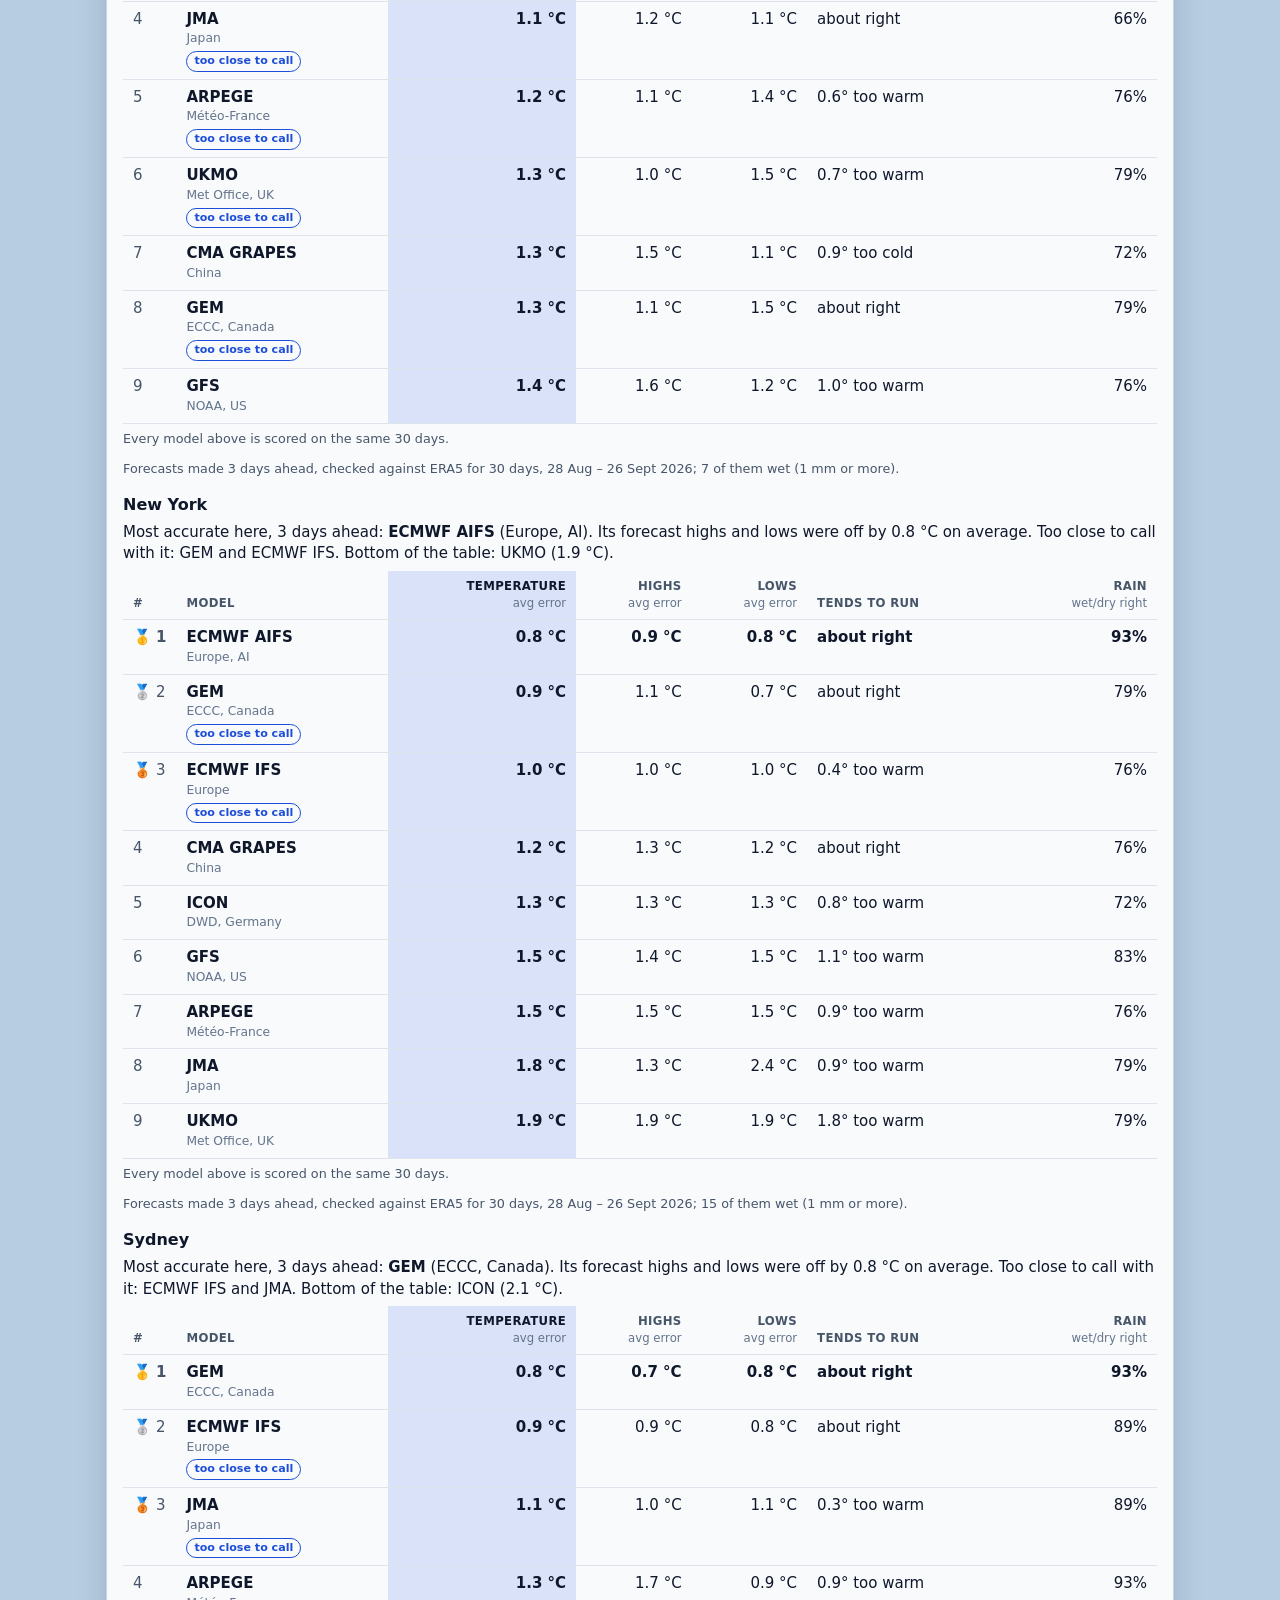
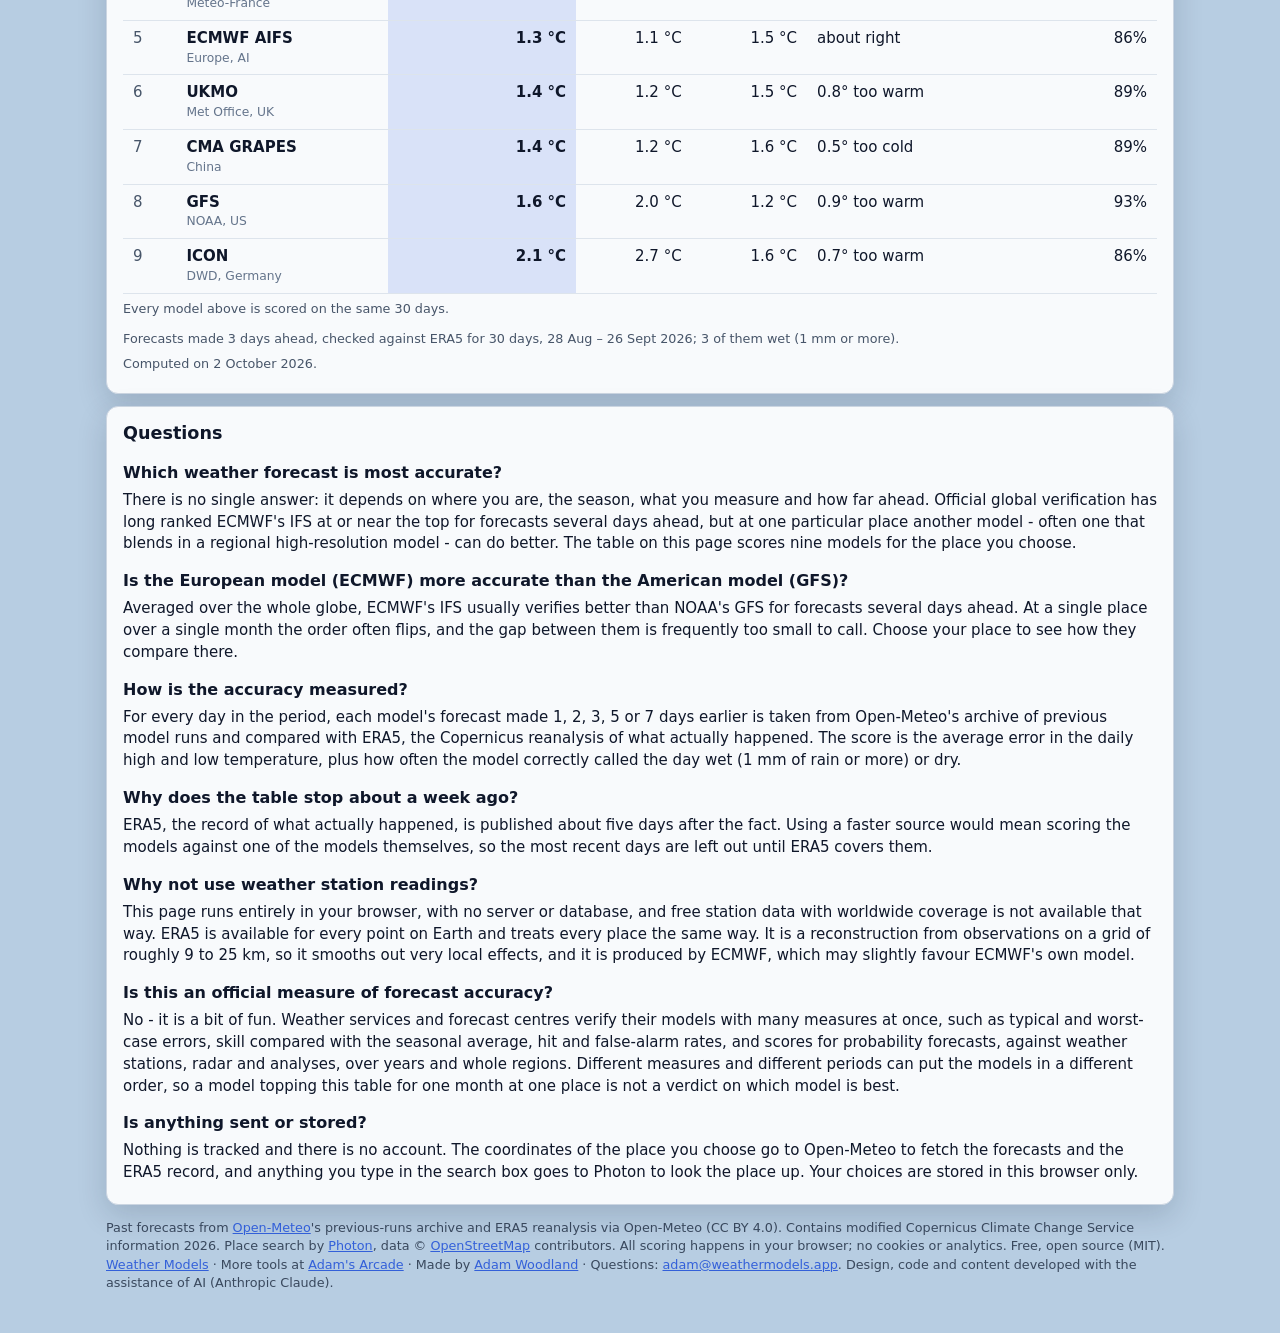
==== commit 6571fc19: "Rename to Weather Models at weathermodels.app meanweather.net becomes weathermodels.app (the old add" ====
--- a/most-accurate-weather-forecast/index.html
+++ b/most-accurate-weather-forecast/index.html
@@ -5,21 +5,21 @@
 <meta name="viewport" content="width=device-width, initial-scale=1">
 <title>Most accurate weather forecast where you are: 9 models scored</title>
 <meta name="description" content="Which weather forecast is most accurate where you live? Nine models - ECMWF, GFS, ICON, UKMO and more - scored on what really happened over the last month.">
-<link rel="canonical" href="https://meanweather.net/most-accurate-weather-forecast/">
+<link rel="canonical" href="https://weathermodels.app/most-accurate-weather-forecast/">
 
 <meta property="og:type"        content="website">
-<meta property="og:url"         content="https://meanweather.net/most-accurate-weather-forecast/">
-<meta property="og:site_name"   content="meanweather.net">
+<meta property="og:url"         content="https://weathermodels.app/most-accurate-weather-forecast/">
+<meta property="og:site_name"   content="Weather Models">
 <meta property="og:title"       content="Which weather forecast is most accurate where you are?">
 <meta property="og:description" content="Nine weather models - ECMWF, GFS, ICON, UKMO and more - ranked on how their forecasts for your place turned out.">
-<meta property="og:image"       content="https://meanweather.net/og-image.png">
+<meta property="og:image"       content="https://weathermodels.app/og-image.png">
 <meta property="og:image:width"  content="1200">
 <meta property="og:image:height" content="630">
 <meta property="og:locale"      content="en_GB">
 <meta name="twitter:card"        content="summary_large_image">
 <meta name="twitter:title"       content="Which weather forecast is most accurate where you are?">
 <meta name="twitter:description" content="Nine weather models ranked on how their forecasts for your place turned out.">
-<meta name="twitter:image"       content="https://meanweather.net/og-image.png">
+<meta name="twitter:image"       content="https://weathermodels.app/og-image.png">
 
 <link rel="icon" href="/favicon.ico" sizes="48x48">
 <link rel="icon" href="/favicon.svg" type="image/svg+xml">
@@ -37,17 +37,17 @@
     {
       "@type": "BreadcrumbList",
       "itemListElement": [
-        { "@type": "ListItem", "position": 1, "name": "Mean Weather", "item": "https://meanweather.net/" },
-        { "@type": "ListItem", "position": 2, "name": "Most accurate weather forecast", "item": "https://meanweather.net/most-accurate-weather-forecast/" }
+        { "@type": "ListItem", "position": 1, "name": "Weather Models", "item": "https://weathermodels.app/" },
+        { "@type": "ListItem", "position": 2, "name": "Most accurate weather forecast", "item": "https://weathermodels.app/most-accurate-weather-forecast/" }
       ]
     },
     {
       "@type": "WebPage",
-      "@id": "https://meanweather.net/most-accurate-weather-forecast/",
-      "url": "https://meanweather.net/most-accurate-weather-forecast/",
+      "@id": "https://weathermodels.app/most-accurate-weather-forecast/",
+      "url": "https://weathermodels.app/most-accurate-weather-forecast/",
       "name": "Which weather forecast is most accurate where you are?",
       "description": "Nine global weather models ranked on how their forecasts for a chosen place turned out over the last month, scored against ERA5 reanalysis in the browser.",
-      "isPartOf": { "@type": "WebSite", "name": "Mean Weather", "url": "https://meanweather.net/" },
+      "isPartOf": { "@type": "WebSite", "name": "Weather Models", "url": "https://weathermodels.app/" },
       "author": { "@type": "Person", "name": "Adam Woodland", "url": "https://adamwoodland.com/" },
       "inLanguage": "en-GB"
     },
@@ -102,7 +102,7 @@
 
 <header class="top">
   <div class="brand">
-    <p class="crumb"><a href="/">Mean Weather</a> <span aria-hidden="true">›</span> Forecast accuracy</p>
+    <p class="crumb"><a href="/">Weather Models</a> <span aria-hidden="true">›</span> Forecast accuracy</p>
     <h1>Which weather forecast is most accurate where you are?</h1>
     <p class="sub">Nine weather models, scored on how their forecasts for your place actually turned out.</p>
   </div>
@@ -231,7 +231,7 @@
   <p class="footer">Past forecasts from <a href="https://open-meteo.com/" rel="noopener">Open-Meteo</a>'s previous-runs archive and ERA5 reanalysis via Open-Meteo (CC BY 4.0). Contains modified Copernicus Climate Change Service information 2026.
     Place search by <a href="https://photon.komoot.io/" rel="noopener">Photon</a>, data © <a href="https://www.openstreetmap.org/copyright" rel="noopener">OpenStreetMap</a> contributors.
     All scoring happens in your browser; no cookies or analytics.
-    Free, open source (MIT). <a href="/">Mean Weather</a> · More tools at <a href="https://games.adamwoodland.com/">Adam's Arcade</a> · Made by <a href="https://adamwoodland.com/">Adam Woodland</a> · Questions: <a href="mailto:adam@meanweather.net">adam@meanweather.net</a>. Design, code and content developed with the assistance of AI (Anthropic Claude).</p>
+    Free, open source (MIT). <a href="/">Weather Models</a> · More tools at <a href="https://games.adamwoodland.com/">Adam's Arcade</a> · Made by <a href="https://adamwoodland.com/">Adam Woodland</a> · Questions: <a href="mailto:adam@weathermodels.app">adam@weathermodels.app</a>. Design, code and content developed with the assistance of AI (Anthropic Claude).</p>
 </main>
 
 <script src="/accuracy.js"></script>
--- a/style.css
+++ b/style.css
@@ -1,4 +1,4 @@
-/* meanweather.net styles. No inline CSS anywhere (strict-CSP fleet). */
+/* weathermodels.app styles. No inline CSS anywhere (strict-CSP fleet). */
 
 /* ---------- themes ----------
  * Colour mode (default) paints the page background from the current hour's sky at the chosen
